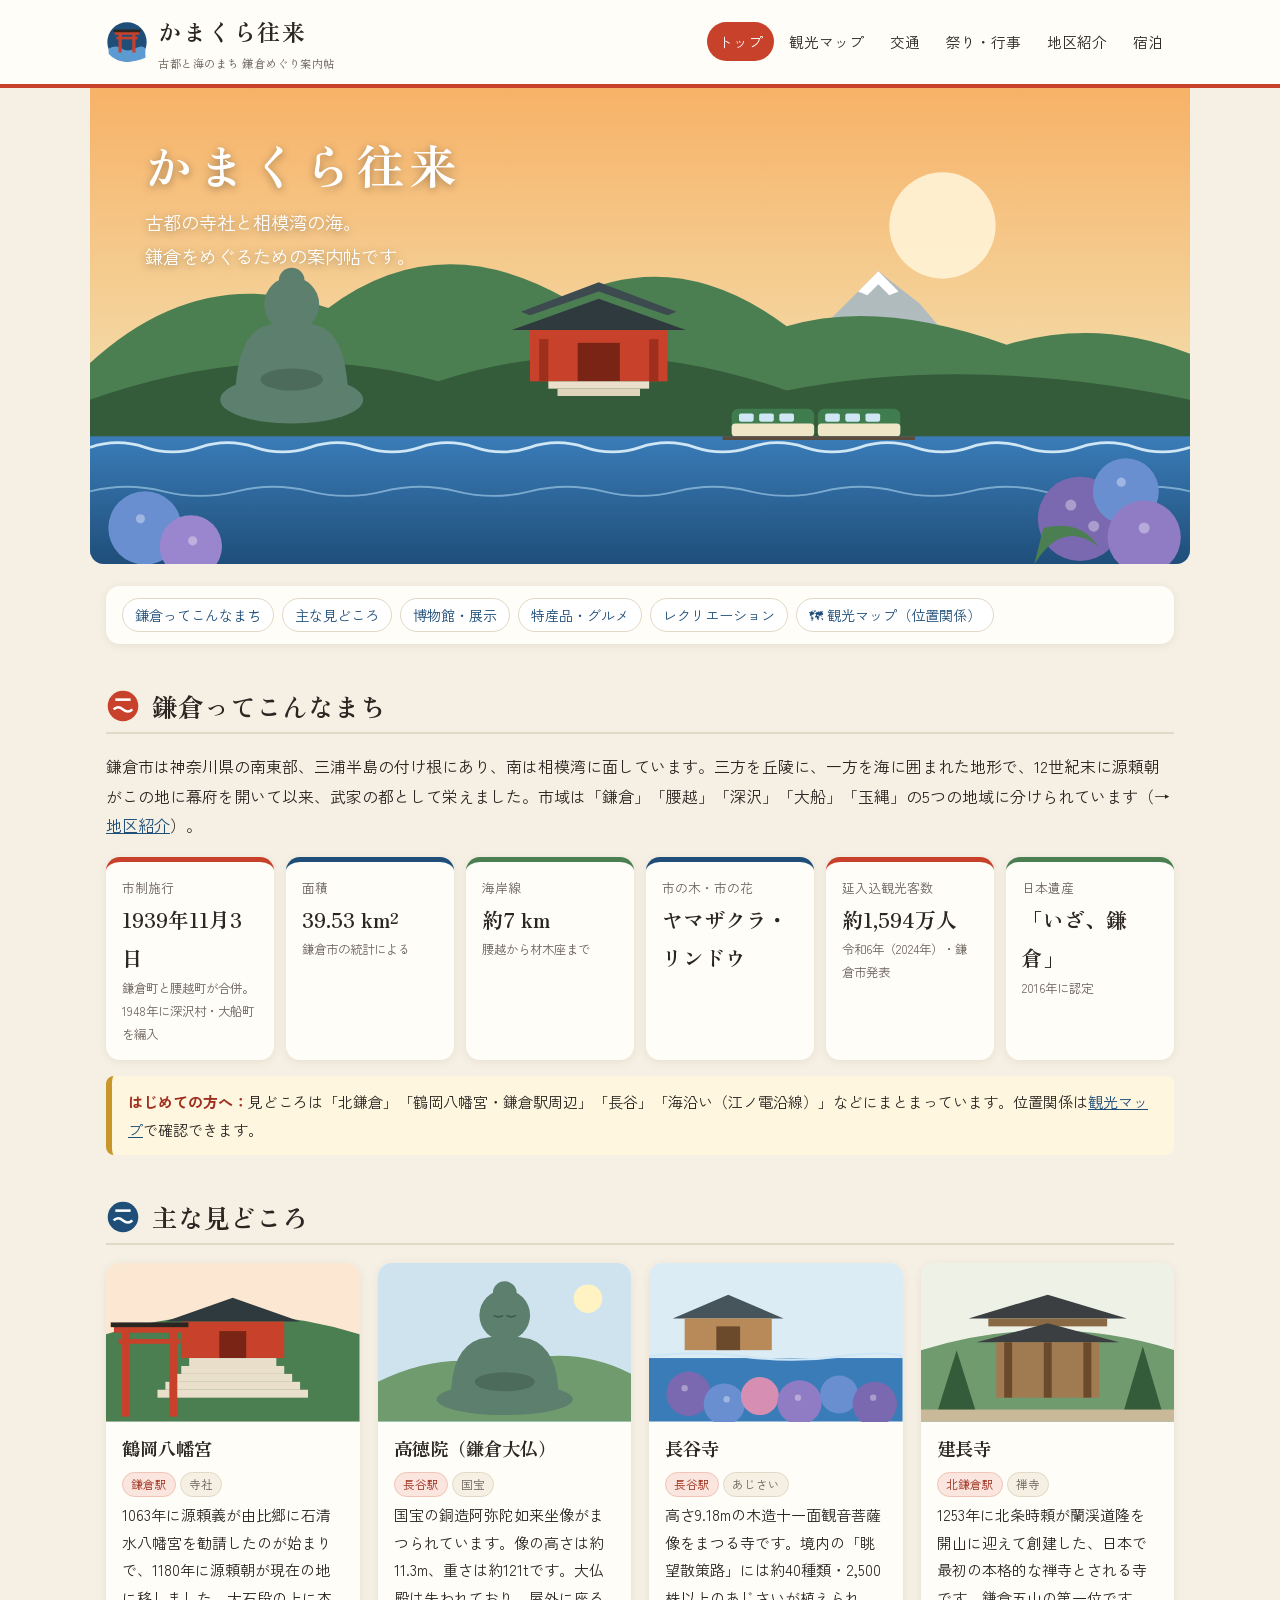
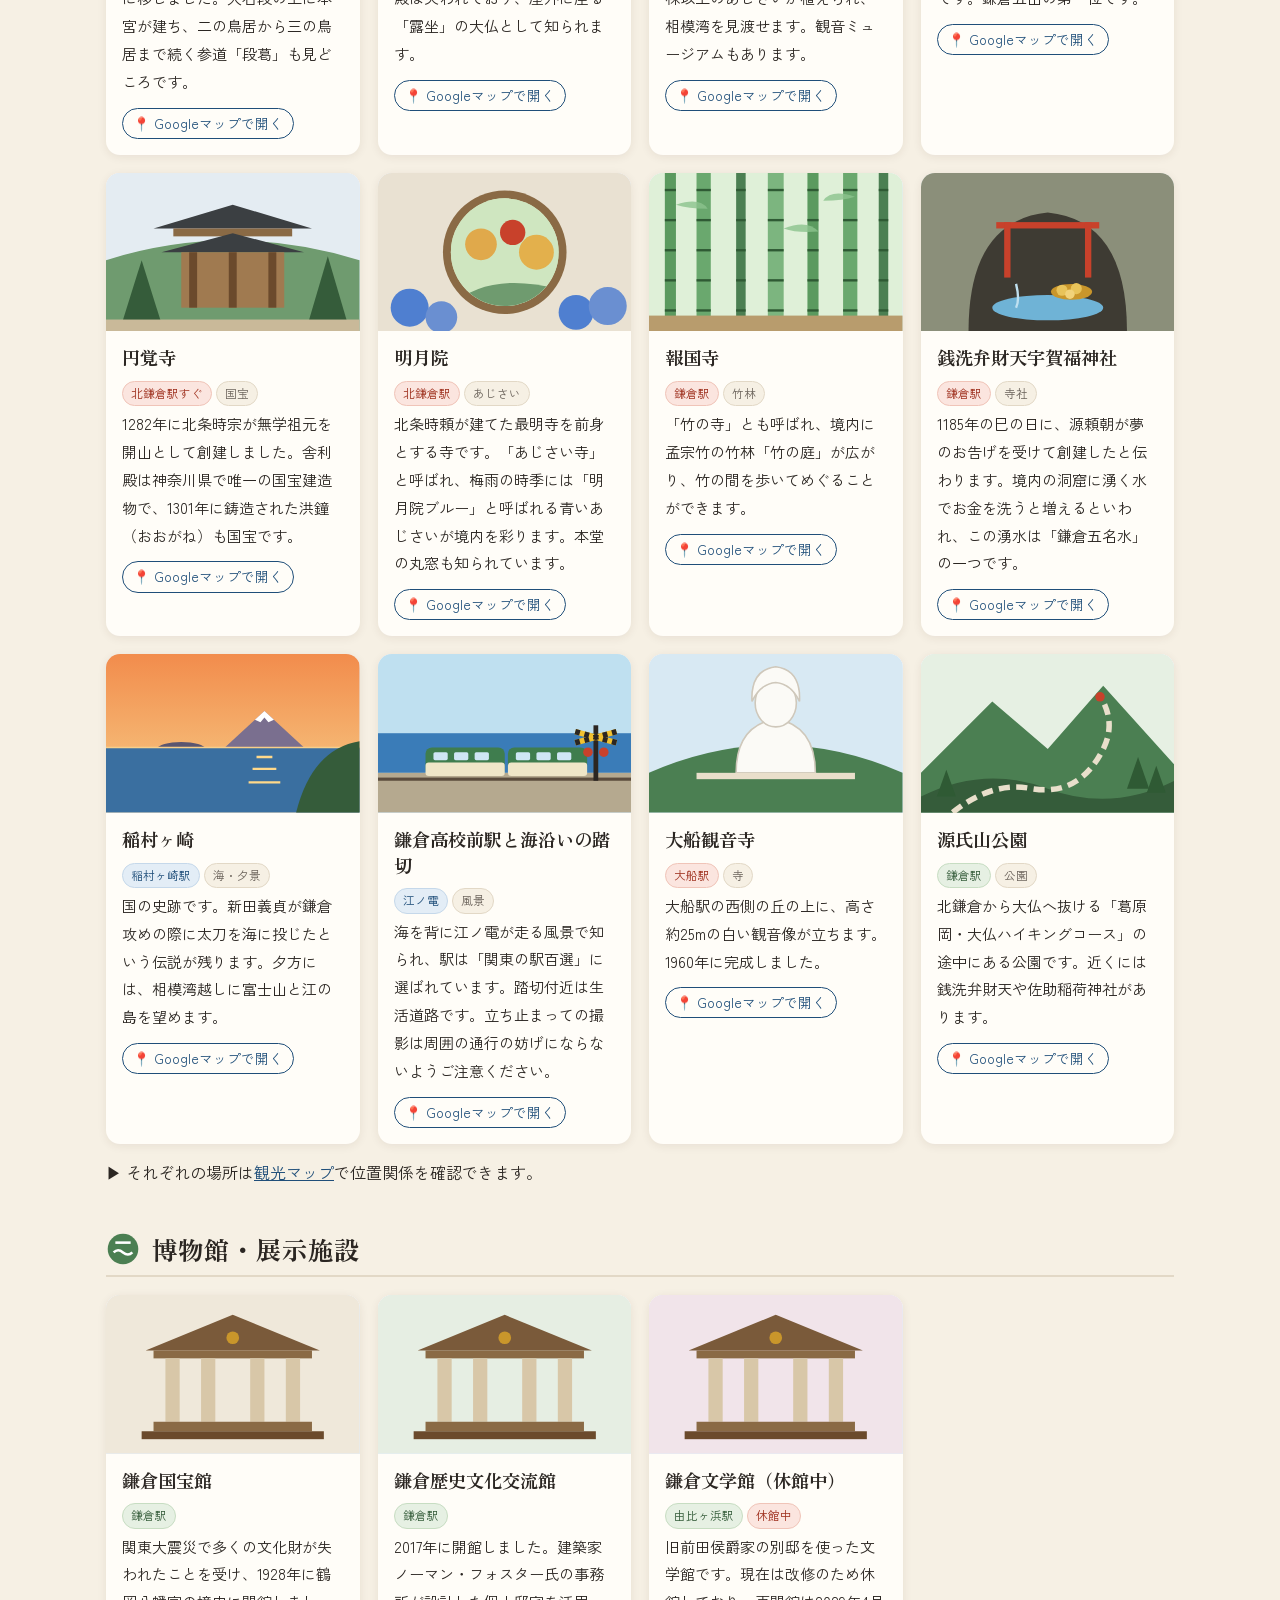
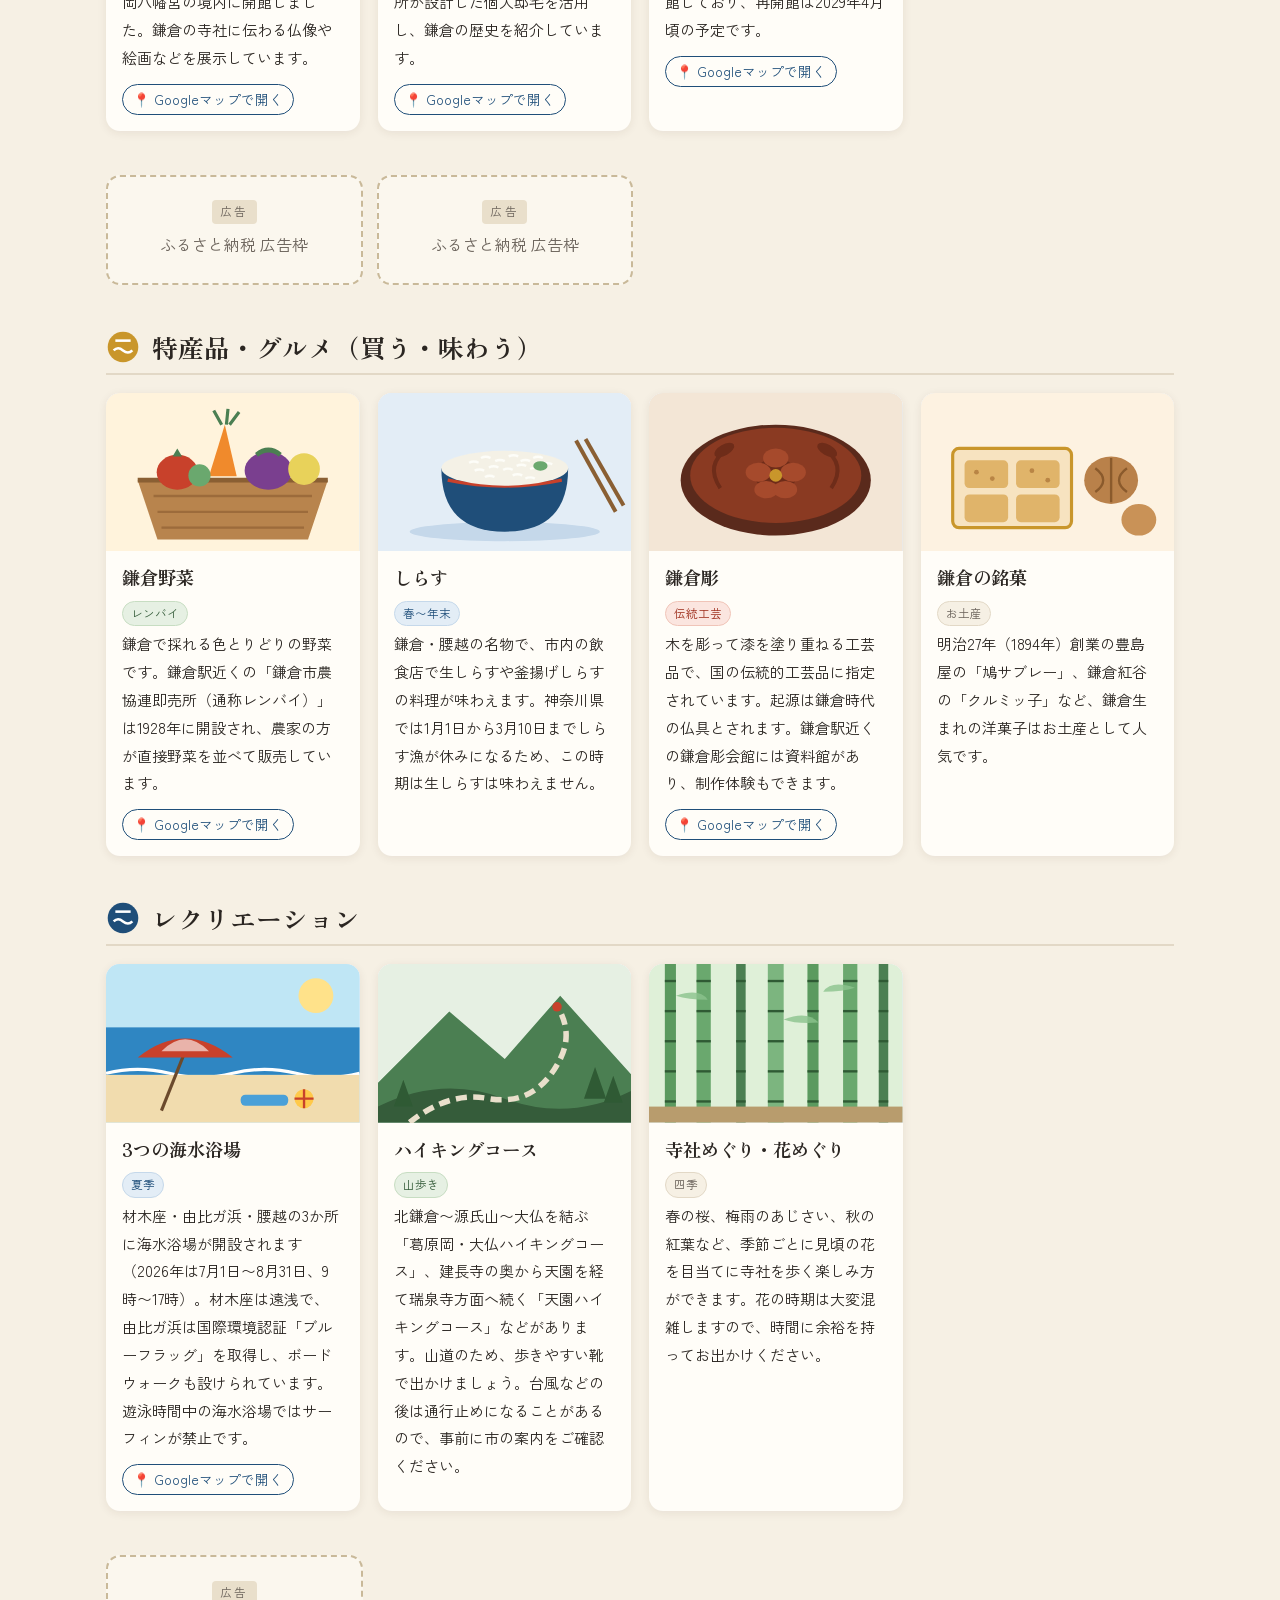
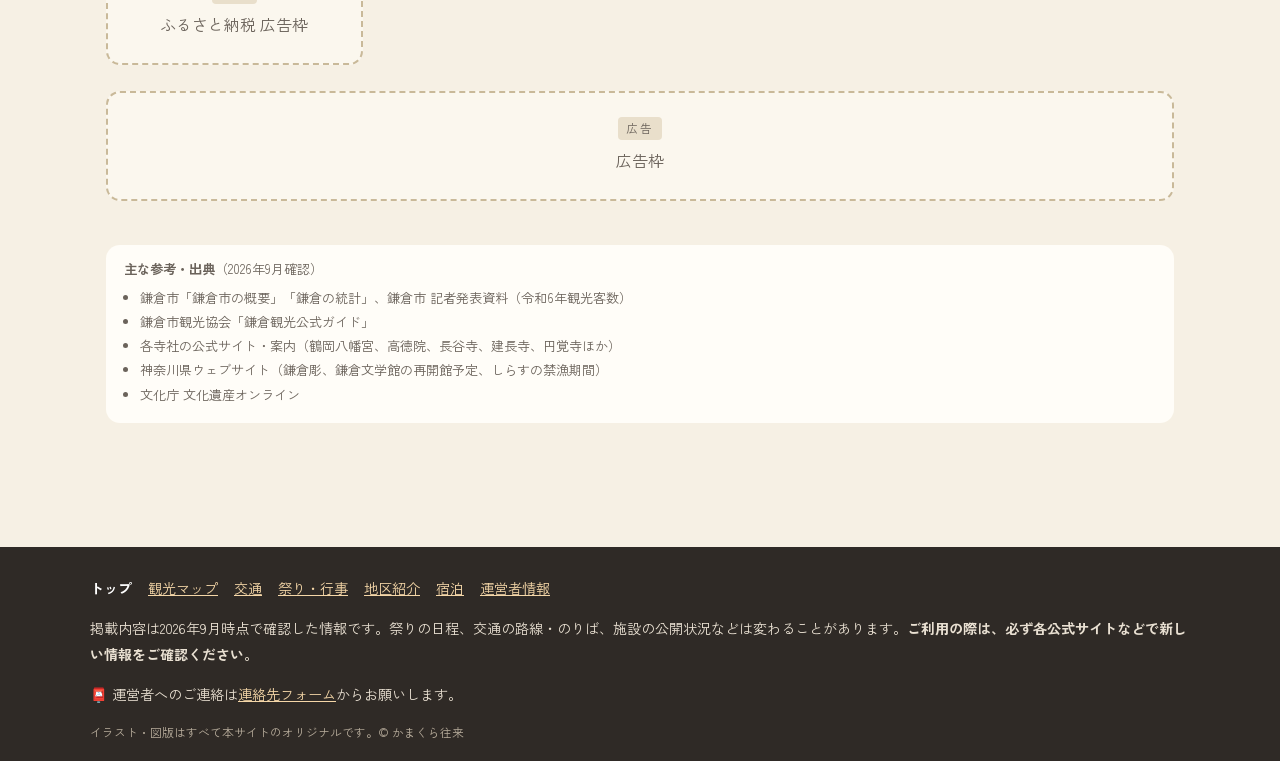
==== index.html @ 266a661b "Add files via upload" ====
<!DOCTYPE html>
<html lang="ja">
<head>
<meta charset="UTF-8">
<meta name="viewport" content="width=device-width, initial-scale=1">
<title>鎌倉市の観光・特産品・レクリエーション案内｜かまくら往来</title>
<meta name="description" content="鎌倉市の見どころ、特産品、レクリエーションをまとめた案内サイトです。">
<link rel="icon" href="favicon.svg" type="image/svg+xml">
<link rel="preconnect" href="https://fonts.googleapis.com">
<link rel="preconnect" href="https://fonts.gstatic.com" crossorigin>
<link href="https://fonts.googleapis.com/css2?family=Zen+Kaku+Gothic+New:wght@400;700&family=Zen+Old+Mincho:wght@600;700&display=swap" rel="stylesheet">
<link rel="stylesheet" href="style.css">
</head>
<body>
<header class="site-header"><div class="header-inner">
<a class="logo" href="index.html"><svg viewBox="0 0 64 64" xmlns="http://www.w3.org/2000/svg" role="img" aria-label="かまくら往来ロゴ"><title>かまくら往来ロゴ</title>
<circle cx="32" cy="32" r="30" fill="#1f4e79"/>
<path d="M4 42 Q16 36 24 42 T44 42 T60 42 V56 Q46 62 32 62 Q14 62 4 50Z" fill="#5c9bd1"/>
<rect x="13" y="16" width="38" height="5" rx="2" fill="#c8412b"/>
<rect x="16" y="24" width="32" height="4" fill="#c8412b"/>
<rect x="19" y="18" width="5" height="30" fill="#c8412b"/>
<rect x="40" y="18" width="5" height="30" fill="#c8412b"/>
<rect x="11" y="13" width="42" height="4" rx="2" fill="#2b2622"/>
</svg><span class="logo-text">かまくら往来<span class="logo-sub">古都と海のまち 鎌倉めぐり案内帖</span></span></a>
<nav class="gnav" aria-label="メインメニュー"><ul><li><a href="index.html" aria-current="page">トップ</a></li><li><a href="map.html">観光マップ</a></li><li><a href="kotsu.html">交通</a></li><li><a href="matsuri.html">祭り・行事</a></li><li><a href="areas.html">地区紹介</a></li><li><a href="shukuhaku.html">宿泊</a></li></ul></nav>
</div></header>
<main>
<div class="hero"><svg viewBox="0 0 1200 520" xmlns="http://www.w3.org/2000/svg" role="img" aria-label="鎌倉の山と海、社殿と大仏、電車を描いたイラスト"><title>鎌倉の山と海、社殿と大仏、電車を描いたイラスト</title>
<defs>
 <linearGradient id="hsky" x1="0" y1="0" x2="0" y2="1"><stop offset="0" stop-color="#f7b267"/><stop offset=".55" stop-color="#f4d6a0"/><stop offset="1" stop-color="#bfe0f0"/></linearGradient>
 <linearGradient id="hsea" x1="0" y1="0" x2="0" y2="1"><stop offset="0" stop-color="#3a7cb8"/><stop offset="1" stop-color="#1f4e79"/></linearGradient>
</defs>
<rect width="1200" height="520" fill="url(#hsky)"/>
<circle cx="930" cy="150" r="58" fill="#fff3d6" opacity=".9"/>
<path d="M760 300 L860 200 L905 235 L960 300Z" fill="#9fb7c9" opacity=".8"/>
<path d="M838 222 L860 200 L882 222 L872 226 L860 214 L848 226Z" fill="#fff"/>
<path d="M0 300 Q120 190 260 240 Q380 150 520 230 Q640 170 760 260 Q860 230 1000 280 Q1100 250 1200 290 V380 H0Z" fill="#4b7f52"/>
<path d="M0 340 Q200 270 380 320 Q560 260 760 330 Q960 290 1200 340 V400 H0Z" fill="#355c3a"/>
<!-- 楼門（朱塗りの社殿を簡略化） -->
<g transform="translate(470 222)">
 <rect x="10" y="40" width="150" height="58" fill="#c8412b"/>
 <path d="M-10 42 L85 8 L180 42Z" fill="#2f3a3f"/>
 <path d="M0 22 L85 -10 L170 22 L160 26 L85 0 L10 26Z" fill="#3d4a50"/>
 <rect x="62" y="56" width="46" height="42" fill="#7a2415"/>
 <rect x="20" y="52" width="10" height="46" fill="#9e2f1d"/><rect x="140" y="52" width="10" height="46" fill="#9e2f1d"/>
 <rect x="30" y="98" width="110" height="8" fill="#e9dfcb"/>
 <rect x="40" y="106" width="90" height="8" fill="#e0d4bb"/>
</g>
<!-- 大仏のシルエット（露坐の坐像を簡略化） -->
<g transform="translate(150 190)" fill="#5d7f6e">
 <ellipse cx="70" cy="150" rx="78" ry="26"/>
 <path d="M8 150 Q10 80 40 70 Q70 60 100 70 Q130 80 132 150Z"/>
 <circle cx="70" cy="46" r="30"/>
 <circle cx="70" cy="20" r="14"/>
 <ellipse cx="70" cy="128" rx="34" ry="12" fill="#4c6b5b"/>
</g>
<rect x="0" y="380" width="1200" height="140" fill="url(#hsea)"/>
<path d="M0 392 Q30 382 60 392 T120 392 T180 392 T240 392 T300 392 T360 392 T420 392 T480 392 T540 392 T600 392 T660 392 T720 392 T780 392 T840 392 T900 392 T960 392 T1020 392 T1080 392 T1140 392 T1200 392" stroke="#cfe6f5" stroke-width="3" fill="none"/>
<path d="M0 440 Q40 430 80 440 T160 440 T240 440 T320 440 T400 440 T480 440 T560 440 T640 440 T720 440 T800 440 T880 440 T960 440 T1040 440 T1120 440 T1200 440" stroke="#9cc6e4" stroke-width="2" fill="none" opacity=".7"/>
<!-- 海沿いを走る小さな電車（一般的な路面電車の意匠） -->
<g transform="translate(700 350)">
 <rect x="0" y="0" width="90" height="30" rx="7" fill="#3f7d4e"/><rect x="0" y="16" width="90" height="14" rx="4" fill="#efe6c8"/>
 <rect x="94" y="0" width="90" height="30" rx="7" fill="#3f7d4e"/><rect x="94" y="16" width="90" height="14" rx="4" fill="#efe6c8"/>
 <g fill="#cfe6f5"><rect x="8" y="5" width="16" height="9" rx="2"/><rect x="30" y="5" width="16" height="9" rx="2"/><rect x="52" y="5" width="16" height="9" rx="2"/><rect x="102" y="5" width="16" height="9" rx="2"/><rect x="124" y="5" width="16" height="9" rx="2"/><rect x="146" y="5" width="16" height="9" rx="2"/></g>
 <rect x="-10" y="30" width="210" height="4" fill="#5b4c3d"/>
</g>
<!-- 手前のあじさい -->
<g>
 <circle cx="1080" cy="470" r="46" fill="#7a68b0"/><circle cx="1130" cy="440" r="36" fill="#6a8fd1"/><circle cx="1150" cy="490" r="40" fill="#8f7cc4"/>
 <circle cx="60" cy="480" r="40" fill="#6a8fd1"/><circle cx="110" cy="500" r="34" fill="#9a86cf"/>
 <g fill="#fff" opacity=".35"><circle cx="1070" cy="455" r="6"/><circle cx="1095" cy="478" r="6"/><circle cx="1125" cy="430" r="5"/><circle cx="1150" cy="480" r="6"/><circle cx="55" cy="470" r="5"/><circle cx="112" cy="494" r="5"/></g>
 <path d="M1030 520 Q1060 470 1100 500 Q1080 470 1040 480Z" fill="#4b7f52"/>
</g>
</svg><div class="hero-copy"><h1>かまくら往来</h1><p>古都の寺社と相模湾の海。<br>鎌倉をめぐるための案内帖です。</p></div></div>
<nav class="toc" aria-label="ページ内目次"><ul>
<li><a href="#about">鎌倉ってこんなまち</a></li><li><a href="#spots">主な見どころ</a></li><li><a href="#museum">博物館・展示</a></li>
<li><a href="#tokusan">特産品・グルメ</a></li><li><a href="#rec">レクリエーション</a></li><li><a href="map.html">🗺 観光マップ（位置関係）</a></li></ul></nav>

<section><h2 class="sec-title" id="about"><svg class="mark" viewBox="0 0 40 40" aria-hidden="true"><circle cx="20" cy="20" r="18" fill="#c8412b"/><path d="M9 24 Q14 19 20 24 T31 24" stroke="#fff" stroke-width="3" fill="none"/><rect x="11" y="11" width="18" height="3" fill="#fff"/></svg>鎌倉ってこんなまち</h2>
<p>鎌倉市は神奈川県の南東部、三浦半島の付け根にあり、南は相模湾に面しています。三方を丘陵に、一方を海に囲まれた地形で、12世紀末に源頼朝がこの地に幕府を開いて以来、武家の都として栄えました。市域は「鎌倉」「腰越」「深沢」「大船」「玉縄」の5つの地域に分けられています（→<a href="areas.html">地区紹介</a>）。</p>
<div class="facts">
<div class="fact"><div class="k">市制施行</div><div class="v">1939年11月3日</div><div class="n">鎌倉町と腰越町が合併。1948年に深沢村・大船町を編入</div></div>
<div class="fact"><div class="k">面積</div><div class="v">39.53 km²</div><div class="n">鎌倉市の統計による</div></div>
<div class="fact"><div class="k">海岸線</div><div class="v">約7 km</div><div class="n">腰越から材木座まで</div></div>
<div class="fact"><div class="k">市の木・市の花</div><div class="v">ヤマザクラ・リンドウ</div><div class="n"></div></div>
<div class="fact"><div class="k">延入込観光客数</div><div class="v">約1,594万人</div><div class="n">令和6年（2024年）・鎌倉市発表</div></div>
<div class="fact"><div class="k">日本遺産</div><div class="v">「いざ、鎌倉」</div><div class="n">2016年に認定</div></div>
</div>
<div class="notice"><strong>はじめての方へ：</strong>見どころは「北鎌倉」「鶴岡八幡宮・鎌倉駅周辺」「長谷」「海沿い（江ノ電沿線）」などにまとまっています。位置関係は<a href="map.html">観光マップ</a>で確認できます。</div>
</section>

<section><h2 class="sec-title" id="spots"><svg class="mark" viewBox="0 0 40 40" aria-hidden="true"><circle cx="20" cy="20" r="18" fill="#1f4e79"/><path d="M9 24 Q14 19 20 24 T31 24" stroke="#fff" stroke-width="3" fill="none"/><rect x="11" y="11" width="18" height="3" fill="#fff"/></svg>主な見どころ</h2>
<div class="cards">
<article class="card"><div class="pic"><svg viewBox="0 0 320 200" xmlns="http://www.w3.org/2000/svg" role="img" aria-label="朱塗りの社殿と大石段のイラスト"><title>朱塗りの社殿と大石段のイラスト</title>
<rect width="320" height="200" fill="#fbe7d2"/>
<path d="M0 90 Q160 40 320 90 V200 H0Z" fill="#4b7f52"/>
<g transform="translate(95 40)">
<path d="M-20 34 L65 4 L150 34Z" fill="#2f3a3f"/><rect x="0" y="34" width="130" height="46" fill="#c8412b"/>
<rect x="48" y="46" width="34" height="34" fill="#7a2415"/></g>
<g fill="#e9dfcb"><rect x="105" y="120" width="110" height="10"/><rect x="95" y="130" width="130" height="10"/><rect x="85" y="140" width="150" height="10"/><rect x="75" y="150" width="170" height="10"/><rect x="65" y="160" width="190" height="10"/></g>
<g fill="#c8412b"><rect x="20" y="84" width="10" height="110"/><rect x="80" y="84" width="10" height="110"/><rect x="10" y="80" width="90" height="8"/><rect x="16" y="96" width="78" height="6"/></g>
<rect x="6" y="75" width="98" height="6" fill="#2b2622"/>
</svg></div><div class="body"><h3>鶴岡八幡宮</h3><div><span class="tag shu">鎌倉駅</span><span class="tag ">寺社</span></div><p>1063年に源頼義が由比郷に石清水八幡宮を勧請したのが始まりで、1180年に源頼朝が現在の地に移しました。大石段の上に本宮が建ち、二の鳥居から三の鳥居まで続く参道「段葛」も見どころです。</p><a class="maplink" href="https://www.google.com/maps/search/?api=1&query=%E9%B6%B4%E5%B2%A1%E5%85%AB%E5%B9%A1%E5%AE%AE" target="_blank" rel="noopener noreferrer">📍 Googleマップで開く<span class="sr">（外部サイト・新しいタブで開きます）</span></a></div></article>
<article class="card"><div class="pic"><svg viewBox="0 0 320 200" xmlns="http://www.w3.org/2000/svg" role="img" aria-label="大仏のイラスト"><title>大仏のイラスト</title>
<rect width="320" height="200" fill="#cfe3ef"/>
<path d="M0 150 Q80 110 160 130 Q240 100 320 140 V200 H0Z" fill="#6f9b6f"/>
<g fill="#5d7f6e"><ellipse cx="160" cy="172" rx="86" ry="20"/>
<path d="M92 172 Q92 108 128 96 Q160 88 192 96 Q228 108 228 172Z"/>
<circle cx="160" cy="66" r="32"/><circle cx="160" cy="38" r="15"/></g>
<ellipse cx="160" cy="150" rx="38" ry="12" fill="#4c6b5b"/>
<path d="M146 66 Q152 70 158 66 M162 66 Q168 70 174 66" stroke="#3e5a4b" stroke-width="2" fill="none"/>
<circle cx="265" cy="45" r="18" fill="#fff3c4"/>
</svg></div><div class="body"><h3>高徳院（鎌倉大仏）</h3><div><span class="tag shu">長谷駅</span><span class="tag ">国宝</span></div><p>国宝の銅造阿弥陀如来坐像がまつられています。像の高さは約11.3m、重さは約121tです。大仏殿は失われており、屋外に座る「露坐」の大仏として知られます。</p><a class="maplink" href="https://www.google.com/maps/search/?api=1&query=%E9%AB%98%E5%BE%B3%E9%99%A2%20%E9%8E%8C%E5%80%89%E5%A4%A7%E4%BB%8F" target="_blank" rel="noopener noreferrer">📍 Googleマップで開く<span class="sr">（外部サイト・新しいタブで開きます）</span></a></div></article>
<article class="card"><div class="pic"><svg viewBox="0 0 320 200" xmlns="http://www.w3.org/2000/svg" role="img" aria-label="海を望む寺とあじさいのイラスト"><title>海を望む寺とあじさいのイラスト</title>
<rect width="320" height="200" fill="#dcecf5"/>
<rect y="120" width="320" height="80" fill="#3a7cb8"/>
<path d="M0 118 Q60 110 120 118 T240 118 T320 118" stroke="#cfe6f5" stroke-width="3" fill="none"/>
<g transform="translate(40 40)"><path d="M-10 30 L60 0 L130 30Z" fill="#46545b"/><rect x="5" y="30" width="110" height="40" fill="#b88a5a"/><rect x="45" y="40" width="30" height="30" fill="#6b4a2c"/></g>
<g><circle cx="50" cy="165" r="28" fill="#7a68b0"/><circle cx="95" cy="178" r="26" fill="#6a8fd1"/><circle cx="140" cy="168" r="24" fill="#d68fb2"/><circle cx="190" cy="176" r="28" fill="#8f7cc4"/><circle cx="240" cy="166" r="24" fill="#6a8fd1"/><circle cx="285" cy="178" r="28" fill="#7a68b0"/></g>
<g fill="#fff" opacity=".35"><circle cx="45" cy="158" r="4"/><circle cx="98" cy="172" r="4"/><circle cx="188" cy="170" r="4"/><circle cx="283" cy="170" r="4"/></g>
</svg></div><div class="body"><h3>長谷寺</h3><div><span class="tag shu">長谷駅</span><span class="tag ">あじさい</span></div><p>高さ9.18mの木造十一面観音菩薩像をまつる寺です。境内の「眺望散策路」には約40種類・2,500株以上のあじさいが植えられ、相模湾を見渡せます。観音ミュージアムもあります。</p><a class="maplink" href="https://www.google.com/maps/search/?api=1&query=%E9%95%B7%E8%B0%B7%E5%AF%BA%20%E9%8E%8C%E5%80%89" target="_blank" rel="noopener noreferrer">📍 Googleマップで開く<span class="sr">（外部サイト・新しいタブで開きます）</span></a></div></article>
<article class="card"><div class="pic"><svg viewBox="0 0 320 200" xmlns="http://www.w3.org/2000/svg" role="img" aria-label="禅寺の山門と松のイラスト"><title>禅寺の山門と松のイラスト</title>
<rect width="320" height="200" fill="#eef1e6"/>
<path d="M0 110 Q160 60 320 110 V200 H0Z" fill="#6f9b6f"/>
<g transform="translate(80 40)">
<path d="M-20 30 L80 0 L180 30Z" fill="#3b3f42"/><rect x="5" y="30" width="150" height="10" fill="#8a6a45"/>
<path d="M-10 60 L80 36 L170 60Z" fill="#3b3f42"/>
<rect x="15" y="60" width="130" height="70" fill="#a07a50"/>
<g fill="#6b4a2c"><rect x="25" y="60" width="10" height="70"/><rect x="75" y="60" width="10" height="70"/><rect x="125" y="60" width="10" height="70"/></g></g>
<g fill="#355c3a"><path d="M20 190 L45 110 L70 190Z"/><path d="M255 190 L280 105 L305 190Z"/></g>
<rect y="185" width="320" height="15" fill="#c9b999"/>
</svg></div><div class="body"><h3>建長寺</h3><div><span class="tag shu">北鎌倉駅</span><span class="tag ">禅寺</span></div><p>1253年に北条時頼が蘭渓道隆を開山に迎えて創建した、日本で最初の本格的な禅寺とされる寺です。鎌倉五山の第一位です。</p><a class="maplink" href="https://www.google.com/maps/search/?api=1&query=%E5%BB%BA%E9%95%B7%E5%AF%BA%20%E9%8E%8C%E5%80%89" target="_blank" rel="noopener noreferrer">📍 Googleマップで開く<span class="sr">（外部サイト・新しいタブで開きます）</span></a></div></article>
<article class="card"><div class="pic"><svg viewBox="0 0 320 200" xmlns="http://www.w3.org/2000/svg" role="img" aria-label="禅寺の山門と松のイラスト"><title>禅寺の山門と松のイラスト</title>
<rect width="320" height="200" fill="#e4ecf2"/>
<path d="M0 110 Q160 60 320 110 V200 H0Z" fill="#6f9b6f"/>
<g transform="translate(80 40)">
<path d="M-20 30 L80 0 L180 30Z" fill="#3b3f42"/><rect x="5" y="30" width="150" height="10" fill="#8a6a45"/>
<path d="M-10 60 L80 36 L170 60Z" fill="#3b3f42"/>
<rect x="15" y="60" width="130" height="70" fill="#a07a50"/>
<g fill="#6b4a2c"><rect x="25" y="60" width="10" height="70"/><rect x="75" y="60" width="10" height="70"/><rect x="125" y="60" width="10" height="70"/></g></g>
<g fill="#355c3a"><path d="M20 190 L45 110 L70 190Z"/><path d="M255 190 L280 105 L305 190Z"/></g>
<rect y="185" width="320" height="15" fill="#c9b999"/>
</svg></div><div class="body"><h3>円覚寺</h3><div><span class="tag shu">北鎌倉駅すぐ</span><span class="tag ">国宝</span></div><p>1282年に北条時宗が無学祖元を開山として創建しました。舎利殿は神奈川県で唯一の国宝建造物で、1301年に鋳造された洪鐘（おおがね）も国宝です。</p><a class="maplink" href="https://www.google.com/maps/search/?api=1&query=%E5%86%86%E8%A6%9A%E5%AF%BA%20%E9%8E%8C%E5%80%89" target="_blank" rel="noopener noreferrer">📍 Googleマップで開く<span class="sr">（外部サイト・新しいタブで開きます）</span></a></div></article>
<article class="card"><div class="pic"><svg viewBox="0 0 320 200" xmlns="http://www.w3.org/2000/svg" role="img" aria-label="丸窓と庭、青いあじさいのイラスト"><title>丸窓と庭、青いあじさいのイラスト</title>
<rect width="320" height="200" fill="#e9e1d2"/>
<circle cx="160" cy="100" r="78" fill="#8a6a45"/>
<circle cx="160" cy="100" r="68" fill="#d9ecc9"/>
<clipPath id="rw"><circle cx="160" cy="100" r="68"/></clipPath>
<g clip-path="url(#rw)"><rect x="80" y="30" width="160" height="140" fill="#cfe6c0"/>
<path d="M90 170 Q140 120 240 150 V170Z" fill="#6f9b6f"/>
<circle cx="130" cy="90" r="20" fill="#e0a94b"/><circle cx="170" cy="75" r="16" fill="#c8412b"/><circle cx="200" cy="100" r="22" fill="#e3b04c"/></g>
<g><circle cx="40" cy="170" r="24" fill="#4f7fd0"/><circle cx="80" cy="182" r="20" fill="#6a8fd1"/><circle cx="250" cy="176" r="22" fill="#4f7fd0"/><circle cx="290" cy="168" r="24" fill="#6a8fd1"/></g>
</svg></div><div class="body"><h3>明月院</h3><div><span class="tag shu">北鎌倉駅</span><span class="tag ">あじさい</span></div><p>北条時頼が建てた最明寺を前身とする寺です。「あじさい寺」と呼ばれ、梅雨の時季には「明月院ブルー」と呼ばれる青いあじさいが境内を彩ります。本堂の丸窓も知られています。</p><a class="maplink" href="https://www.google.com/maps/search/?api=1&query=%E6%98%8E%E6%9C%88%E9%99%A2%20%E9%8E%8C%E5%80%89" target="_blank" rel="noopener noreferrer">📍 Googleマップで開く<span class="sr">（外部サイト・新しいタブで開きます）</span></a></div></article>
<article class="card"><div class="pic"><svg viewBox="0 0 320 200" xmlns="http://www.w3.org/2000/svg" role="img" aria-label="竹林のイラスト"><title>竹林のイラスト</title><rect width="320" height="200" fill="#dff0d8"/><rect x="20" y="0" width="14" height="200" fill="#5b9a5f"/><rect x="20" y="20" width="14" height="3" fill="#2f5a34"/><rect x="20" y="58" width="14" height="3" fill="#2f5a34"/><rect x="20" y="96" width="14" height="3" fill="#2f5a34"/><rect x="20" y="134" width="14" height="3" fill="#2f5a34"/><rect x="20" y="172" width="14" height="3" fill="#2f5a34"/><rect x="60" y="0" width="18" height="200" fill="#6aa86e"/><rect x="60" y="20" width="18" height="3" fill="#2f5a34"/><rect x="60" y="58" width="18" height="3" fill="#2f5a34"/><rect x="60" y="96" width="18" height="3" fill="#2f5a34"/><rect x="60" y="134" width="18" height="3" fill="#2f5a34"/><rect x="60" y="172" width="18" height="3" fill="#2f5a34"/><rect x="110" y="0" width="12" height="200" fill="#4b7f52"/><rect x="110" y="20" width="12" height="3" fill="#2f5a34"/><rect x="110" y="58" width="12" height="3" fill="#2f5a34"/><rect x="110" y="96" width="12" height="3" fill="#2f5a34"/><rect x="110" y="134" width="12" height="3" fill="#2f5a34"/><rect x="110" y="172" width="12" height="3" fill="#2f5a34"/><rect x="150" y="0" width="20" height="200" fill="#7cb57f"/><rect x="150" y="20" width="20" height="3" fill="#2f5a34"/><rect x="150" y="58" width="20" height="3" fill="#2f5a34"/><rect x="150" y="96" width="20" height="3" fill="#2f5a34"/><rect x="150" y="134" width="20" height="3" fill="#2f5a34"/><rect x="150" y="172" width="20" height="3" fill="#2f5a34"/><rect x="200" y="0" width="14" height="200" fill="#5b9a5f"/><rect x="200" y="20" width="14" height="3" fill="#2f5a34"/><rect x="200" y="58" width="14" height="3" fill="#2f5a34"/><rect x="200" y="96" width="14" height="3" fill="#2f5a34"/><rect x="200" y="134" width="14" height="3" fill="#2f5a34"/><rect x="200" y="172" width="14" height="3" fill="#2f5a34"/><rect x="245" y="0" width="18" height="200" fill="#6aa86e"/><rect x="245" y="20" width="18" height="3" fill="#2f5a34"/><rect x="245" y="58" width="18" height="3" fill="#2f5a34"/><rect x="245" y="96" width="18" height="3" fill="#2f5a34"/><rect x="245" y="134" width="18" height="3" fill="#2f5a34"/><rect x="245" y="172" width="18" height="3" fill="#2f5a34"/><rect x="290" y="0" width="12" height="200" fill="#4b7f52"/><rect x="290" y="20" width="12" height="3" fill="#2f5a34"/><rect x="290" y="58" width="12" height="3" fill="#2f5a34"/><rect x="290" y="96" width="12" height="3" fill="#2f5a34"/><rect x="290" y="134" width="12" height="3" fill="#2f5a34"/><rect x="290" y="172" width="12" height="3" fill="#2f5a34"/><g fill="#8cc48e" opacity=".8"><path d="M34 40 q30 -10 40 5 q-25 0 -40 -5z"/><path d="M170 70 q30 -12 44 4 q-28 2 -44 -4z"/><path d="M260 30 q-30 -10 -40 5 q25 0 40 -5z"/></g><rect y="180" width="320" height="20" fill="#b89c6d"/></svg></div><div class="body"><h3>報国寺</h3><div><span class="tag shu">鎌倉駅</span><span class="tag ">竹林</span></div><p>「竹の寺」とも呼ばれ、境内に孟宗竹の竹林「竹の庭」が広がり、竹の間を歩いてめぐることができます。</p><a class="maplink" href="https://www.google.com/maps/search/?api=1&query=%E5%A0%B1%E5%9B%BD%E5%AF%BA%20%E9%8E%8C%E5%80%89" target="_blank" rel="noopener noreferrer">📍 Googleマップで開く<span class="sr">（外部サイト・新しいタブで開きます）</span></a></div></article>
<article class="card"><div class="pic"><svg viewBox="0 0 320 200" xmlns="http://www.w3.org/2000/svg" role="img" aria-label="洞窟の湧き水と、ざるに入った硬貨のイラスト"><title>洞窟の湧き水と、ざるに入った硬貨のイラスト</title>
<rect width="320" height="200" fill="#e7efe4"/>
<path d="M0 0 H320 V200 H0Z" fill="#8b8f7a"/>
<path d="M60 200 Q60 60 160 50 Q260 60 260 200Z" fill="#3e3b33"/>
<g fill="#c8412b"><rect x="95" y="62" width="130" height="8"/><rect x="105" y="62" width="8" height="70"/><rect x="207" y="62" width="8" height="70"/></g>
<ellipse cx="160" cy="170" rx="70" ry="16" fill="#6fb3d6"/>
<path d="M120 140 q5 20 0 30" stroke="#bfe0f0" stroke-width="3" fill="none"/>
<g><ellipse cx="190" cy="150" rx="26" ry="10" fill="#c9962b"/><circle cx="178" cy="148" r="7" fill="#e8c35a"/><circle cx="196" cy="146" r="7" fill="#e8c35a"/><circle cx="188" cy="153" r="6" fill="#f1d27a"/></g>
</svg></div><div class="body"><h3>銭洗弁財天宇賀福神社</h3><div><span class="tag shu">鎌倉駅</span><span class="tag ">寺社</span></div><p>1185年の巳の日に、源頼朝が夢のお告げを受けて創建したと伝わります。境内の洞窟に湧く水でお金を洗うと増えるといわれ、この湧水は「鎌倉五名水」の一つです。</p><a class="maplink" href="https://www.google.com/maps/search/?api=1&query=%E9%8A%AD%E6%B4%97%E5%BC%81%E8%B2%A1%E5%A4%A9%E5%AE%87%E8%B3%80%E7%A6%8F%E7%A5%9E%E7%A4%BE" target="_blank" rel="noopener noreferrer">📍 Googleマップで開く<span class="sr">（外部サイト・新しいタブで開きます）</span></a></div></article>
<article class="card"><div class="pic"><svg viewBox="0 0 320 200" xmlns="http://www.w3.org/2000/svg" role="img" aria-label="夕日と富士山、島影、岬のイラスト"><title>夕日と富士山、島影、岬のイラスト</title>
<defs><linearGradient id="ss" x1="0" y1="0" x2="0" y2="1"><stop offset="0" stop-color="#f28c4c"/><stop offset="1" stop-color="#f7d08a"/></linearGradient></defs>
<rect width="320" height="200" fill="url(#ss)"/>
<circle cx="200" cy="112" r="22" fill="#fff2c7"/>
<path d="M150 118 L200 72 L250 118Z" fill="#7a6f8f"/><path d="M188 83 L200 72 L212 83 L205 86 L200 80 L195 86Z" fill="#fff"/>
<ellipse cx="95" cy="120" rx="30" ry="9" fill="#5b5670"/>
<rect y="118" width="320" height="82" fill="#3a6fa0"/>
<path d="M0 118 H320" stroke="#f7d08a" stroke-width="2"/>
<path d="M190 130 h20 M185 145 h30 M180 162 h40" stroke="#ffd98a" stroke-width="3"/>
<path d="M240 200 Q260 120 320 110 V200Z" fill="#355c3a"/>
</svg></div><div class="body"><h3>稲村ヶ崎</h3><div><span class="tag ai">稲村ヶ崎駅</span><span class="tag ">海・夕景</span></div><p>国の史跡です。新田義貞が鎌倉攻めの際に太刀を海に投じたという伝説が残ります。夕方には、相模湾越しに富士山と江の島を望めます。</p><a class="maplink" href="https://www.google.com/maps/search/?api=1&query=%E7%A8%B2%E6%9D%91%E3%83%B6%E5%B4%8E" target="_blank" rel="noopener noreferrer">📍 Googleマップで開く<span class="sr">（外部サイト・新しいタブで開きます）</span></a></div></article>
<article class="card"><div class="pic"><svg viewBox="0 0 320 200" xmlns="http://www.w3.org/2000/svg" role="img" aria-label="海沿いの踏切と電車のイラスト"><title>海沿いの踏切と電車のイラスト</title>
<rect width="320" height="200" fill="#bfe0f0"/>
<rect y="100" width="320" height="50" fill="#3a7cb8"/>
<rect y="150" width="320" height="50" fill="#b5a98f"/>
<g transform="translate(60 118)">
<rect width="100" height="36" rx="8" fill="#3f7d4e"/><rect y="19" width="100" height="17" rx="4" fill="#efe6c8"/>
<rect x="104" width="100" height="36" rx="8" fill="#3f7d4e"/><rect x="104" y="19" width="100" height="17" rx="4" fill="#efe6c8"/>
<g fill="#cfe6f5"><rect x="10" y="6" width="18" height="10" rx="2"/><rect x="36" y="6" width="18" height="10" rx="2"/><rect x="62" y="6" width="18" height="10" rx="2"/><rect x="114" y="6" width="18" height="10" rx="2"/><rect x="140" y="6" width="18" height="10" rx="2"/><rect x="166" y="6" width="18" height="10" rx="2"/></g></g>
<rect y="156" width="320" height="4" fill="#5b4c3d"/>
<g transform="translate(275 90)"><rect x="-3" width="6" height="70" fill="#2b2622"/>
<path d="M-26 8 L26 22 M-26 22 L26 8" stroke="#f2c230" stroke-width="7"/><path d="M-26 8 L26 22 M-26 22 L26 8" stroke="#2b2622" stroke-width="7" stroke-dasharray="6 6"/>
<circle cx="-10" cy="34" r="6" fill="#c8412b"/><circle cx="10" cy="34" r="6" fill="#c8412b"/></g>
</svg></div><div class="body"><h3>鎌倉高校前駅と海沿いの踏切</h3><div><span class="tag ai">江ノ電</span><span class="tag ">風景</span></div><p>海を背に江ノ電が走る風景で知られ、駅は「関東の駅百選」に選ばれています。踏切付近は生活道路です。立ち止まっての撮影は周囲の通行の妨げにならないようご注意ください。</p><a class="maplink" href="https://www.google.com/maps/search/?api=1&query=%E9%8E%8C%E5%80%89%E9%AB%98%E6%A0%A1%E5%89%8D%E9%A7%85" target="_blank" rel="noopener noreferrer">📍 Googleマップで開く<span class="sr">（外部サイト・新しいタブで開きます）</span></a></div></article>
<article class="card"><div class="pic"><svg viewBox="0 0 320 200" xmlns="http://www.w3.org/2000/svg" role="img" aria-label="丘の上の白い観音像のイラスト"><title>丘の上の白い観音像のイラスト</title>
<rect width="320" height="200" fill="#d8e9f3"/>
<path d="M0 150 Q160 80 320 150 V200 H0Z" fill="#4b7f52"/>
<g fill="#fbfaf6" stroke="#cfc8bb" stroke-width="2">
<path d="M110 150 Q110 90 160 82 Q210 90 210 150Z"/>
<ellipse cx="160" cy="62" rx="26" ry="30"/>
<path d="M130 60 Q128 20 160 16 Q192 20 190 60 Q180 38 160 36 Q140 38 130 60Z"/></g>
<rect x="60" y="150" width="200" height="8" fill="#e9dfcb"/>
</svg></div><div class="body"><h3>大船観音寺</h3><div><span class="tag shu">大船駅</span><span class="tag ">寺</span></div><p>大船駅の西側の丘の上に、高さ約25mの白い観音像が立ちます。1960年に完成しました。</p><a class="maplink" href="https://www.google.com/maps/search/?api=1&query=%E5%A4%A7%E8%88%B9%E8%A6%B3%E9%9F%B3%E5%AF%BA" target="_blank" rel="noopener noreferrer">📍 Googleマップで開く<span class="sr">（外部サイト・新しいタブで開きます）</span></a></div></article>
<article class="card"><div class="pic"><svg viewBox="0 0 320 200" xmlns="http://www.w3.org/2000/svg" role="img" aria-label="山道のハイキングコースのイラスト"><title>山道のハイキングコースのイラスト</title>
<rect width="320" height="200" fill="#e6f0e3"/>
<path d="M0 150 L90 60 L160 120 L230 40 L320 140 V200 H0Z" fill="#4b7f52"/>
<path d="M0 180 Q80 140 160 170 T320 160 V200 H0Z" fill="#355c3a"/>
<path d="M40 200 Q90 160 140 170 Q200 180 230 120 Q245 90 230 60" stroke="#e9dfcb" stroke-width="7" fill="none" stroke-dasharray="14 8"/>
<g fill="#2f5a34"><path d="M260 170 l14 -40 l14 40z"/><path d="M285 175 l12 -34 l12 34z"/><path d="M20 180 l12 -34 l12 34z"/></g>
<circle cx="226" cy="54" r="6" fill="#c8412b"/>
</svg></div><div class="body"><h3>源氏山公園</h3><div><span class="tag take">鎌倉駅</span><span class="tag ">公園</span></div><p>北鎌倉から大仏へ抜ける「葛原岡・大仏ハイキングコース」の途中にある公園です。近くには銭洗弁財天や佐助稲荷神社があります。</p><a class="maplink" href="https://www.google.com/maps/search/?api=1&query=%E6%BA%90%E6%B0%8F%E5%B1%B1%E5%85%AC%E5%9C%92%20%E9%8E%8C%E5%80%89" target="_blank" rel="noopener noreferrer">📍 Googleマップで開く<span class="sr">（外部サイト・新しいタブで開きます）</span></a></div></article>
</div>
<p style="margin-top:14px">▶ それぞれの場所は<a href="map.html">観光マップ</a>で位置関係を確認できます。</p>
</section>

<section><h2 class="sec-title" id="museum"><svg class="mark" viewBox="0 0 40 40" aria-hidden="true"><circle cx="20" cy="20" r="18" fill="#4b7f52"/><path d="M9 24 Q14 19 20 24 T31 24" stroke="#fff" stroke-width="3" fill="none"/><rect x="11" y="11" width="18" height="3" fill="#fff"/></svg>博物館・展示施設</h2>
<div class="cards">
<article class="card"><div class="pic"><svg viewBox="0 0 320 200" xmlns="http://www.w3.org/2000/svg" role="img" aria-label="歴史ある展示館のイラスト"><title>歴史ある展示館のイラスト</title>
<rect width="320" height="200" fill="#efe8da"/>
<path d="M50 70 L160 25 L270 70Z" fill="#7a5a3a"/>
<rect x="60" y="70" width="200" height="10" fill="#8a6a45"/>
<g fill="#d8c7a8"><rect x="75" y="80" width="18" height="80"/><rect x="120" y="80" width="18" height="80"/><rect x="182" y="80" width="18" height="80"/><rect x="227" y="80" width="18" height="80"/></g>
<rect x="60" y="160" width="200" height="12" fill="#8a6a45"/>
<rect x="45" y="172" width="230" height="10" fill="#6b4a2c"/>
<circle cx="160" cy="54" r="8" fill="#c9962b"/>
</svg></div><div class="body"><h3>鎌倉国宝館</h3><div><span class="tag take">鎌倉駅</span></div><p>関東大震災で多くの文化財が失われたことを受け、1928年に鶴岡八幡宮の境内に開館しました。鎌倉の寺社に伝わる仏像や絵画などを展示しています。</p><a class="maplink" href="https://www.google.com/maps/search/?api=1&query=%E9%8E%8C%E5%80%89%E5%9B%BD%E5%AE%9D%E9%A4%A8" target="_blank" rel="noopener noreferrer">📍 Googleマップで開く<span class="sr">（外部サイト・新しいタブで開きます）</span></a></div></article>
<article class="card"><div class="pic"><svg viewBox="0 0 320 200" xmlns="http://www.w3.org/2000/svg" role="img" aria-label="歴史ある展示館のイラスト"><title>歴史ある展示館のイラスト</title>
<rect width="320" height="200" fill="#e6eee3"/>
<path d="M50 70 L160 25 L270 70Z" fill="#7a5a3a"/>
<rect x="60" y="70" width="200" height="10" fill="#8a6a45"/>
<g fill="#d8c7a8"><rect x="75" y="80" width="18" height="80"/><rect x="120" y="80" width="18" height="80"/><rect x="182" y="80" width="18" height="80"/><rect x="227" y="80" width="18" height="80"/></g>
<rect x="60" y="160" width="200" height="12" fill="#8a6a45"/>
<rect x="45" y="172" width="230" height="10" fill="#6b4a2c"/>
<circle cx="160" cy="54" r="8" fill="#c9962b"/>
</svg></div><div class="body"><h3>鎌倉歴史文化交流館</h3><div><span class="tag take">鎌倉駅</span></div><p>2017年に開館しました。建築家ノーマン・フォスター氏の事務所が設計した個人邸宅を活用し、鎌倉の歴史を紹介しています。</p><a class="maplink" href="https://www.google.com/maps/search/?api=1&query=%E9%8E%8C%E5%80%89%E6%AD%B4%E5%8F%B2%E6%96%87%E5%8C%96%E4%BA%A4%E6%B5%81%E9%A4%A8" target="_blank" rel="noopener noreferrer">📍 Googleマップで開く<span class="sr">（外部サイト・新しいタブで開きます）</span></a></div></article>
<article class="card"><div class="pic"><svg viewBox="0 0 320 200" xmlns="http://www.w3.org/2000/svg" role="img" aria-label="歴史ある展示館のイラスト"><title>歴史ある展示館のイラスト</title>
<rect width="320" height="200" fill="#f1e4ea"/>
<path d="M50 70 L160 25 L270 70Z" fill="#7a5a3a"/>
<rect x="60" y="70" width="200" height="10" fill="#8a6a45"/>
<g fill="#d8c7a8"><rect x="75" y="80" width="18" height="80"/><rect x="120" y="80" width="18" height="80"/><rect x="182" y="80" width="18" height="80"/><rect x="227" y="80" width="18" height="80"/></g>
<rect x="60" y="160" width="200" height="12" fill="#8a6a45"/>
<rect x="45" y="172" width="230" height="10" fill="#6b4a2c"/>
<circle cx="160" cy="54" r="8" fill="#c9962b"/>
</svg></div><div class="body"><h3>鎌倉文学館（休館中）</h3><div><span class="tag take">由比ヶ浜駅</span><span class="tag shu">休館中</span></div><p>旧前田侯爵家の別邸を使った文学館です。現在は改修のため休館しており、再開館は2029年4月頃の予定です。</p><a class="maplink" href="https://www.google.com/maps/search/?api=1&query=%E9%8E%8C%E5%80%89%E6%96%87%E5%AD%A6%E9%A4%A8" target="_blank" rel="noopener noreferrer">📍 Googleマップで開く<span class="sr">（外部サイト・新しいタブで開きます）</span></a></div></article>
</div>
</section>

<div class="furusato-grid"><div class="ad-slot"><span class="ad-label">広告</span><!-- ▼ふるさと納税などのアフィリエイト広告コードをここに貼り付けてください --><span>ふるさと納税 広告枠</span></div><div class="ad-slot"><span class="ad-label">広告</span><!-- ▼ふるさと納税などのアフィリエイト広告コードをここに貼り付けてください --><span>ふるさと納税 広告枠</span></div></div>

<section><h2 class="sec-title" id="tokusan"><svg class="mark" viewBox="0 0 40 40" aria-hidden="true"><circle cx="20" cy="20" r="18" fill="#c9962b"/><path d="M9 24 Q14 19 20 24 T31 24" stroke="#fff" stroke-width="3" fill="none"/><rect x="11" y="11" width="18" height="3" fill="#fff"/></svg>特産品・グルメ（買う・味わう）</h2>
<div class="cards">
<article class="card"><div class="pic"><svg viewBox="0 0 320 200" xmlns="http://www.w3.org/2000/svg" role="img" aria-label="かごに盛った色とりどりの野菜のイラスト"><title>かごに盛った色とりどりの野菜のイラスト</title>
<rect width="320" height="200" fill="#fff3dc"/>
<path d="M40 110 H280 L255 185 H65Z" fill="#b8844d"/><path d="M40 110 H280" stroke="#8a5f33" stroke-width="6"/>
<path d="M60 130 H260 M65 150 H255 M70 170 H250" stroke="#9c6b3b" stroke-width="3"/>
<ellipse cx="90" cy="100" rx="26" ry="22" fill="#c8412b"/><path d="M84 80 l6 -10 l6 10" fill="#4b7f52"/>
<path d="M130 105 L150 40 L165 105Z" fill="#f08a2c"/><path d="M146 40 l-10 -18 M152 40 l2 -20 M156 40 l12 -16" stroke="#4b7f52" stroke-width="4"/>
<ellipse cx="205" cy="98" rx="30" ry="24" fill="#7a3f8f"/><path d="M190 78 q15 -12 30 0" stroke="#4b7f52" stroke-width="6" fill="none"/>
<circle cx="250" cy="96" r="20" fill="#e8d25a"/><circle cx="118" cy="104" r="14" fill="#6aa86e"/>
</svg></div><div class="body"><h3>鎌倉野菜</h3><div><span class="tag take">レンバイ</span></div><p>鎌倉で採れる色とりどりの野菜です。鎌倉駅近くの「鎌倉市農協連即売所（通称レンバイ）」は1928年に開設され、農家の方が直接野菜を並べて販売しています。</p><a class="maplink" href="https://www.google.com/maps/search/?api=1&query=%E9%8E%8C%E5%80%89%E5%B8%82%E8%BE%B2%E5%8D%94%E9%80%A3%E5%8D%B3%E5%A3%B2%E6%89%80" target="_blank" rel="noopener noreferrer">📍 Googleマップで開く<span class="sr">（外部サイト・新しいタブで開きます）</span></a></div></article>
<article class="card"><div class="pic"><svg viewBox="0 0 320 200" xmlns="http://www.w3.org/2000/svg" role="img" aria-label="白いしらすをのせたどんぶりのイラスト"><title>白いしらすをのせたどんぶりのイラスト</title><rect width="320" height="200" fill="#e3edf6"/><ellipse cx="160" cy="175" rx="120" ry="12" fill="#c5d8ea"/><path d="M80 95 Q80 175 160 175 Q240 175 240 95Z" fill="#1f4e79"/><path d="M88 110 Q160 125 232 110" stroke="#c8412b" stroke-width="4" fill="none"/><ellipse cx="160" cy="95" rx="80" ry="22" fill="#f4f1e6"/><path d="M115 88 q6 -3 12 0" stroke="#fdfdf8" stroke-width="3" fill="none"/><path d="M130 82 q6 -3 12 0" stroke="#fdfdf8" stroke-width="3" fill="none"/><path d="M148 86 q6 -3 12 0" stroke="#fdfdf8" stroke-width="3" fill="none"/><path d="M165 80 q6 -3 12 0" stroke="#fdfdf8" stroke-width="3" fill="none"/><path d="M180 86 q6 -3 12 0" stroke="#fdfdf8" stroke-width="3" fill="none"/><path d="M196 82 q6 -3 12 0" stroke="#fdfdf8" stroke-width="3" fill="none"/><path d="M122 98 q6 -3 12 0" stroke="#fdfdf8" stroke-width="3" fill="none"/><path d="M140 94 q6 -3 12 0" stroke="#fdfdf8" stroke-width="3" fill="none"/><path d="M158 97 q6 -3 12 0" stroke="#fdfdf8" stroke-width="3" fill="none"/><path d="M175 92 q6 -3 12 0" stroke="#fdfdf8" stroke-width="3" fill="none"/><path d="M192 96 q6 -3 12 0" stroke="#fdfdf8" stroke-width="3" fill="none"/><path d="M208 90 q6 -3 12 0" stroke="#fdfdf8" stroke-width="3" fill="none"/><path d="M135 106 q6 -3 12 0" stroke="#fdfdf8" stroke-width="3" fill="none"/><path d="M170 104 q6 -3 12 0" stroke="#fdfdf8" stroke-width="3" fill="none"/><path d="M186 108 q6 -3 12 0" stroke="#fdfdf8" stroke-width="3" fill="none"/><ellipse cx="205" cy="92" rx="9" ry="6" fill="#6aa86e"/><path d="M250 60 L300 150" stroke="#8a5f33" stroke-width="5"/><path d="M262 58 L310 142" stroke="#8a5f33" stroke-width="5"/></svg></div><div class="body"><h3>しらす</h3><div><span class="tag ai">春〜年末</span></div><p>鎌倉・腰越の名物で、市内の飲食店で生しらすや釜揚げしらすの料理が味わえます。神奈川県では1月1日から3月10日までしらす漁が休みになるため、この時期は生しらすは味わえません。</p></div></article>
<article class="card"><div class="pic"><svg viewBox="0 0 320 200" xmlns="http://www.w3.org/2000/svg" role="img" aria-label="花の文様を彫った朱色の漆塗りの盆のイラスト"><title>花の文様を彫った朱色の漆塗りの盆のイラスト</title>
<rect width="320" height="200" fill="#f3e6d6"/>
<ellipse cx="160" cy="110" rx="120" ry="70" fill="#5a2a1c"/>
<ellipse cx="160" cy="104" rx="108" ry="60" fill="#8a3a22"/>
<g fill="#6e2c19">
<path d="M160 104 m-26 0 a26 22 0 1 0 52 0 a26 22 0 1 0 -52 0"/></g>
<g fill="#a64a2c"><ellipse cx="160" cy="82" rx="16" ry="12"/><ellipse cx="138" cy="100" rx="16" ry="12"/><ellipse cx="182" cy="100" rx="16" ry="12"/><ellipse cx="148" cy="122" rx="15" ry="11"/><ellipse cx="172" cy="122" rx="15" ry="11"/></g>
<circle cx="160" cy="104" r="8" fill="#c9962b"/>
<g fill="none" stroke="#6e2c19" stroke-width="5"><path d="M90 120 q-20 -30 10 -50"/><path d="M230 120 q20 -30 -10 -50"/></g>
<g fill="#6e2c19"><ellipse cx="95" cy="72" rx="14" ry="7" transform="rotate(-30 95 72)"/><ellipse cx="225" cy="72" rx="14" ry="7" transform="rotate(30 225 72)"/></g>
</svg></div><div class="body"><h3>鎌倉彫</h3><div><span class="tag shu">伝統工芸</span></div><p>木を彫って漆を塗り重ねる工芸品で、国の伝統的工芸品に指定されています。起源は鎌倉時代の仏具とされます。鎌倉駅近くの鎌倉彫会館には資料館があり、制作体験もできます。</p><a class="maplink" href="https://www.google.com/maps/search/?api=1&query=%E9%8E%8C%E5%80%89%E5%BD%AB%E4%BC%9A%E9%A4%A8" target="_blank" rel="noopener noreferrer">📍 Googleマップで開く<span class="sr">（外部サイト・新しいタブで開きます）</span></a></div></article>
<article class="card"><div class="pic"><svg viewBox="0 0 320 200" xmlns="http://www.w3.org/2000/svg" role="img" aria-label="箱入りの焼き菓子とくるみのイラスト"><title>箱入りの焼き菓子とくるみのイラスト</title>
<rect width="320" height="200" fill="#fdf2e1"/>
<rect x="40" y="70" width="150" height="100" rx="8" fill="#f7e3c0" stroke="#c9962b" stroke-width="4"/>
<g fill="#e0b46a"><rect x="55" y="85" width="55" height="35" rx="6"/><rect x="120" y="85" width="55" height="35" rx="6"/><rect x="55" y="128" width="55" height="35" rx="6"/><rect x="120" y="128" width="55" height="35" rx="6"/></g>
<g fill="#b98545"><circle cx="70" cy="100" r="3"/><circle cx="90" cy="108" r="3"/><circle cx="140" cy="98" r="3"/><circle cx="160" cy="110" r="3"/></g>
<g><ellipse cx="240" cy="110" rx="34" ry="30" fill="#b9814a"/><path d="M240 82 v56" stroke="#8a5a2c" stroke-width="3"/><path d="M220 95 q20 15 0 30 M260 95 q-20 15 0 30" stroke="#8a5a2c" stroke-width="3" fill="none"/>
<ellipse cx="275" cy="160" rx="22" ry="20" fill="#c99257"/></g>
</svg></div><div class="body"><h3>鎌倉の銘菓</h3><div><span class="tag ">お土産</span></div><p>明治27年（1894年）創業の豊島屋の「鳩サブレー」、鎌倉紅谷の「クルミッ子」など、鎌倉生まれの洋菓子はお土産として人気です。</p></div></article>
</div>
</section>

<section><h2 class="sec-title" id="rec"><svg class="mark" viewBox="0 0 40 40" aria-hidden="true"><circle cx="20" cy="20" r="18" fill="#1f4e79"/><path d="M9 24 Q14 19 20 24 T31 24" stroke="#fff" stroke-width="3" fill="none"/><rect x="11" y="11" width="18" height="3" fill="#fff"/></svg>レクリエーション</h2>
<div class="cards">
<article class="card"><div class="pic"><svg viewBox="0 0 320 200" xmlns="http://www.w3.org/2000/svg" role="img" aria-label="海水浴場のパラソルと浮き輪のイラスト"><title>海水浴場のパラソルと浮き輪のイラスト</title>
<rect width="320" height="200" fill="#bfe6f5"/>
<circle cx="265" cy="40" r="22" fill="#ffe28a"/>
<rect y="80" width="320" height="60" fill="#2f86c2"/>
<path d="M0 138 Q40 128 80 138 T160 138 T240 138 T320 138" stroke="#fff" stroke-width="4" fill="none"/>
<rect y="140" width="320" height="60" fill="#f1dcae"/>
<path d="M70 185 L100 110" stroke="#6b4a2c" stroke-width="4"/>
<path d="M40 118 Q100 70 160 118Z" fill="#c8412b"/><path d="M70 110 Q100 80 130 110" fill="#fff" opacity=".6"/>
<rect x="170" y="165" width="60" height="14" rx="6" fill="#4aa0d8"/>
<circle cx="250" cy="170" r="12" fill="#ffc94a"/><path d="M238 170 h24 M250 158 v24" stroke="#c8412b" stroke-width="3"/>
</svg></div><div class="body"><h3>3つの海水浴場</h3><div><span class="tag ai">夏季</span></div><p>材木座・由比ガ浜・腰越の3か所に海水浴場が開設されます（2026年は7月1日〜8月31日、9時〜17時）。材木座は遠浅で、由比ガ浜は国際環境認証「ブルーフラッグ」を取得し、ボードウォークも設けられています。遊泳時間中の海水浴場ではサーフィンが禁止です。</p><a class="maplink" href="https://www.google.com/maps/search/?api=1&query=%E7%94%B1%E6%AF%94%E3%83%B6%E6%B5%9C%E6%B5%B7%E6%B0%B4%E6%B5%B4%E5%A0%B4" target="_blank" rel="noopener noreferrer">📍 Googleマップで開く<span class="sr">（外部サイト・新しいタブで開きます）</span></a></div></article>
<article class="card"><div class="pic"><svg viewBox="0 0 320 200" xmlns="http://www.w3.org/2000/svg" role="img" aria-label="山道のハイキングコースのイラスト"><title>山道のハイキングコースのイラスト</title>
<rect width="320" height="200" fill="#e6f0e3"/>
<path d="M0 150 L90 60 L160 120 L230 40 L320 140 V200 H0Z" fill="#4b7f52"/>
<path d="M0 180 Q80 140 160 170 T320 160 V200 H0Z" fill="#355c3a"/>
<path d="M40 200 Q90 160 140 170 Q200 180 230 120 Q245 90 230 60" stroke="#e9dfcb" stroke-width="7" fill="none" stroke-dasharray="14 8"/>
<g fill="#2f5a34"><path d="M260 170 l14 -40 l14 40z"/><path d="M285 175 l12 -34 l12 34z"/><path d="M20 180 l12 -34 l12 34z"/></g>
<circle cx="226" cy="54" r="6" fill="#c8412b"/>
</svg></div><div class="body"><h3>ハイキングコース</h3><div><span class="tag take">山歩き</span></div><p>北鎌倉〜源氏山〜大仏を結ぶ「葛原岡・大仏ハイキングコース」、建長寺の奥から天園を経て瑞泉寺方面へ続く「天園ハイキングコース」などがあります。山道のため、歩きやすい靴で出かけましょう。台風などの後は通行止めになることがあるので、事前に市の案内をご確認ください。</p></div></article>
<article class="card"><div class="pic"><svg viewBox="0 0 320 200" xmlns="http://www.w3.org/2000/svg" role="img" aria-label="竹林のイラスト"><title>竹林のイラスト</title><rect width="320" height="200" fill="#dff0d8"/><rect x="20" y="0" width="14" height="200" fill="#5b9a5f"/><rect x="20" y="20" width="14" height="3" fill="#2f5a34"/><rect x="20" y="58" width="14" height="3" fill="#2f5a34"/><rect x="20" y="96" width="14" height="3" fill="#2f5a34"/><rect x="20" y="134" width="14" height="3" fill="#2f5a34"/><rect x="20" y="172" width="14" height="3" fill="#2f5a34"/><rect x="60" y="0" width="18" height="200" fill="#6aa86e"/><rect x="60" y="20" width="18" height="3" fill="#2f5a34"/><rect x="60" y="58" width="18" height="3" fill="#2f5a34"/><rect x="60" y="96" width="18" height="3" fill="#2f5a34"/><rect x="60" y="134" width="18" height="3" fill="#2f5a34"/><rect x="60" y="172" width="18" height="3" fill="#2f5a34"/><rect x="110" y="0" width="12" height="200" fill="#4b7f52"/><rect x="110" y="20" width="12" height="3" fill="#2f5a34"/><rect x="110" y="58" width="12" height="3" fill="#2f5a34"/><rect x="110" y="96" width="12" height="3" fill="#2f5a34"/><rect x="110" y="134" width="12" height="3" fill="#2f5a34"/><rect x="110" y="172" width="12" height="3" fill="#2f5a34"/><rect x="150" y="0" width="20" height="200" fill="#7cb57f"/><rect x="150" y="20" width="20" height="3" fill="#2f5a34"/><rect x="150" y="58" width="20" height="3" fill="#2f5a34"/><rect x="150" y="96" width="20" height="3" fill="#2f5a34"/><rect x="150" y="134" width="20" height="3" fill="#2f5a34"/><rect x="150" y="172" width="20" height="3" fill="#2f5a34"/><rect x="200" y="0" width="14" height="200" fill="#5b9a5f"/><rect x="200" y="20" width="14" height="3" fill="#2f5a34"/><rect x="200" y="58" width="14" height="3" fill="#2f5a34"/><rect x="200" y="96" width="14" height="3" fill="#2f5a34"/><rect x="200" y="134" width="14" height="3" fill="#2f5a34"/><rect x="200" y="172" width="14" height="3" fill="#2f5a34"/><rect x="245" y="0" width="18" height="200" fill="#6aa86e"/><rect x="245" y="20" width="18" height="3" fill="#2f5a34"/><rect x="245" y="58" width="18" height="3" fill="#2f5a34"/><rect x="245" y="96" width="18" height="3" fill="#2f5a34"/><rect x="245" y="134" width="18" height="3" fill="#2f5a34"/><rect x="245" y="172" width="18" height="3" fill="#2f5a34"/><rect x="290" y="0" width="12" height="200" fill="#4b7f52"/><rect x="290" y="20" width="12" height="3" fill="#2f5a34"/><rect x="290" y="58" width="12" height="3" fill="#2f5a34"/><rect x="290" y="96" width="12" height="3" fill="#2f5a34"/><rect x="290" y="134" width="12" height="3" fill="#2f5a34"/><rect x="290" y="172" width="12" height="3" fill="#2f5a34"/><g fill="#8cc48e" opacity=".8"><path d="M34 40 q30 -10 40 5 q-25 0 -40 -5z"/><path d="M170 70 q30 -12 44 4 q-28 2 -44 -4z"/><path d="M260 30 q-30 -10 -40 5 q25 0 40 -5z"/></g><rect y="180" width="320" height="20" fill="#b89c6d"/></svg></div><div class="body"><h3>寺社めぐり・花めぐり</h3><div><span class="tag ajisai">四季</span></div><p>春の桜、梅雨のあじさい、秋の紅葉など、季節ごとに見頃の花を目当てに寺社を歩く楽しみ方ができます。花の時期は大変混雑しますので、時間に余裕を持ってお出かけください。</p></div></article>
</div>
</section>

<div class="furusato-grid"><div class="ad-slot"><span class="ad-label">広告</span><!-- ▼ふるさと納税などのアフィリエイト広告コードをここに貼り付けてください --><span>ふるさと納税 広告枠</span></div></div>
<div class="ad-slot"><span class="ad-label">広告</span><!-- ▼アフィリエイト広告コードをここに貼り付けてください --><span>広告枠</span></div>

<section class="sources"><b>主な参考・出典</b>（2026年9月確認）<ul><li>鎌倉市「鎌倉市の概要」「鎌倉の統計」、鎌倉市 記者発表資料（令和6年観光客数）</li><li>鎌倉市観光協会「鎌倉観光公式ガイド」</li><li>各寺社の公式サイト・案内（鶴岡八幡宮、高徳院、長谷寺、建長寺、円覚寺ほか）</li><li>神奈川県ウェブサイト（鎌倉彫、鎌倉文学館の再開館予定、しらすの禁漁期間）</li><li>文化庁 文化遺産オンライン</li></ul></section>
</main>
<footer class="site-footer"><div class="footer-inner">
<ul class="footer-nav"><li><a href="index.html" aria-current="page">トップ</a></li><li><a href="map.html">観光マップ</a></li><li><a href="kotsu.html">交通</a></li><li><a href="matsuri.html">祭り・行事</a></li><li><a href="areas.html">地区紹介</a></li><li><a href="shukuhaku.html">宿泊</a></li><li><a href="unei.html">運営者情報</a></li></ul>
<p>掲載内容は2026年9月時点で確認した情報です。祭りの日程、交通の路線・のりば、施設の公開状況などは変わることがあります。<strong>ご利用の際は、必ず各公式サイトなどで新しい情報をご確認ください。</strong></p>
<p>📮 運営者へのご連絡は<a href="unei.html#contact">連絡先フォーム</a>からお願いします。</p>
<small>イラスト・図版はすべて本サイトのオリジナルです。© かまくら往来</small>
</div></footer>
</body>
</html>
---- style.css ----
/* かまくら往来 共通スタイル
   色：朱（鶴岡の社殿）・藍（相模湾）・竹（報国寺の竹林）・紫陽花・砂浜 */
:root{
  --shu:#c8412b; --shu-dk:#9e2f1d;
  --ai:#1f4e79; --ai-lt:#e3edf6;
  --take:#4b7f52; --take-lt:#e6f0e3;
  --ajisai:#7a68b0; --ajisai-lt:#eeeaf7;
  --suna:#f6f0e4; --paper:#fffdf8;
  --ink:#2b2622; --sub:#6b635b; --line:#e2d8c6;
  --gold:#c9962b;
  --radius:14px;
  --shadow:0 2px 10px rgba(60,40,20,.08);
}
*{box-sizing:border-box}
html{scroll-behavior:smooth}
body{
  margin:0; background:var(--suna); color:var(--ink);
  font-family:"Zen Kaku Gothic New","Hiragino Kaku Gothic ProN","Yu Gothic","Meiryo",sans-serif;
  line-height:1.85; font-size:16px;
}
img,svg{max-width:100%;height:auto}
a{color:var(--ai)}
a:hover{color:var(--shu)}
h1,h2,h3{font-family:"Zen Old Mincho","Hiragino Mincho ProN","Yu Mincho",serif;line-height:1.4}


/* ---- ヘッダー ---- */
.site-header{background:var(--paper);border-bottom:4px solid var(--shu);position:sticky;top:0;z-index:50}
.header-inner{max-width:1100px;margin:0 auto;display:flex;align-items:center;gap:16px;padding:10px 16px;flex-wrap:wrap}
.logo{display:flex;align-items:center;gap:10px;text-decoration:none;color:var(--ink)}
.logo svg{width:42px;height:42px}
.logo-text{font-family:"Zen Old Mincho",serif;font-size:1.45rem;font-weight:700;letter-spacing:.08em}
.logo-sub{display:block;font-size:.7rem;color:var(--sub);letter-spacing:.05em;font-weight:400}
.gnav{margin-left:auto}
.gnav ul{list-style:none;margin:0;padding:0;display:flex;flex-wrap:wrap;gap:4px}
.gnav a{display:block;padding:6px 11px;border-radius:999px;text-decoration:none;color:var(--ink);font-size:.92rem}
.gnav a:hover{background:var(--suna)}
.gnav a[aria-current="page"]{background:var(--shu);color:#fff}
@media (max-width:760px){
  .gnav{margin-left:0;width:100%}
  .gnav ul{display:grid;grid-template-columns:repeat(3,1fr);gap:4px}
  .gnav a{white-space:nowrap;font-size:.85rem;text-align:center;padding:6px 4px;background:var(--suna)}
}

/* ---- レイアウト ---- */
main{max-width:1100px;margin:0 auto;padding:0 16px 40px}
section{margin:44px 0}
.sec-title{display:flex;align-items:center;gap:12px;font-size:1.6rem;margin:0 0 18px;padding-bottom:8px;border-bottom:2px solid var(--line)}
.sec-title .mark{width:34px;height:34px;flex:none}
.lead{color:var(--sub);margin-top:-6px}

/* ---- ヒーロー ---- */
.hero{position:relative;border-radius:0 0 var(--radius) var(--radius);overflow:hidden;margin:0 -16px;background:var(--ai)}
.hero svg{display:block;width:100%;height:auto}
.hero-copy{position:absolute;left:5%;top:9%;color:#fff;text-shadow:0 2px 8px rgba(0,0,0,.35);max-width:62%}
.hero-copy h1{font-size:clamp(1.6rem,4.6vw,3rem);margin:0;letter-spacing:.1em}
.hero-copy p{margin:.4em 0 0;font-size:clamp(.85rem,1.9vw,1.15rem)}
.page-hero{background:linear-gradient(135deg,var(--ai),#2d6aa0);color:#fff;border-radius:0 0 var(--radius) var(--radius);margin:0 -16px;padding:26px 24px;display:flex;align-items:center;gap:18px}
.page-hero svg{width:88px;height:88px;flex:none}
.page-hero h1{margin:0;font-size:clamp(1.4rem,4vw,2.1rem);letter-spacing:.08em}
.page-hero p{margin:.3em 0 0;opacity:.92}
.page-hero.shu{background:linear-gradient(135deg,var(--shu-dk),var(--shu))}
.page-hero.take{background:linear-gradient(135deg,#355c3a,var(--take))}
.page-hero.ajisai{background:linear-gradient(135deg,#574a8a,var(--ajisai))}

/* ---- カード ---- */
.cards{display:grid;grid-template-columns:repeat(auto-fill,minmax(250px,1fr));gap:18px}
.card{background:var(--paper);border-radius:var(--radius);box-shadow:var(--shadow);overflow:hidden;display:flex;flex-direction:column}
.card .pic{display:block;width:100%;aspect-ratio:16/10;background:var(--ai-lt);overflow:hidden}
.card .pic svg{width:100%;height:100%;display:block}
.card .body{padding:14px 16px 16px;flex:1}
.card h3{margin:0 0 6px;font-size:1.15rem}
.card p{margin:0 0 8px;font-size:.94rem}
.tag{display:inline-block;font-size:.72rem;padding:1px 8px;border-radius:999px;background:var(--suna);color:var(--sub);margin:0 4px 4px 0;border:1px solid var(--line)}
.tag.shu{background:#fbe5df;color:var(--shu-dk);border-color:#f0c4b8}
.tag.ai{background:var(--ai-lt);color:var(--ai);border-color:#c5d8ea}
.tag.take{background:var(--take-lt);color:#355c3a;border-color:#c7ddc2}
.maplink{display:inline-block;font-size:.85rem;margin-top:4px;text-decoration:none;border:1px solid var(--ai);border-radius:999px;padding:2px 10px}
.maplink:hover{background:var(--ai);color:#fff}

/* ---- 基本データ ---- */
.facts{display:grid;grid-template-columns:repeat(auto-fill,minmax(165px,1fr));gap:12px}
.fact{background:var(--paper);border-radius:var(--radius);padding:14px 16px;box-shadow:var(--shadow);border-top:5px solid var(--shu)}
.fact:nth-child(2n){border-top-color:var(--ai)}
.fact:nth-child(3n){border-top-color:var(--take)}
.fact .k{font-size:.8rem;color:var(--sub)}
.fact .v{font-size:1.3rem;font-weight:700;font-family:"Zen Old Mincho",serif}
.fact .n{font-size:.78rem;color:var(--sub)}

/* ---- 表 ---- */
.table-wrap{overflow-x:auto;background:var(--paper);border-radius:var(--radius);box-shadow:var(--shadow)}
table{border-collapse:collapse;width:100%;min-width:560px;font-size:.93rem}
th,td{padding:10px 12px;border-bottom:1px solid var(--line);text-align:left;vertical-align:top}
th{background:#f1e8d8;font-weight:700;white-space:nowrap}
tr:last-child td{border-bottom:none}

/* ---- 注意・お知らせ ---- */
.notice{background:#fff6e0;border-left:6px solid var(--gold);border-radius:8px;padding:12px 16px;margin:16px 0;font-size:.94rem}
.notice.important{background:#fdeae5;border-left-color:var(--shu)}
.notice strong{color:var(--shu-dk)}
.asof{display:inline-block;background:var(--ai);color:#fff;font-size:.8rem;padding:2px 10px;border-radius:6px;margin-bottom:6px}

/* ---- 図版 ---- */
.figure{background:var(--paper);border-radius:var(--radius);box-shadow:var(--shadow);padding:12px;margin:16px 0}
.figure figcaption{font-size:.82rem;color:var(--sub);margin-top:6px}
.scroll-x{overflow-x:auto;-webkit-overflow-scrolling:touch}
.scroll-x > svg{min-width:880px;display:block}
.hint-scroll{font-size:.8rem;color:var(--sub);display:none}
@media (max-width:900px){.hint-scroll{display:block}}

/* ---- 暦（祭り） ---- */
.timeline{list-style:none;margin:0;padding:0;position:relative}
.timeline::before{content:"";position:absolute;left:44px;top:0;bottom:0;width:3px;background:var(--line)}
.timeline li{position:relative;display:flex;gap:18px;margin-bottom:22px}
.timeline .mon{flex:none;width:90px;height:90px;border-radius:50%;background:var(--shu);color:#fff;display:flex;flex-direction:column;align-items:center;justify-content:center;font-family:"Zen Old Mincho",serif;z-index:1;box-shadow:var(--shadow)}
.timeline .mon b{font-size:1.5rem;line-height:1}
.timeline .mon span{font-size:.72rem}
.timeline li:nth-child(2n) .mon{background:var(--ai)}
.timeline li:nth-child(3n) .mon{background:var(--take)}
.timeline .ev{background:var(--paper);border-radius:var(--radius);box-shadow:var(--shadow);padding:14px 18px;flex:1;display:flex;gap:14px}
.timeline .ev svg{width:96px;height:96px;flex:none}
.timeline .ev h3{margin:0 0 4px}
@media (max-width:600px){
  .timeline::before{left:29px}
  .timeline .mon{width:60px;height:60px}
  .timeline .mon b{font-size:1.1rem}
  .timeline .ev{flex-direction:column}
  .timeline .ev svg{width:72px;height:72px}
}

/* ---- 地図ページ ---- */
.legend{display:flex;flex-wrap:wrap;gap:10px 18px;font-size:.85rem;margin:8px 0}
.legend span{display:inline-flex;align-items:center;gap:6px}
.legend i{display:inline-block;width:26px;height:6px;border-radius:3px}
.legend i.dot{width:14px;height:14px;border-radius:50%}
.spot-group{margin:26px 0}
.spot-group h3{border-left:6px solid var(--shu);padding-left:10px;margin:0 0 10px}
.spot-list{list-style:none;margin:0;padding:0;display:grid;grid-template-columns:repeat(auto-fill,minmax(min(330px,100%),1fr));gap:10px}
.spot-list li{background:var(--paper);border-radius:10px;box-shadow:var(--shadow);padding:10px 12px;display:flex;gap:10px;scroll-margin-top:120px}
.spot-list li:target{outline:3px solid var(--gold)}
.num{flex:none;width:30px;height:30px;border-radius:50%;background:var(--shu);color:#fff;font-weight:700;display:flex;align-items:center;justify-content:center;font-size:.85rem}
.num.ai{background:var(--ai)} .num.take{background:var(--take)} .num.aj{background:var(--ajisai)}
.spot-list b{display:block}
.spot-list small{color:var(--sub);display:block}
.map-svg a:hover circle{stroke:var(--gold);stroke-width:4}

/* ---- 広告枠 ---- */
.ad-slot{border:2px dashed #c9b999;background:#fbf7ee;border-radius:var(--radius);padding:18px;text-align:center;color:var(--sub);margin:26px 0;min-height:110px;display:flex;flex-direction:column;justify-content:center;align-items:center}
.ad-slot .ad-label{font-size:.72rem;letter-spacing:.2em;background:#e9dfcb;border-radius:4px;padding:1px 8px;margin-bottom:6px}
.furusato-grid{display:grid;grid-template-columns:repeat(auto-fill,minmax(230px,1fr));gap:14px}
.furusato-grid .ad-slot{margin:0}

/* ---- ページ内目次 ---- */
.toc{background:var(--paper);border-radius:var(--radius);box-shadow:var(--shadow);padding:12px 16px;margin-top:22px}
.toc ul{margin:0;padding:0;list-style:none;display:flex;flex-wrap:wrap;gap:6px 8px}
.toc a{display:inline-block;padding:3px 12px;border:1px solid var(--line);border-radius:999px;text-decoration:none;font-size:.88rem;background:#fff}

/* ---- 出典 ---- */
.sources{font-size:.82rem;color:var(--sub);background:var(--paper);border-radius:var(--radius);padding:12px 18px}
.sources ul{margin:.3em 0;padding-left:1.2em}

/* ---- フッター ---- */
.site-footer{background:#2f2a26;color:#e9e0d2;padding:28px 16px 18px;margin-top:40px;font-size:.88rem}
.footer-inner{max-width:1100px;margin:0 auto}
.site-footer a{color:#f5d7a8}
.footer-nav{display:flex;flex-wrap:wrap;gap:6px 16px;list-style:none;padding:0;margin:0 0 12px}
.site-footer small{display:block;margin-top:10px;color:#b8ad9c}

.zoom-btn{display:none;margin:0 0 8px;padding:6px 14px;border-radius:999px;border:1px solid var(--ai);background:#fff;color:var(--ai);font:inherit;font-size:.88rem;cursor:pointer}
.scroll-x.fit > svg{min-width:0;width:100%}
@media (max-width:900px){.zoom-btn{display:inline-block}}
@media (max-width:760px){.site-header{position:static}}

/* ---- お問い合わせフォーム ---- */
.contact-form{background:var(--paper);border-radius:var(--radius);box-shadow:var(--shadow);padding:22px 24px;width:100%}
.contact-form label{display:block;font-weight:700;margin-bottom:14px}
.contact-form input[type=text],.contact-form input[type=email],.contact-form select,.contact-form textarea{display:block;width:100%;margin-top:6px;padding:10px 12px;border:1px solid #cdbfa5;border-radius:8px;font:inherit;font-weight:400;background:#fff}
.contact-form input:focus,.contact-form select:focus,.contact-form textarea:focus{outline:3px solid #f0c4b8;border-color:var(--shu)}
.req{display:inline-block;background:var(--shu);color:#fff;font-size:.7rem;padding:0 6px;border-radius:4px;vertical-align:middle;font-weight:400}
.hp{position:absolute;left:-9999px;width:1px;height:1px;opacity:0}
.form-note{font-size:.82rem;color:var(--sub)}
.send-btn{background:var(--shu);color:#fff;border:none;border-radius:999px;padding:10px 32px;font:inherit;font-weight:700;cursor:pointer}
.send-btn:hover{background:var(--shu-dk)}
.send-btn:disabled{opacity:.6;cursor:wait}
.form-status.ok{color:var(--take);font-weight:700}
.form-status.ng{color:var(--shu-dk);font-weight:700}

/* ---- スマホで横スクロールさせない表 ---- */
@media (max-width:600px){
  table.stack{min-width:0}
  table.stack tr:first-child{display:none}
  table.stack tr{display:block;border-bottom:2px solid var(--line);padding:6px 0}
  table.stack td{display:flex;gap:10px;border-bottom:none;padding:4px 12px}
  table.stack td::before{content:attr(data-label);flex:none;width:6.5em;font-weight:700;color:var(--sub);font-size:.85rem}
  .contact-form{padding:16px 14px}
}
.footer-nav a[aria-current="page"]{color:#fff;font-weight:700;text-decoration:none}

/* ---- 観光マップ：カードのボタン行・地図にもどる ---- */
.sr{position:absolute;width:1px;height:1px;overflow:hidden;clip:rect(0 0 0 0);white-space:nowrap}
.gm-line{display:flex;flex-wrap:wrap;gap:6px 10px;align-items:center;margin:6px 0 0}
.gm-line .maplink{margin-top:0}
.to-map{display:inline-block;text-decoration:none;border:1px solid var(--shu);color:var(--shu-dk);border-radius:999px;background:#fff}
.to-map:hover{background:var(--shu);color:#fff}
.gm-line .maplink,.gm-line .to-map{font-size:.8rem;padding:2px 9px;white-space:nowrap}
#map-top{scroll-margin-top:110px}
@keyframes pinpulse{0%,100%{stroke-width:2}50%{stroke-width:9}}
.map-svg a.hl circle{stroke:#c9962b;animation:pinpulse .8s ease-in-out 3}
@media (max-width:760px){#map-top{scroll-margin-top:10px}}
@media (max-width:420px){
  .gm-line{gap:6px}
  .gm-line .maplink,.gm-line .to-map{font-size:.78rem;padding:2px 8px}
  .spot-list li{padding:10px}
}
@media (max-width:340px){
  .gm-line{gap:4px}
  .gm-line .maplink,.gm-line .to-map{font-size:.74rem;padding:2px 6px}
}

/* ---- フッターの現在地 ---- */

/* ---- 運営者情報ページ：すべてを1本の列にそろえる ---- */
.narrow{max-width:760px;margin:0 auto}
.info-card{background:var(--paper);border-radius:var(--radius);box-shadow:var(--shadow);overflow:hidden}
.info-list{margin:0}
.info-list > div{display:grid;grid-template-columns:7.5em 1fr;align-items:center;border-bottom:1px solid var(--line)}
.info-list > div:last-child{border-bottom:none}
.info-list dt{margin:0;padding:14px 16px;background:#f1e8d8;font-weight:700;align-self:stretch;display:flex;align-items:center}
.info-list dd{margin:0;padding:14px 18px}
.info-list dd.todo{color:var(--sub);font-style:normal}
.narrow .notice{margin:0 0 14px}
.narrow .contact-form label:last-of-type{margin-bottom:6px}
.send-btn{display:block;margin:0 auto}
@media (max-width:600px){
  .info-list > div{grid-template-columns:5.5em 1fr}
  .info-list dt{padding:12px 10px;font-size:.92rem}
  .info-list dd{padding:12px 12px}
  .contact-form{padding:18px 14px}
  .send-btn{width:100%}
}
.nw{white-space:nowrap}
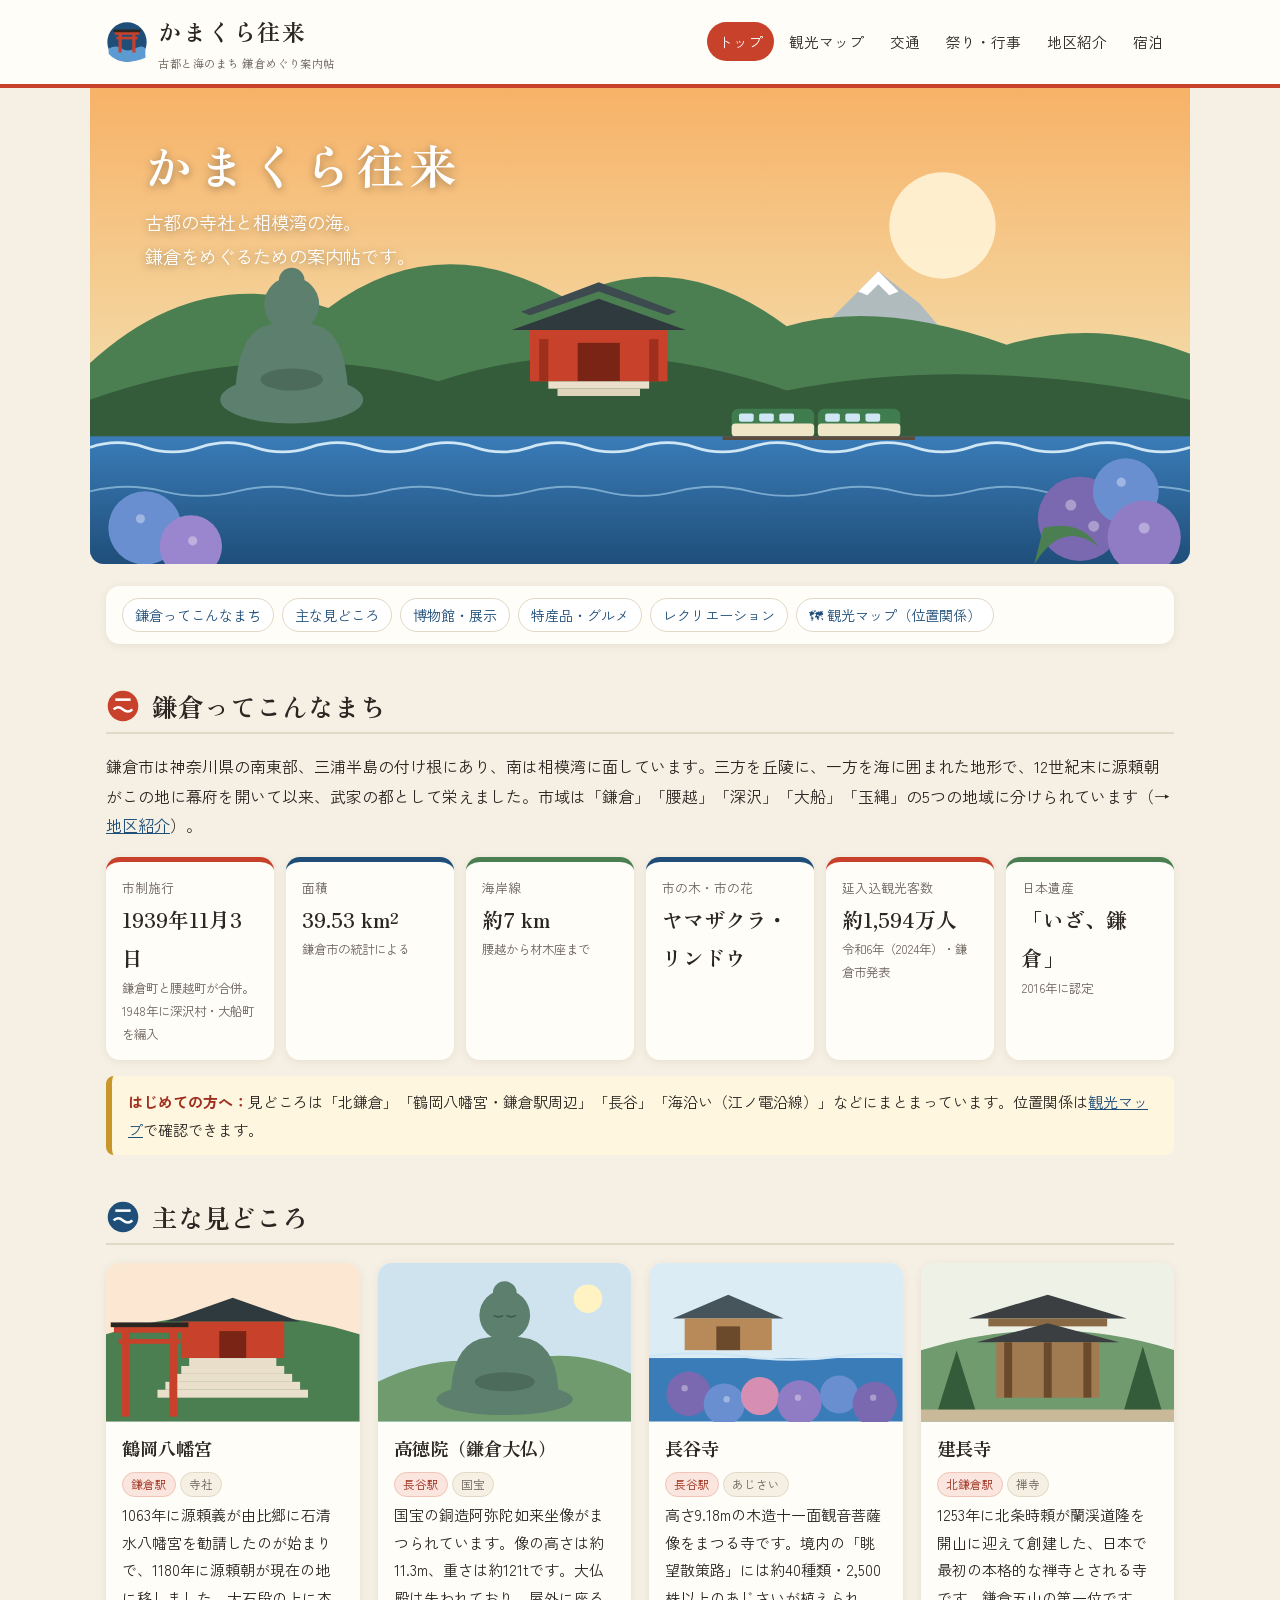
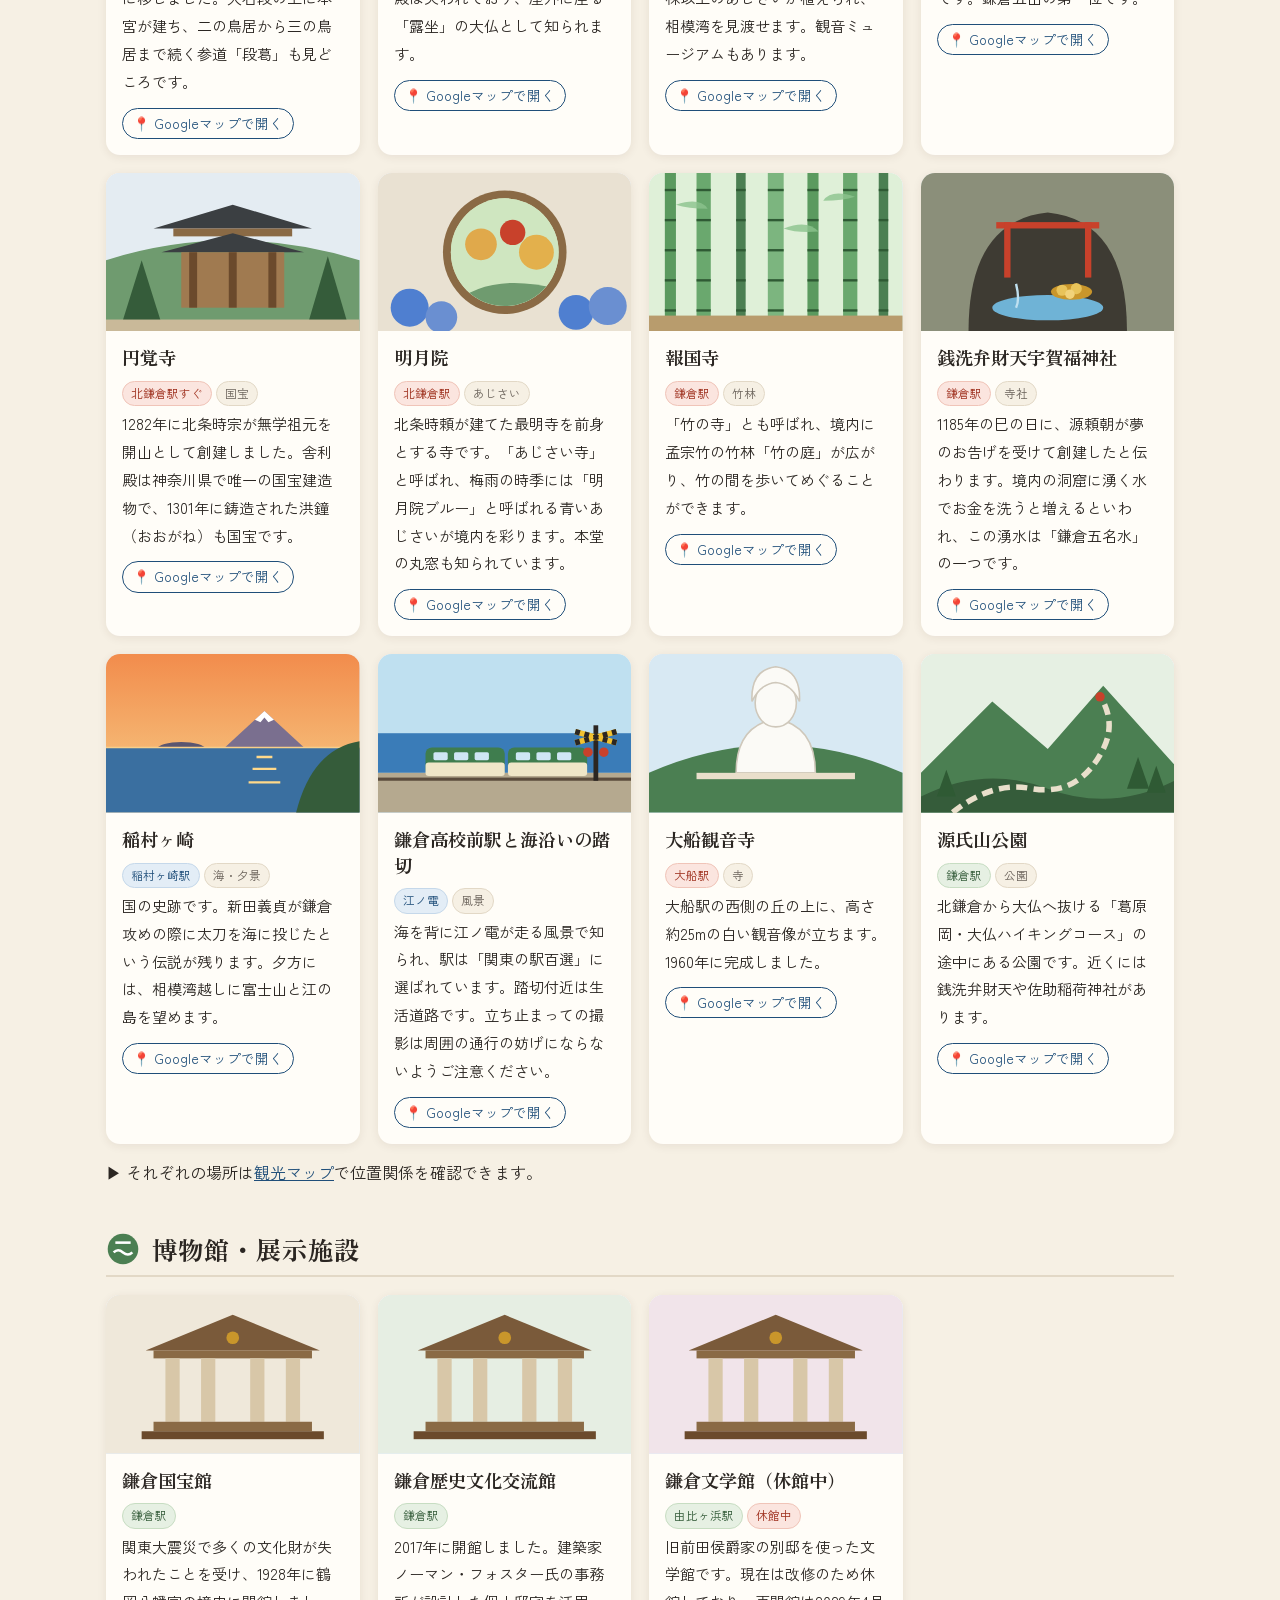
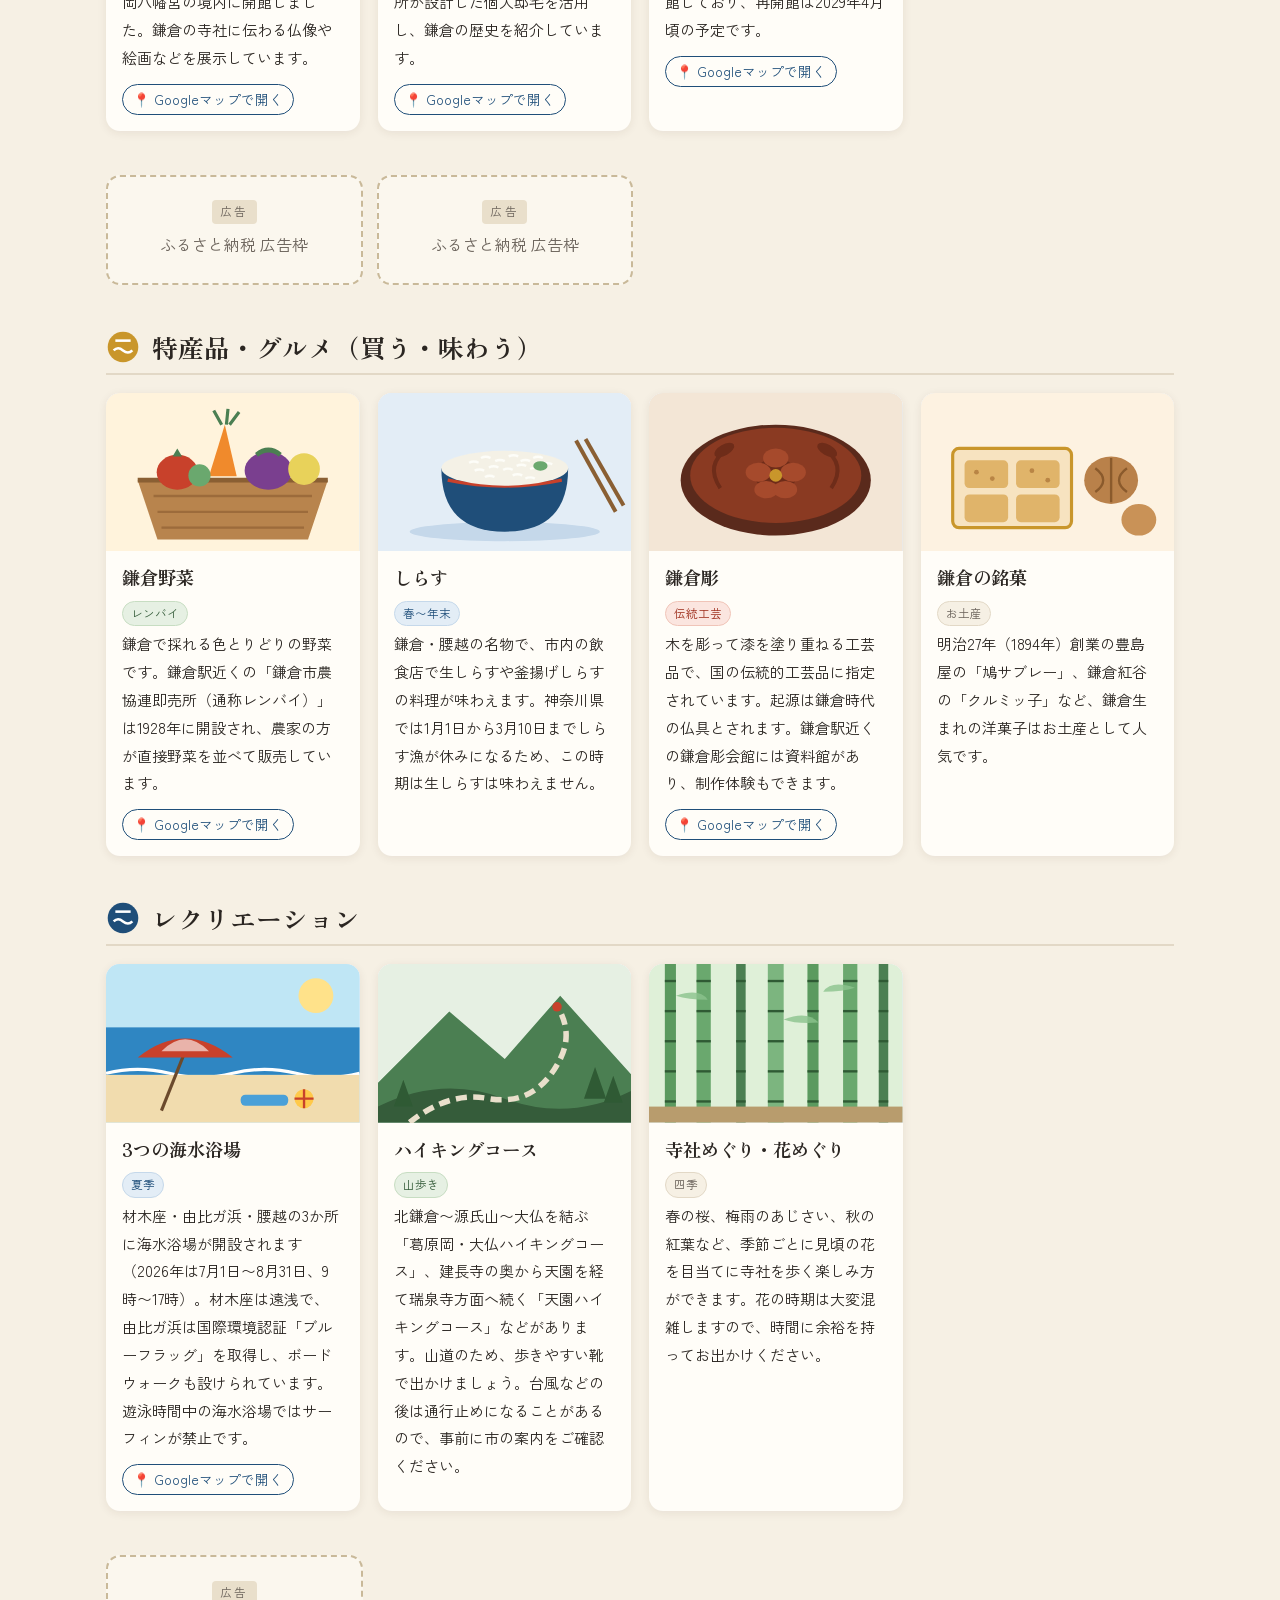
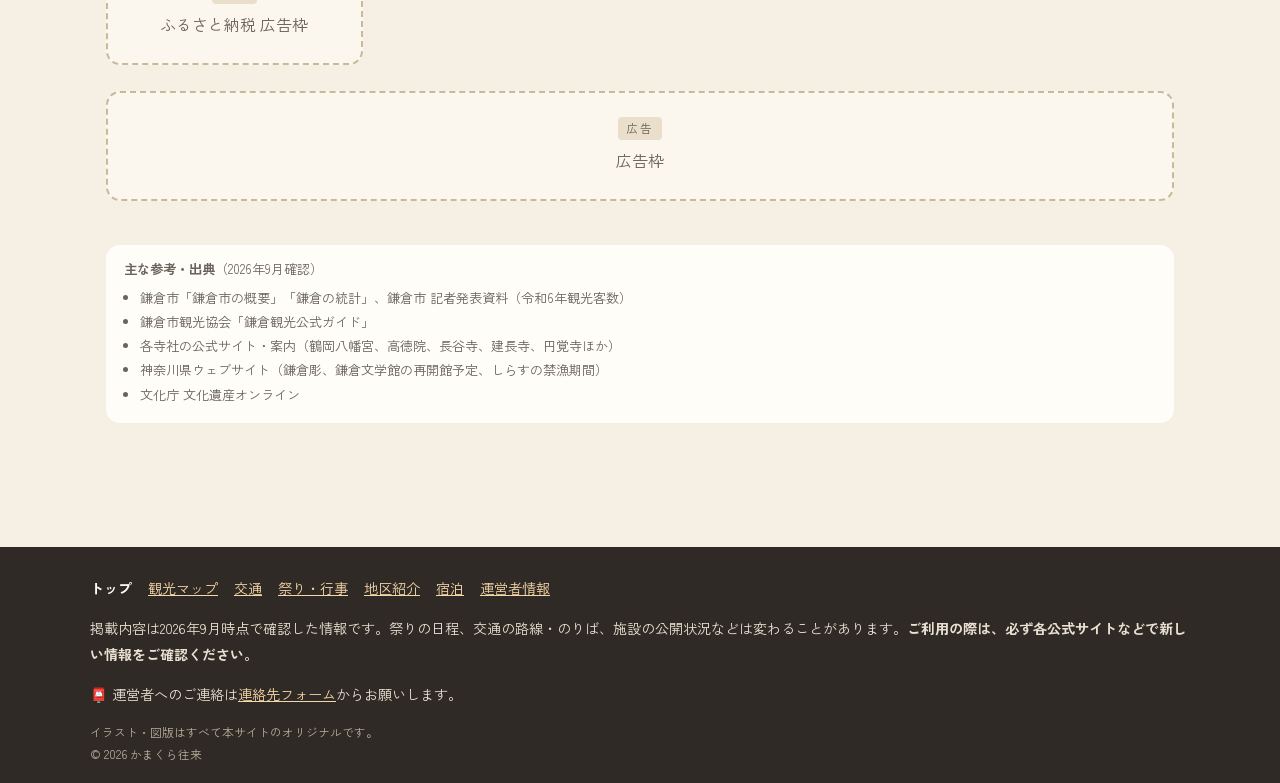
==== commit b3ebf39e: "Add files via upload" ====
--- a/index.html
+++ b/index.html
@@ -308,7 +308,10 @@
 <ul class="footer-nav"><li><a href="index.html" aria-current="page">トップ</a></li><li><a href="map.html">観光マップ</a></li><li><a href="kotsu.html">交通</a></li><li><a href="matsuri.html">祭り・行事</a></li><li><a href="areas.html">地区紹介</a></li><li><a href="shukuhaku.html">宿泊</a></li><li><a href="unei.html">運営者情報</a></li></ul>
 <p>掲載内容は2026年9月時点で確認した情報です。祭りの日程、交通の路線・のりば、施設の公開状況などは変わることがあります。<strong>ご利用の際は、必ず各公式サイトなどで新しい情報をご確認ください。</strong></p>
 <p>📮 運営者へのご連絡は<a href="unei.html#contact">連絡先フォーム</a>からお願いします。</p>
-<small>イラスト・図版はすべて本サイトのオリジナルです。© かまくら往来</small>
+<small>イラスト・図版はすべて本サイトのオリジナルです。<br>© <span id="copyYear">2026</span> かまくら往来</small>
 </div></footer>
+<script>
+(function(){var y=document.getElementById("copyYear");if(y){y.textContent=new Date().getFullYear();}})();
+</script>
 </body>
 </html>
--- a/style.css
+++ b/style.css
@@ -172,14 +172,13 @@
 @media (max-width:760px){.site-header{position:static}}
 
 /* ---- お問い合わせフォーム ---- */
-.contact-form{background:var(--paper);border-radius:var(--radius);box-shadow:var(--shadow);padding:22px 24px;width:100%}
+.contact-form{background:var(--paper);border-radius:var(--radius);box-shadow:var(--shadow);width:100%}
 .contact-form label{display:block;font-weight:700;margin-bottom:14px}
 .contact-form input[type=text],.contact-form input[type=email],.contact-form select,.contact-form textarea{display:block;width:100%;margin-top:6px;padding:10px 12px;border:1px solid #cdbfa5;border-radius:8px;font:inherit;font-weight:400;background:#fff}
 .contact-form input:focus,.contact-form select:focus,.contact-form textarea:focus{outline:3px solid #f0c4b8;border-color:var(--shu)}
 .req{display:inline-block;background:var(--shu);color:#fff;font-size:.7rem;padding:0 6px;border-radius:4px;vertical-align:middle;font-weight:400}
 .hp{position:absolute;left:-9999px;width:1px;height:1px;opacity:0}
 .form-note{font-size:.82rem;color:var(--sub)}
-.send-btn{background:var(--shu);color:#fff;border:none;border-radius:999px;padding:10px 32px;font:inherit;font-weight:700;cursor:pointer}
 .send-btn:hover{background:var(--shu-dk)}
 .send-btn:disabled{opacity:.6;cursor:wait}
 .form-status.ok{color:var(--take);font-weight:700}
@@ -192,7 +191,6 @@
   table.stack tr{display:block;border-bottom:2px solid var(--line);padding:6px 0}
   table.stack td{display:flex;gap:10px;border-bottom:none;padding:4px 12px}
   table.stack td::before{content:attr(data-label);flex:none;width:6.5em;font-weight:700;color:var(--sub);font-size:.85rem}
-  .contact-form{padding:16px 14px}
 }
 .footer-nav a[aria-current="page"]{color:#fff;font-weight:700;text-decoration:none}
 
@@ -230,12 +228,26 @@
 .info-list dd.todo{color:var(--sub);font-style:normal}
 .narrow .notice{margin:0 0 14px}
 .narrow .contact-form label:last-of-type{margin-bottom:6px}
-.send-btn{display:block;margin:0 auto}
 @media (max-width:600px){
   .info-list > div{grid-template-columns:5.5em 1fr}
   .info-list dt{padding:12px 10px;font-size:.92rem}
   .info-list dd{padding:12px 12px}
-  .contact-form{padding:18px 14px}
-  .send-btn{width:100%}
 }
 .nw{white-space:nowrap}
+
+/* ---- 連絡先フォーム：説明は欄の前に、1項目1行で ---- */
+.narrow .notice{display:flex;flex-wrap:wrap;gap:2px 10px;align-items:baseline}
+.narrow .notice strong{flex:none}
+.form-points li{position:relative;padding-left:1em;line-height:1.7}
+.form-points li::before{content:"・";position:absolute;left:0}
+.form-points .req{margin-right:2px}
+.narrow .notice .seg{flex:1 1 0;min-width:0}
+.narrow .notice .seg .nw{display:inline-block}
+
+/* ---- 連絡先フォーム：スマホ・PCで同じ見た目（画面幅で変えない） ---- */
+.narrow .notice{font-size:.9rem;padding:10px 12px}
+.form-points{list-style:none;margin:0 0 14px;padding:10px 12px;background:var(--paper);border-radius:var(--radius);box-shadow:var(--shadow);font-size:.82rem;color:var(--sub)}
+.contact-form{padding:20px 16px}
+.send-btn{display:block;margin:8px auto 0;min-width:12em;padding:11px 32px;background:var(--shu);color:#fff;border:none;border-radius:999px;font:inherit;font-weight:700;cursor:pointer}
+.send-btn:hover{background:var(--shu-dk)}
+.send-btn:disabled{opacity:.6;cursor:wait}
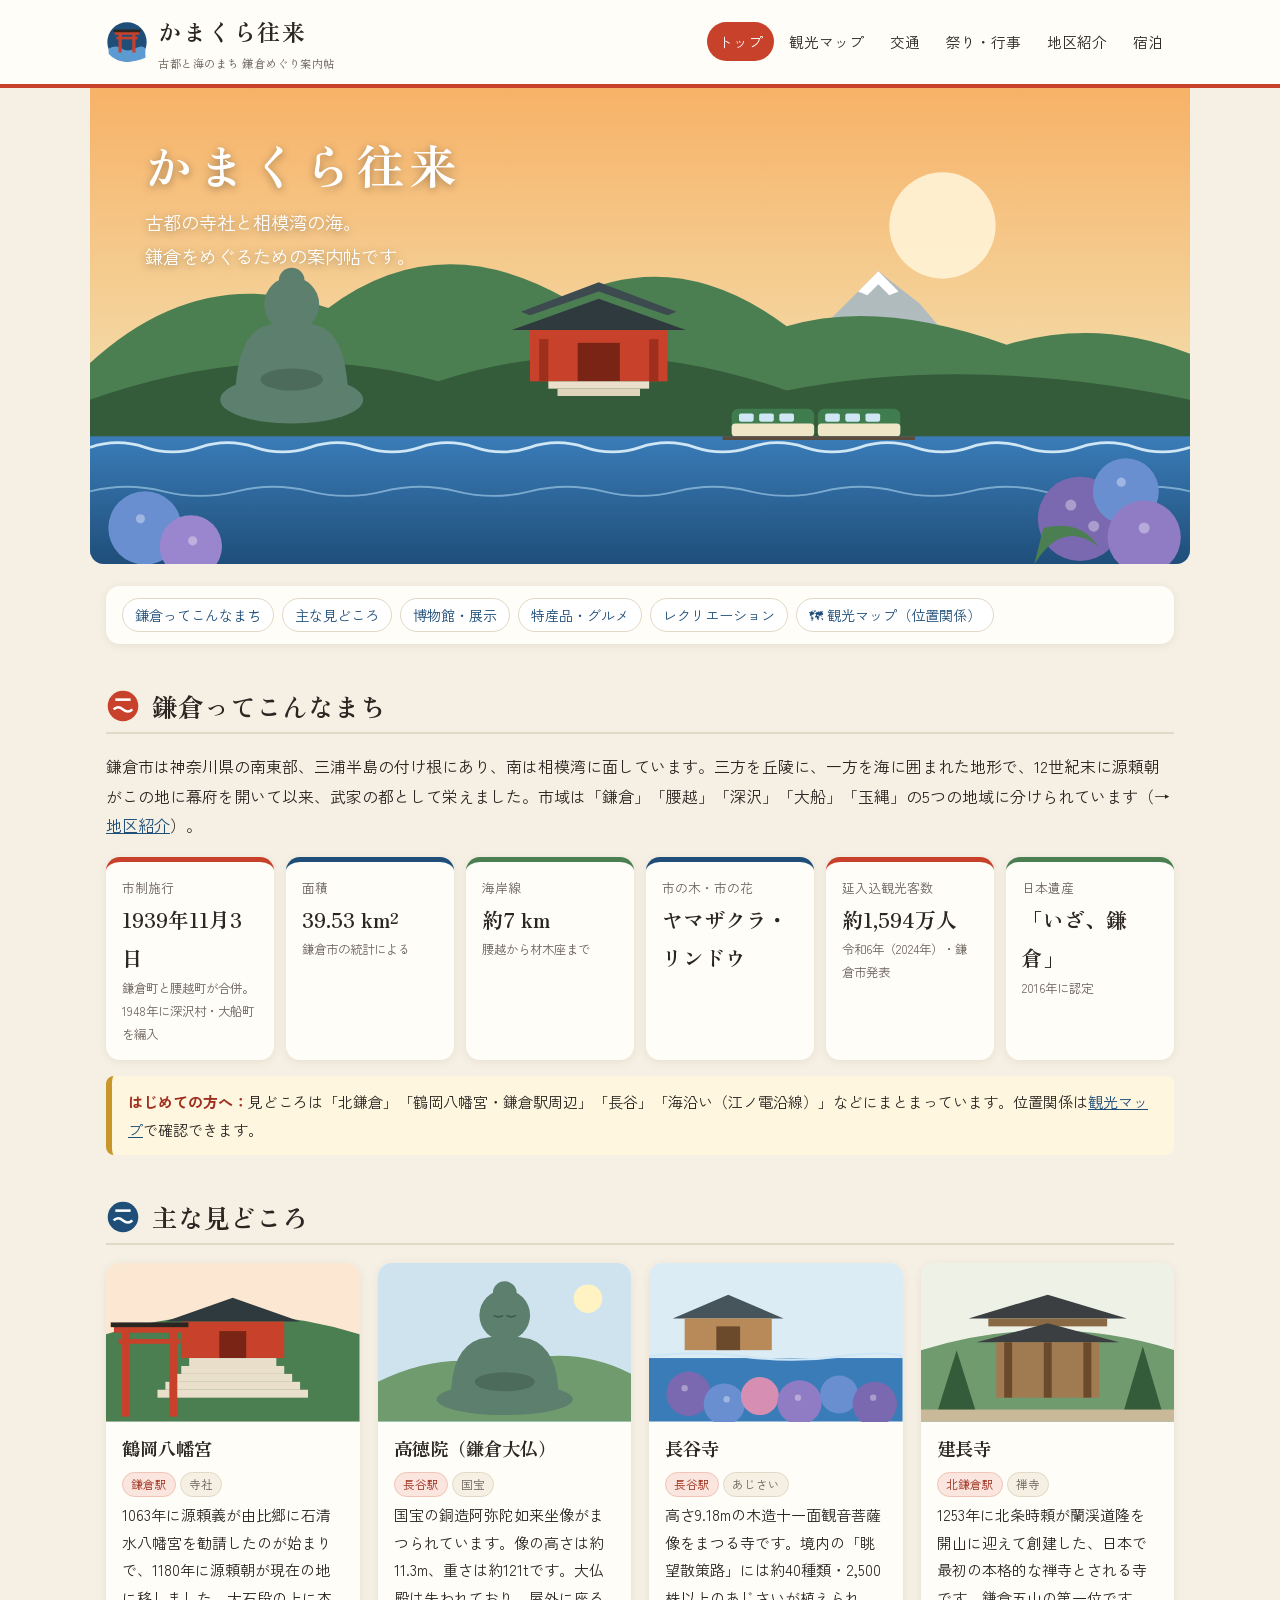
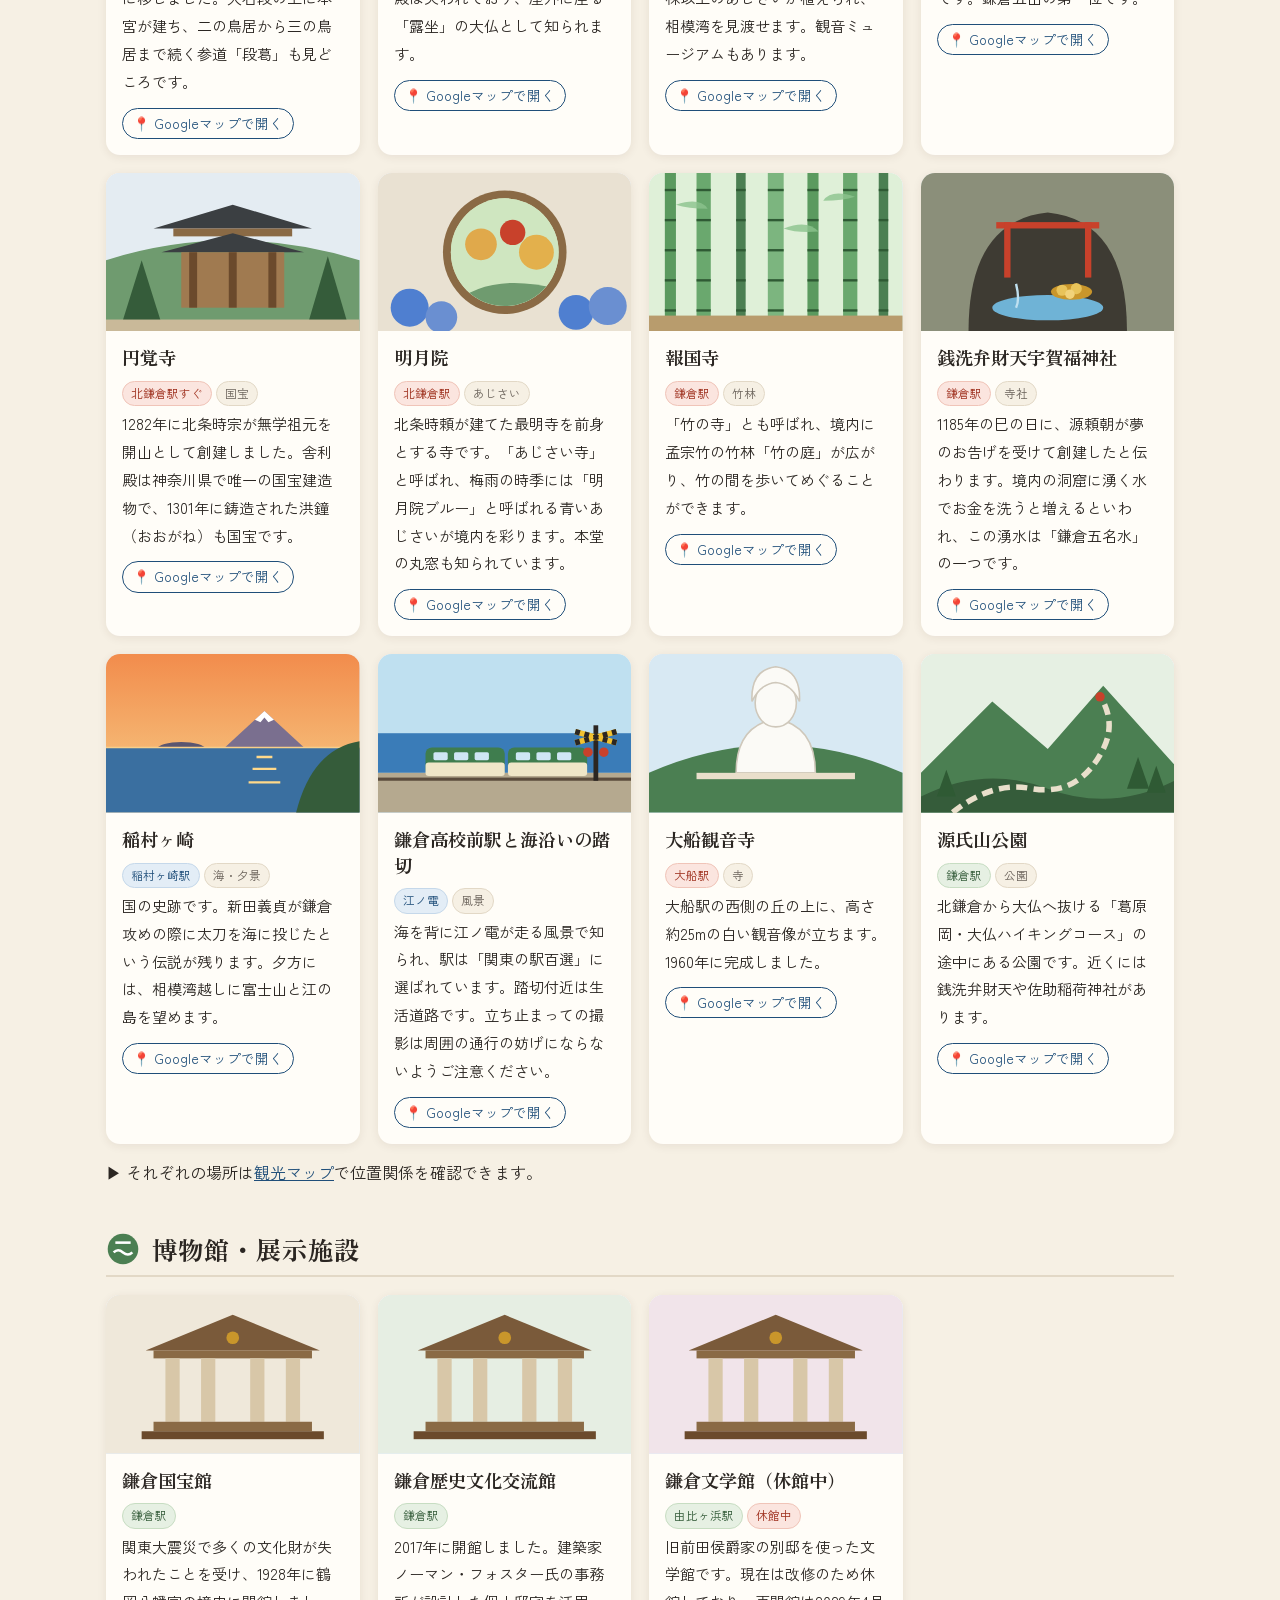
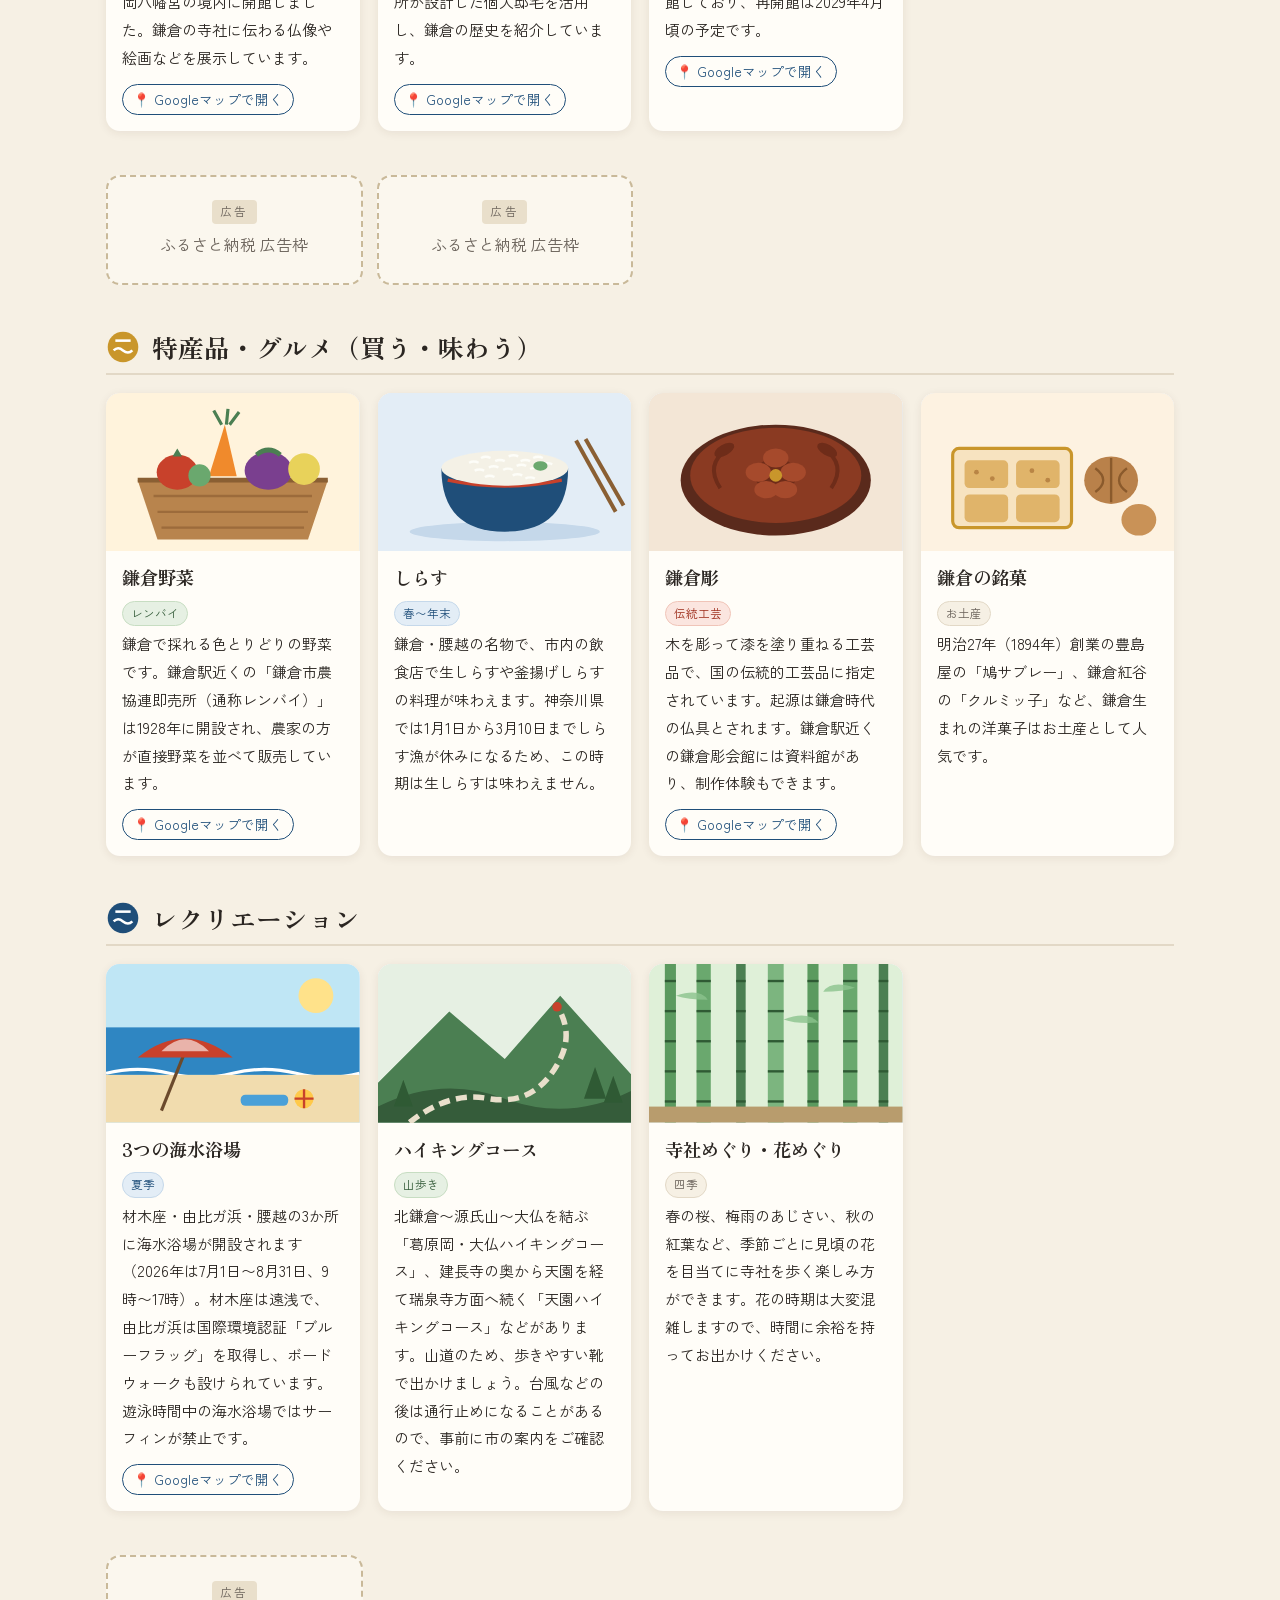
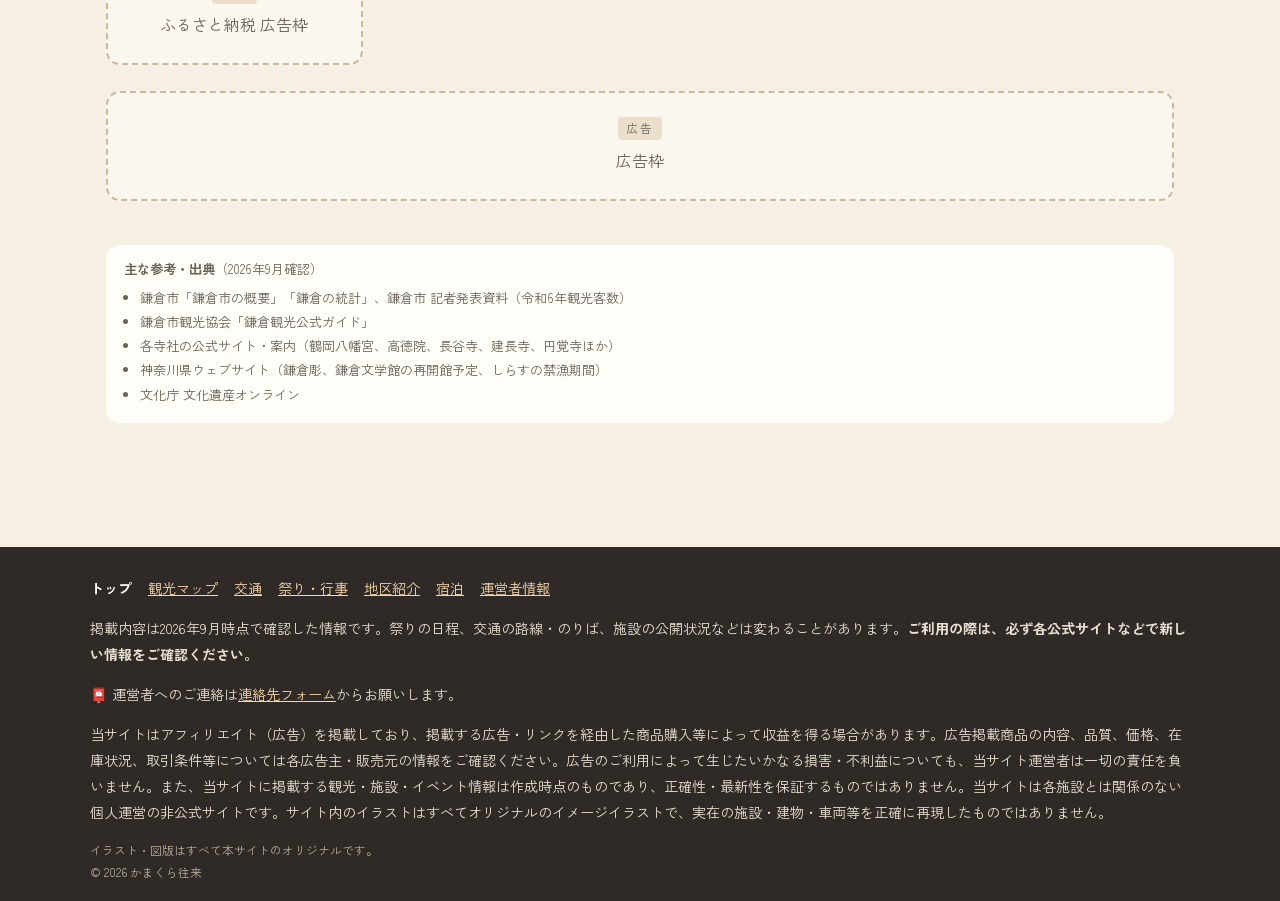
==== commit 1d613e48: "Update index.html" ====
--- a/index.html
+++ b/index.html
@@ -308,6 +308,7 @@
 <ul class="footer-nav"><li><a href="index.html" aria-current="page">トップ</a></li><li><a href="map.html">観光マップ</a></li><li><a href="kotsu.html">交通</a></li><li><a href="matsuri.html">祭り・行事</a></li><li><a href="areas.html">地区紹介</a></li><li><a href="shukuhaku.html">宿泊</a></li><li><a href="unei.html">運営者情報</a></li></ul>
 <p>掲載内容は2026年9月時点で確認した情報です。祭りの日程、交通の路線・のりば、施設の公開状況などは変わることがあります。<strong>ご利用の際は、必ず各公式サイトなどで新しい情報をご確認ください。</strong></p>
 <p>📮 運営者へのご連絡は<a href="unei.html#contact">連絡先フォーム</a>からお願いします。</p>
+<p>当サイトはアフィリエイト（広告）を掲載しており、掲載する広告・リンクを経由した商品購入等によって収益を得る場合があります。広告掲載商品の内容、品質、価格、在庫状況、取引条件等については各広告主・販売元の情報をご確認ください。広告のご利用によって生じたいかなる損害・不利益についても、当サイト運営者は一切の責任を負いません。また、当サイトに掲載する観光・施設・イベント情報は作成時点のものであり、正確性・最新性を保証するものではありません。当サイトは各施設とは関係のない個人運営の非公式サイトです。サイト内のイラストはすべてオリジナルのイメージイラストで、実在の施設・建物・車両等を正確に再現したものではありません。</p>
 <small>イラスト・図版はすべて本サイトのオリジナルです。<br>© <span id="copyYear">2026</span> かまくら往来</small>
 </div></footer>
 <script>
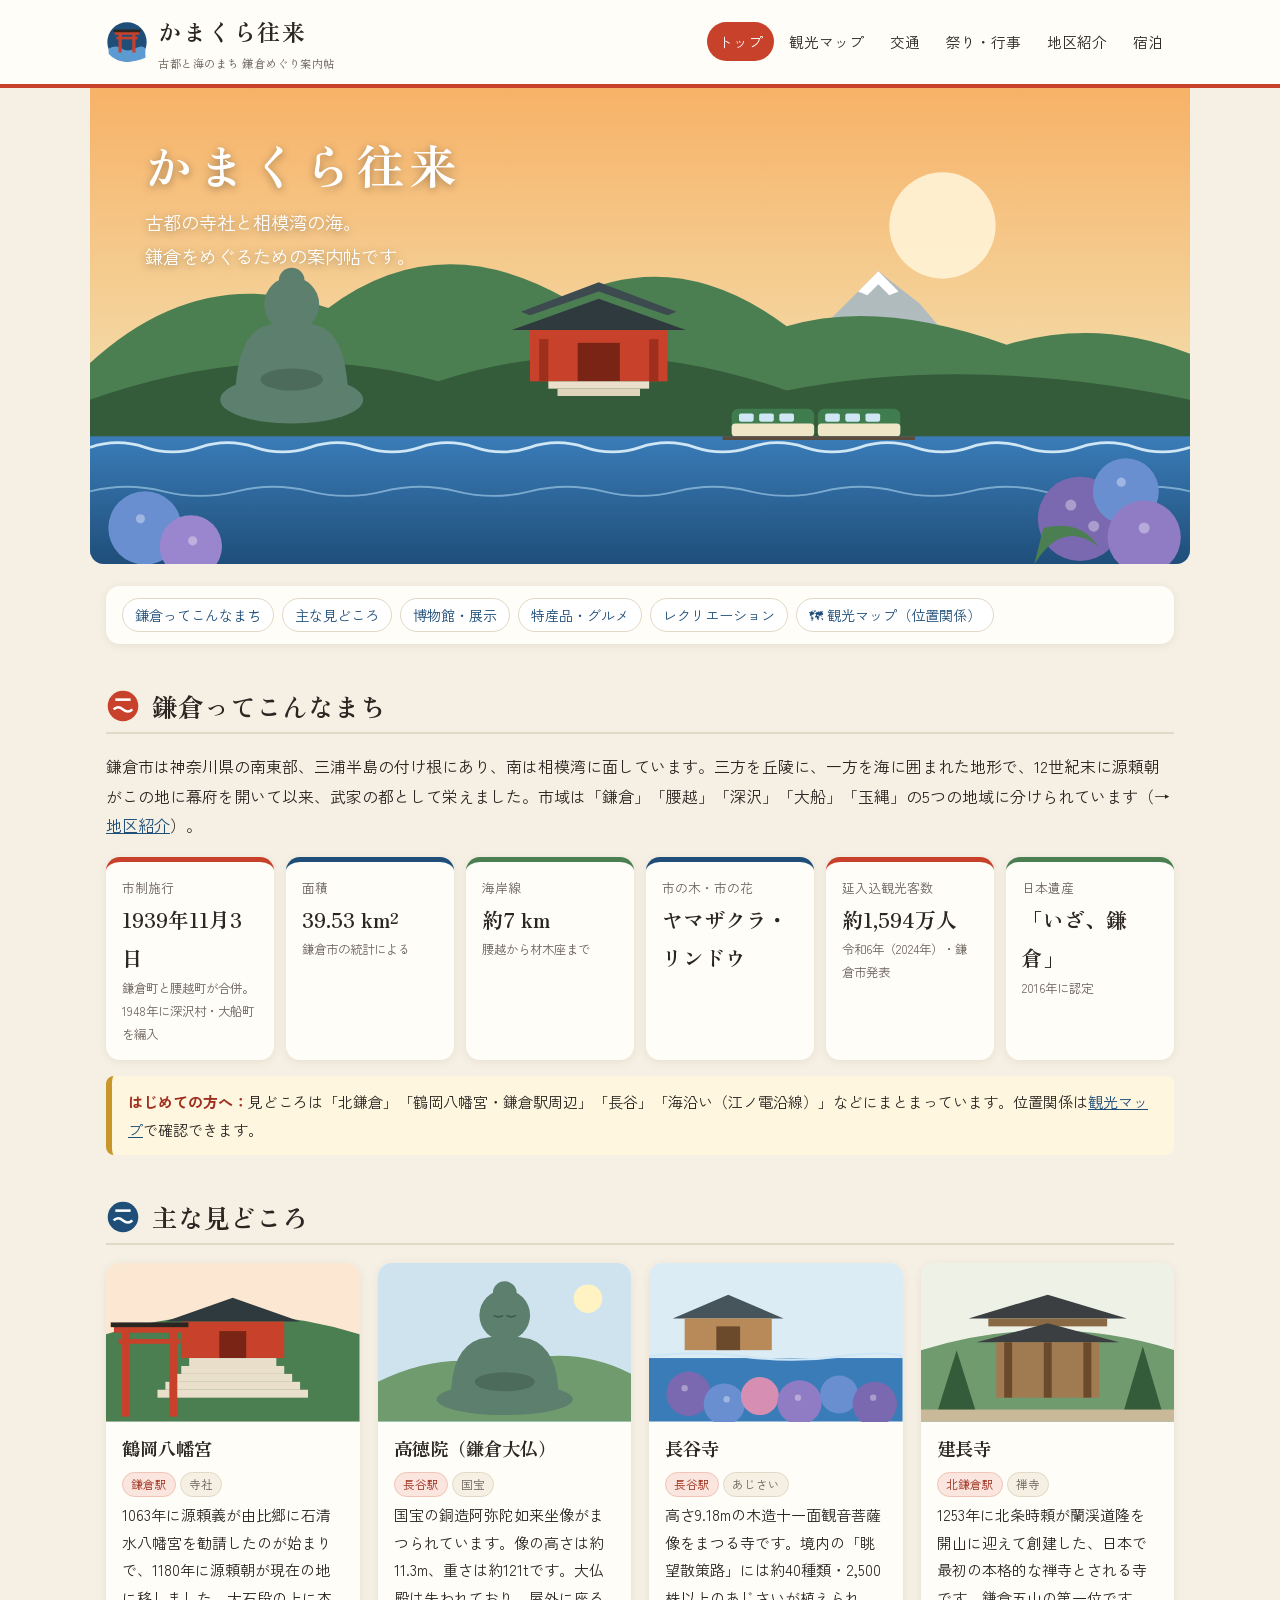
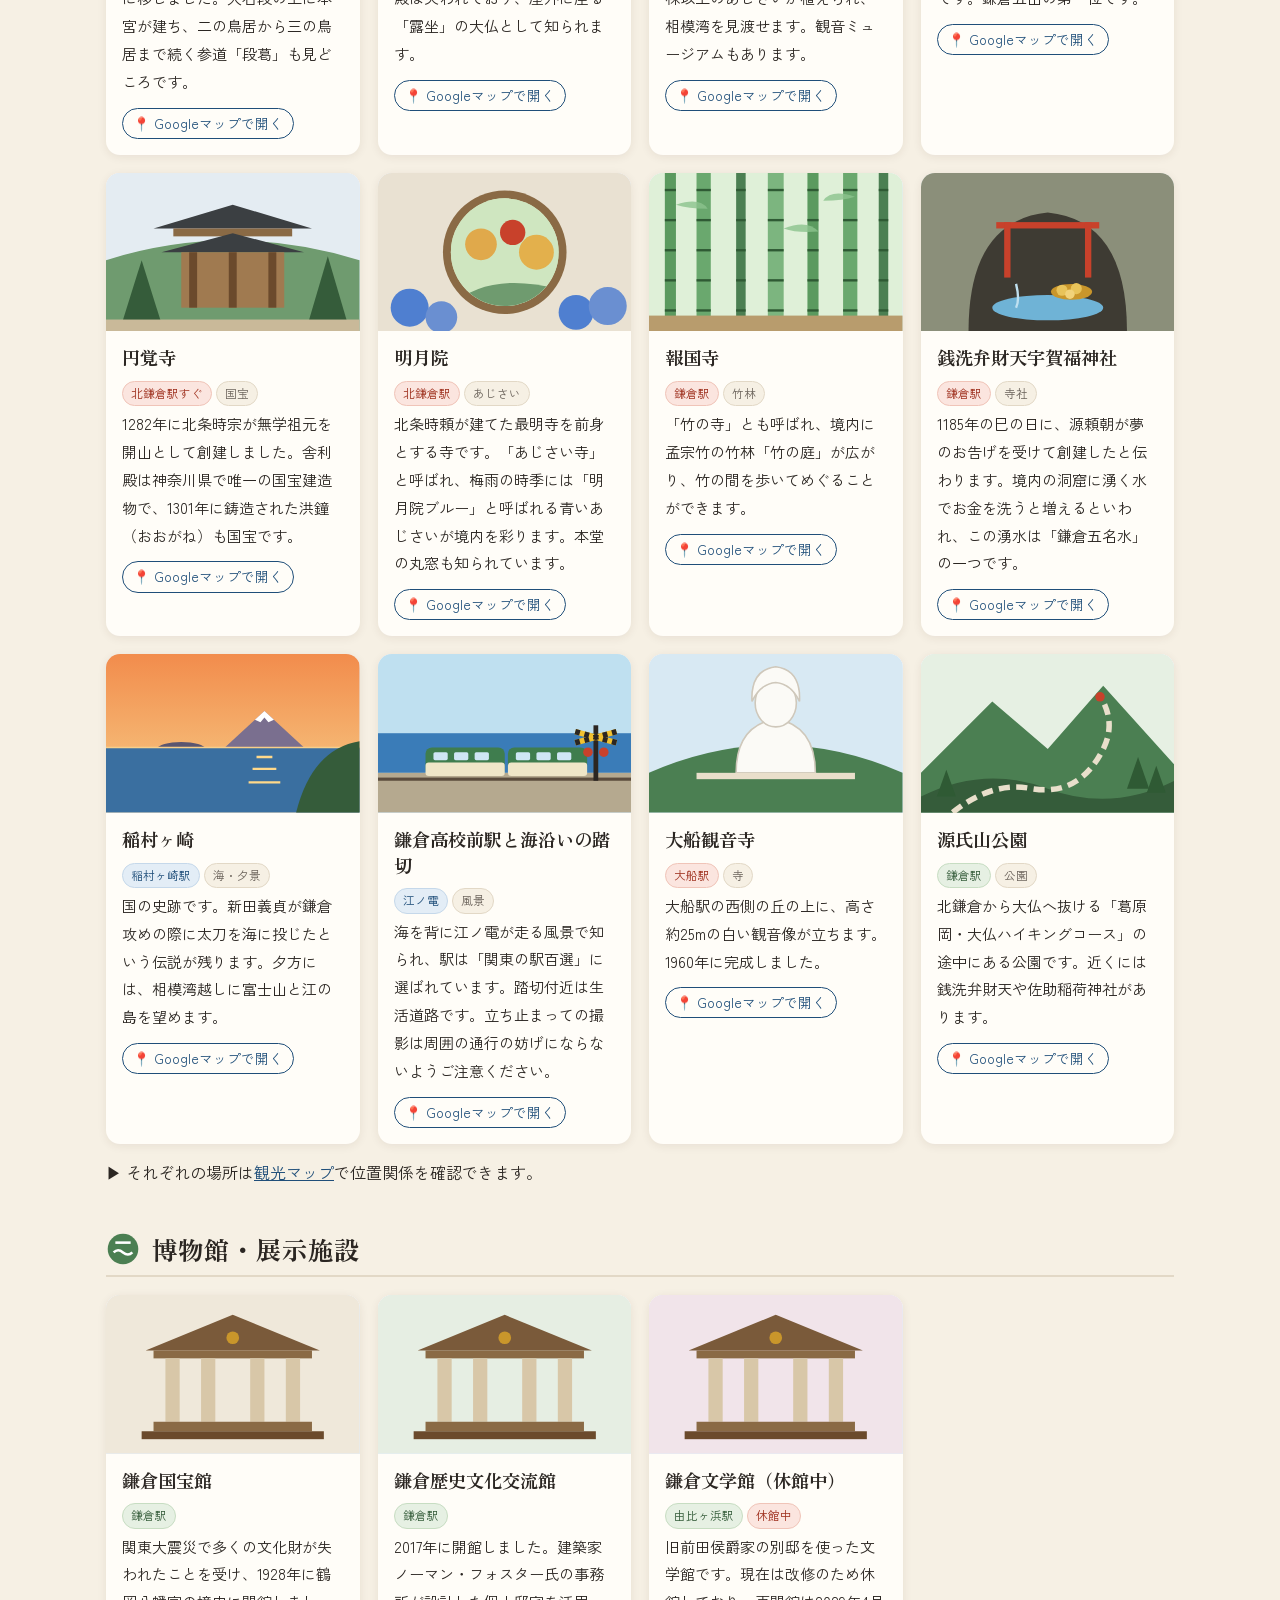
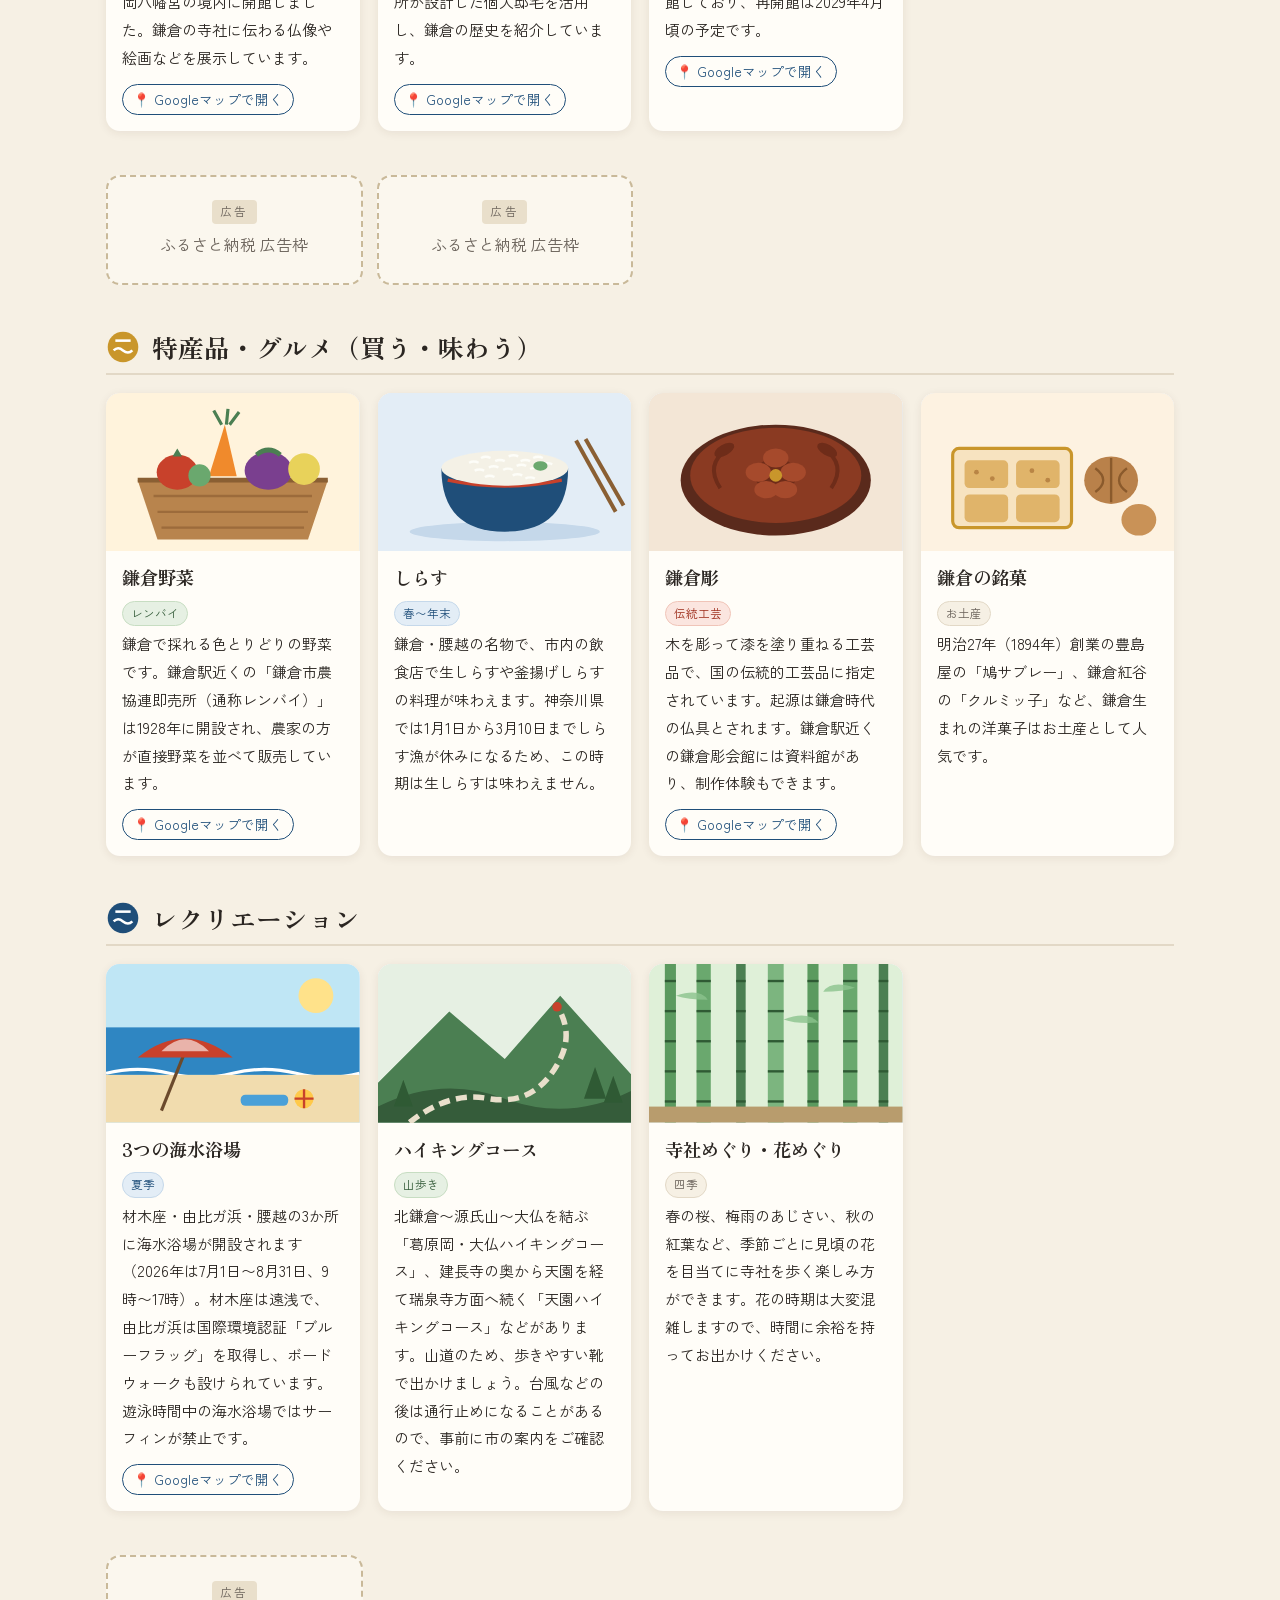
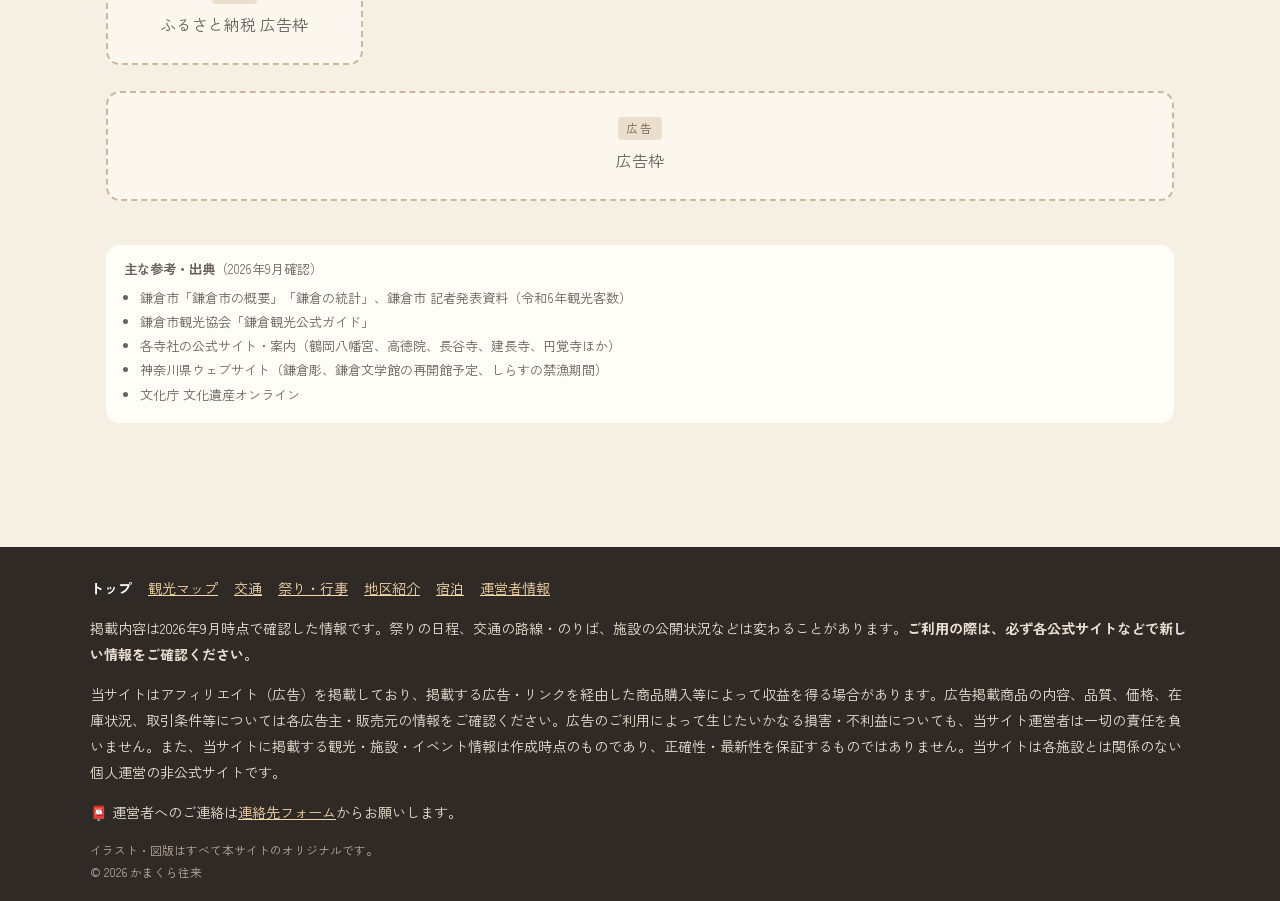
==== commit 3b4a10ba: "Update index.html" ====
--- a/index.html
+++ b/index.html
@@ -307,9 +307,9 @@
 <footer class="site-footer"><div class="footer-inner">
 <ul class="footer-nav"><li><a href="index.html" aria-current="page">トップ</a></li><li><a href="map.html">観光マップ</a></li><li><a href="kotsu.html">交通</a></li><li><a href="matsuri.html">祭り・行事</a></li><li><a href="areas.html">地区紹介</a></li><li><a href="shukuhaku.html">宿泊</a></li><li><a href="unei.html">運営者情報</a></li></ul>
 <p>掲載内容は2026年9月時点で確認した情報です。祭りの日程、交通の路線・のりば、施設の公開状況などは変わることがあります。<strong>ご利用の際は、必ず各公式サイトなどで新しい情報をご確認ください。</strong></p>
+<p>当サイトはアフィリエイト（広告）を掲載しており、掲載する広告・リンクを経由した商品購入等によって収益を得る場合があります。広告掲載商品の内容、品質、価格、在庫状況、取引条件等については各広告主・販売元の情報をご確認ください。広告のご利用によって生じたいかなる損害・不利益についても、当サイト運営者は一切の責任を負いません。また、当サイトに掲載する観光・施設・イベント情報は作成時点のものであり、正確性・最新性を保証するものではありません。当サイトは各施設とは関係のない個人運営の非公式サイトです。</p>
 <p>📮 運営者へのご連絡は<a href="unei.html#contact">連絡先フォーム</a>からお願いします。</p>
-<p>当サイトはアフィリエイト（広告）を掲載しており、掲載する広告・リンクを経由した商品購入等によって収益を得る場合があります。広告掲載商品の内容、品質、価格、在庫状況、取引条件等については各広告主・販売元の情報をご確認ください。広告のご利用によって生じたいかなる損害・不利益についても、当サイト運営者は一切の責任を負いません。また、当サイトに掲載する観光・施設・イベント情報は作成時点のものであり、正確性・最新性を保証するものではありません。当サイトは各施設とは関係のない個人運営の非公式サイトです。サイト内のイラストはすべてオリジナルのイメージイラストで、実在の施設・建物・車両等を正確に再現したものではありません。</p>
-<small>イラスト・図版はすべて本サイトのオリジナルです。<br>© <span id="copyYear">2026</span> かまくら往来</small>
+ <small>イラスト・図版はすべて本サイトのオリジナルです。<br>© <span id="copyYear">2026</span> かまくら往来</small>
 </div></footer>
 <script>
 (function(){var y=document.getElementById("copyYear");if(y){y.textContent=new Date().getFullYear();}})();
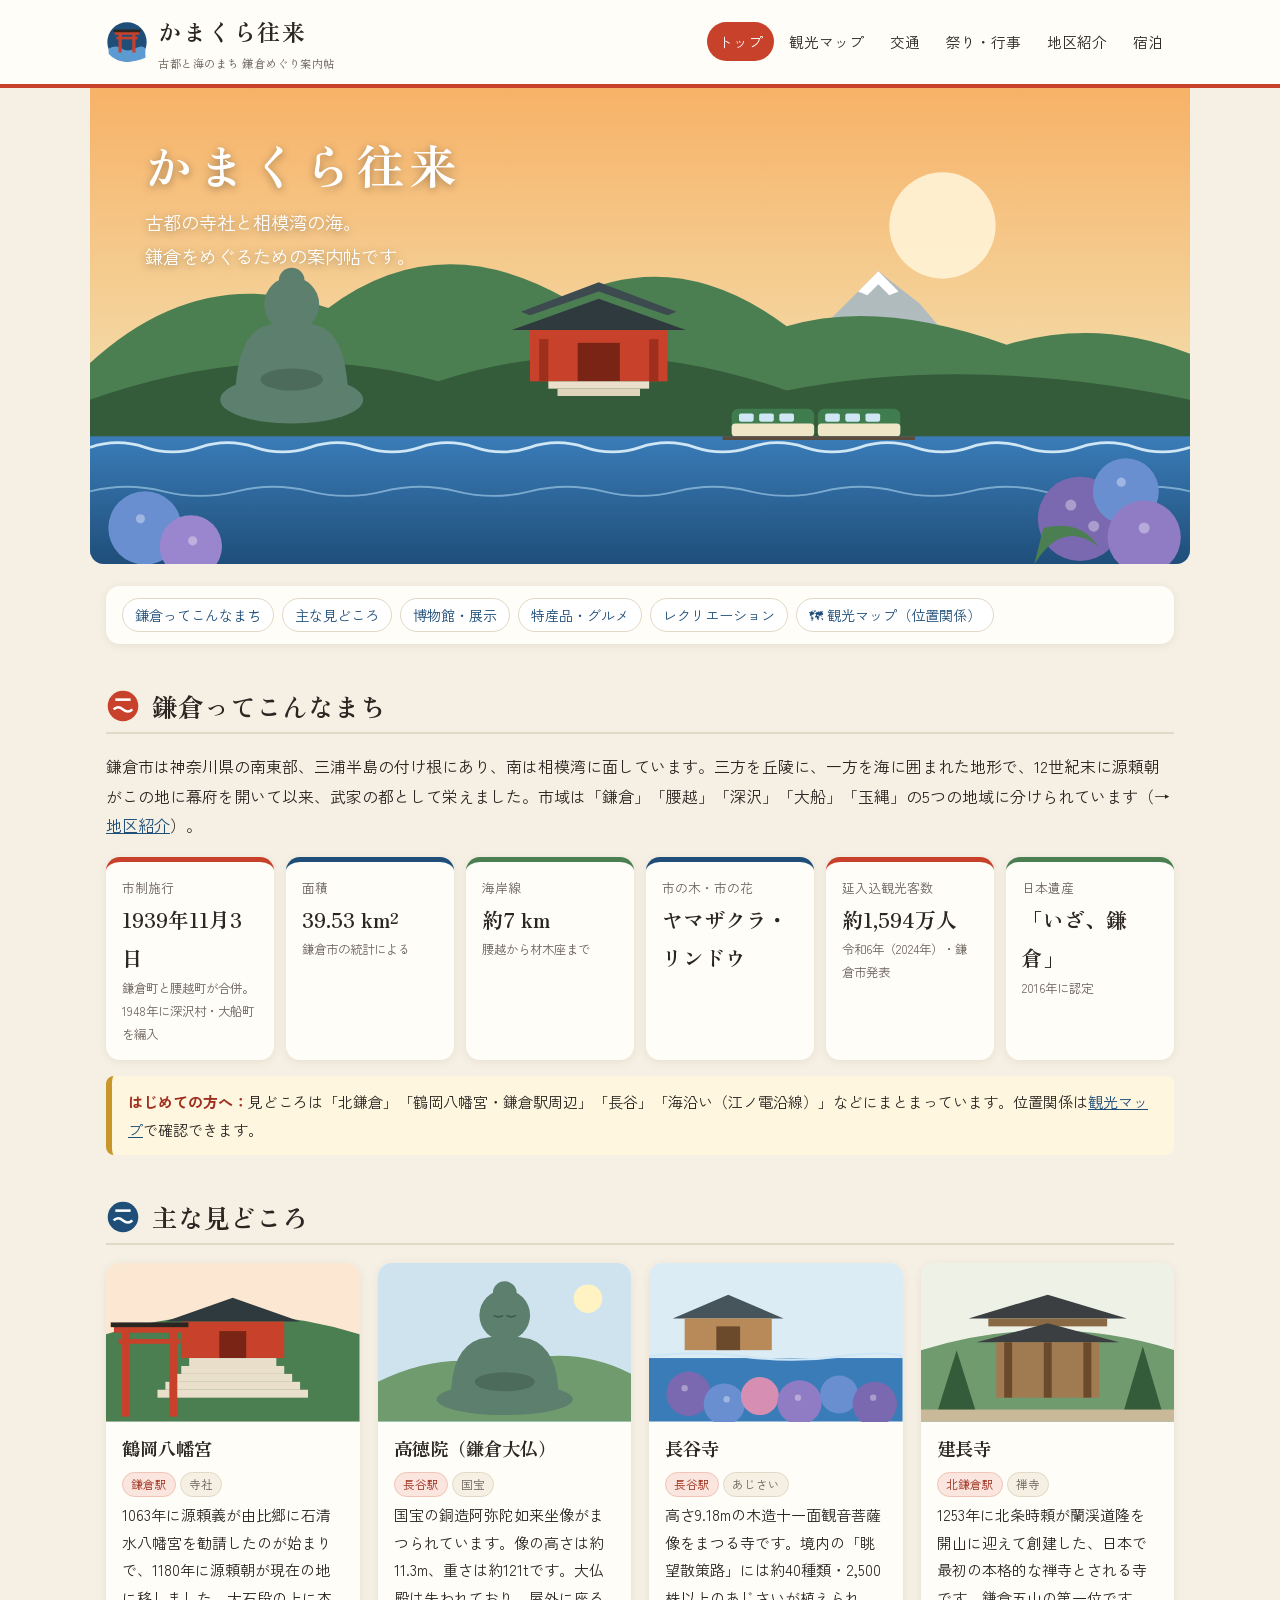
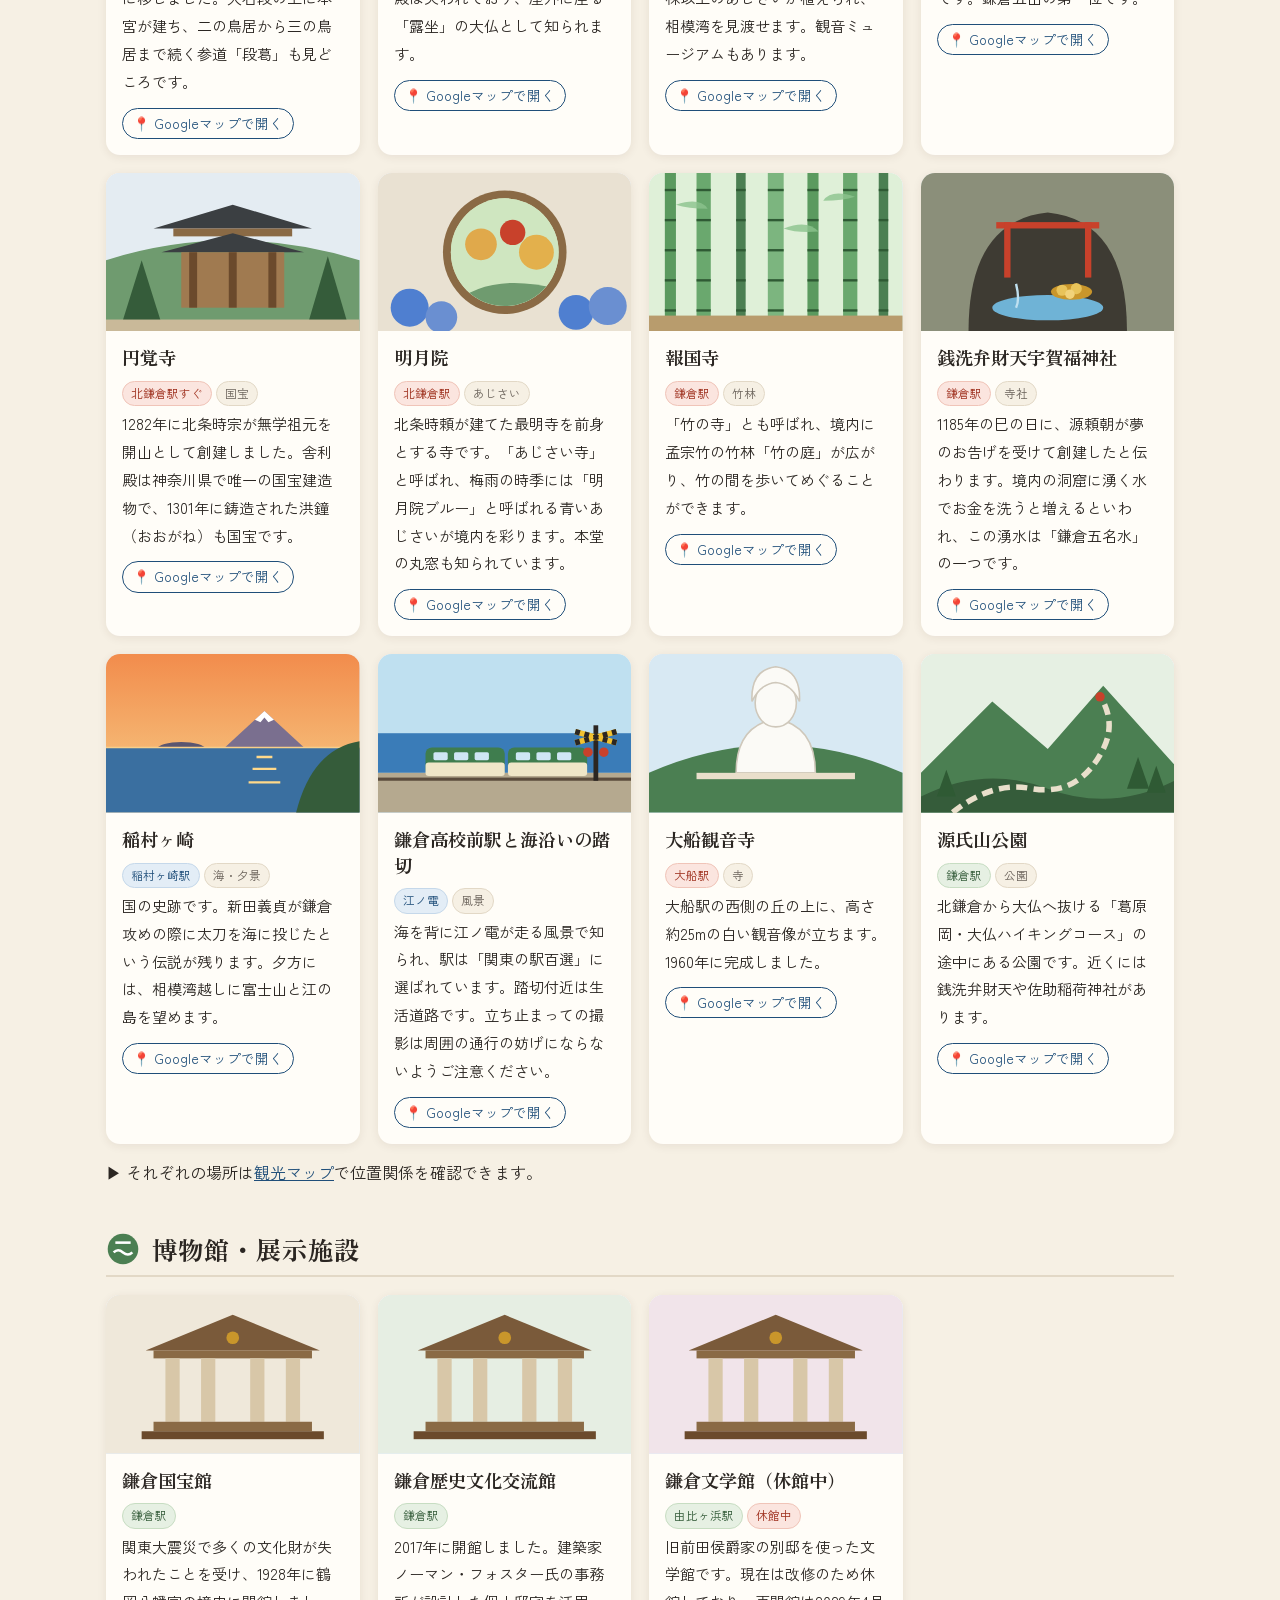
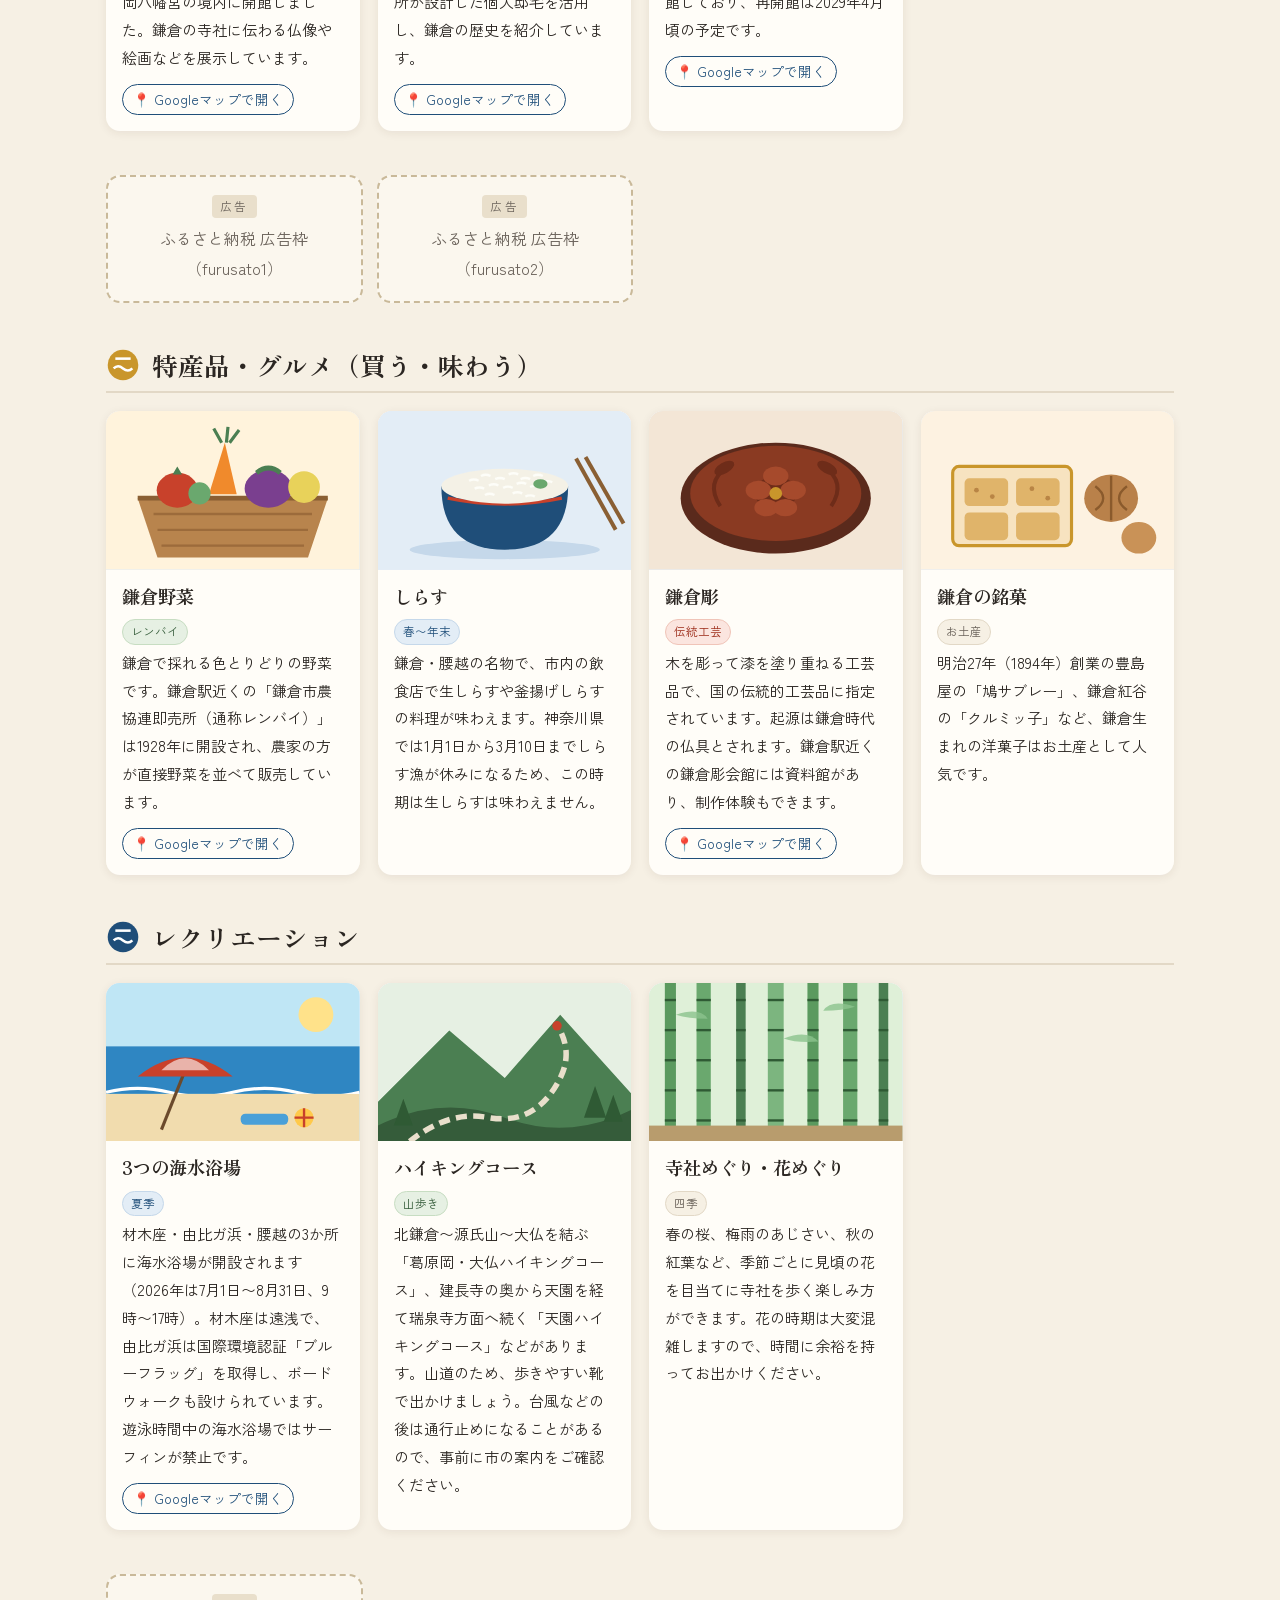
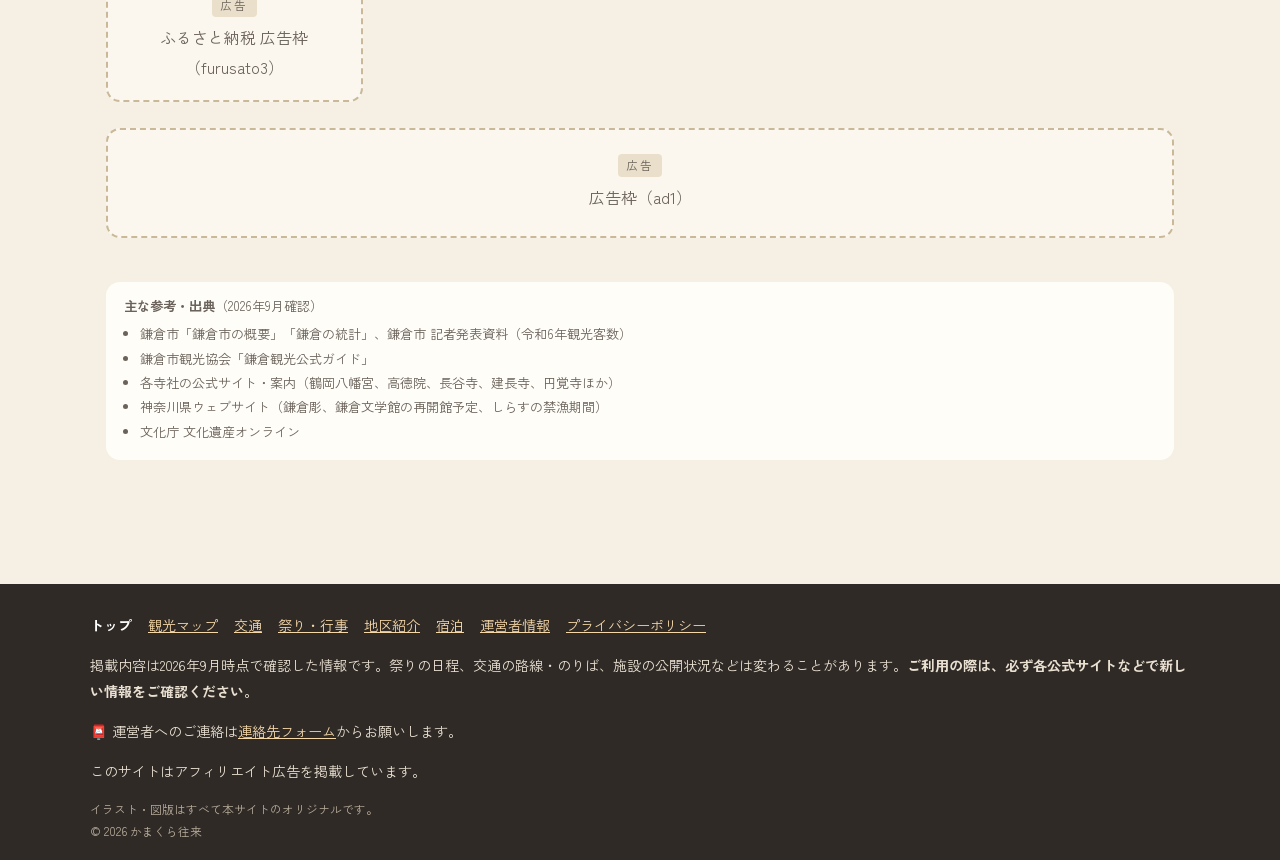
==== commit 8042af4a: "Add files via upload" ====
--- a/index.html
+++ b/index.html
@@ -238,7 +238,7 @@
 </div>
 </section>
 
-<div class="furusato-grid"><div class="ad-slot"><span class="ad-label">広告</span><!-- ▼ふるさと納税などのアフィリエイト広告コードをここに貼り付けてください --><span>ふるさと納税 広告枠</span></div><div class="ad-slot"><span class="ad-label">広告</span><!-- ▼ふるさと納税などのアフィリエイト広告コードをここに貼り付けてください --><span>ふるさと納税 広告枠</span></div></div>
+<div class="furusato-grid"><div class="ad-slot" data-ad-slot="furusato1"><span class="ad-label">広告</span><div class="ad-body"><!-- 枠ID: furusato1（広告の内容はGoogleスプレッドシートで設定します） --><span>ふるさと納税 広告枠（furusato1）</span></div></div><div class="ad-slot" data-ad-slot="furusato2"><span class="ad-label">広告</span><div class="ad-body"><!-- 枠ID: furusato2（広告の内容はGoogleスプレッドシートで設定します） --><span>ふるさと納税 広告枠（furusato2）</span></div></div></div>
 
 <section><h2 class="sec-title" id="tokusan"><svg class="mark" viewBox="0 0 40 40" aria-hidden="true"><circle cx="20" cy="20" r="18" fill="#c9962b"/><path d="M9 24 Q14 19 20 24 T31 24" stroke="#fff" stroke-width="3" fill="none"/><rect x="11" y="11" width="18" height="3" fill="#fff"/></svg>特産品・グルメ（買う・味わう）</h2>
 <div class="cards">
@@ -299,20 +299,21 @@
 </div>
 </section>
 
-<div class="furusato-grid"><div class="ad-slot"><span class="ad-label">広告</span><!-- ▼ふるさと納税などのアフィリエイト広告コードをここに貼り付けてください --><span>ふるさと納税 広告枠</span></div></div>
-<div class="ad-slot"><span class="ad-label">広告</span><!-- ▼アフィリエイト広告コードをここに貼り付けてください --><span>広告枠</span></div>
+<div class="furusato-grid"><div class="ad-slot" data-ad-slot="furusato3"><span class="ad-label">広告</span><div class="ad-body"><!-- 枠ID: furusato3（広告の内容はGoogleスプレッドシートで設定します） --><span>ふるさと納税 広告枠（furusato3）</span></div></div></div>
+<div class="ad-slot" data-ad-slot="ad1"><span class="ad-label">広告</span><div class="ad-body"><!-- 枠ID: ad1（広告の内容はGoogleスプレッドシートで設定します） --><span>広告枠（ad1）</span></div></div>
 
 <section class="sources"><b>主な参考・出典</b>（2026年9月確認）<ul><li>鎌倉市「鎌倉市の概要」「鎌倉の統計」、鎌倉市 記者発表資料（令和6年観光客数）</li><li>鎌倉市観光協会「鎌倉観光公式ガイド」</li><li>各寺社の公式サイト・案内（鶴岡八幡宮、高徳院、長谷寺、建長寺、円覚寺ほか）</li><li>神奈川県ウェブサイト（鎌倉彫、鎌倉文学館の再開館予定、しらすの禁漁期間）</li><li>文化庁 文化遺産オンライン</li></ul></section>
 </main>
 <footer class="site-footer"><div class="footer-inner">
-<ul class="footer-nav"><li><a href="index.html" aria-current="page">トップ</a></li><li><a href="map.html">観光マップ</a></li><li><a href="kotsu.html">交通</a></li><li><a href="matsuri.html">祭り・行事</a></li><li><a href="areas.html">地区紹介</a></li><li><a href="shukuhaku.html">宿泊</a></li><li><a href="unei.html">運営者情報</a></li></ul>
+<ul class="footer-nav"><li><a href="index.html" aria-current="page">トップ</a></li><li><a href="map.html">観光マップ</a></li><li><a href="kotsu.html">交通</a></li><li><a href="matsuri.html">祭り・行事</a></li><li><a href="areas.html">地区紹介</a></li><li><a href="shukuhaku.html">宿泊</a></li><li><a href="unei.html">運営者情報</a></li><li><a href="privacy.html">プライバシーポリシー</a></li></ul>
 <p>掲載内容は2026年9月時点で確認した情報です。祭りの日程、交通の路線・のりば、施設の公開状況などは変わることがあります。<strong>ご利用の際は、必ず各公式サイトなどで新しい情報をご確認ください。</strong></p>
-<p>当サイトはアフィリエイト（広告）を掲載しており、掲載する広告・リンクを経由した商品購入等によって収益を得る場合があります。広告掲載商品の内容、品質、価格、在庫状況、取引条件等については各広告主・販売元の情報をご確認ください。広告のご利用によって生じたいかなる損害・不利益についても、当サイト運営者は一切の責任を負いません。また、当サイトに掲載する観光・施設・イベント情報は作成時点のものであり、正確性・最新性を保証するものではありません。当サイトは各施設とは関係のない個人運営の非公式サイトです。</p>
 <p>📮 運営者へのご連絡は<a href="unei.html#contact">連絡先フォーム</a>からお願いします。</p>
- <small>イラスト・図版はすべて本サイトのオリジナルです。<br>© <span id="copyYear">2026</span> かまくら往来</small>
+<p>このサイトはアフィリエイト広告を掲載しています。</p>
+<small>イラスト・図版はすべて本サイトのオリジナルです。<br>© <span id="copyYear">2026</span> かまくら往来</small>
 </div></footer>
 <script>
 (function(){var y=document.getElementById("copyYear");if(y){y.textContent=new Date().getFullYear();}})();
 </script>
+<script src="ads.js" defer></script>
 </body>
 </html>
--- a/style.css
+++ b/style.css
@@ -251,3 +251,19 @@
 .send-btn{display:block;margin:8px auto 0;min-width:12em;padding:11px 32px;background:var(--shu);color:#fff;border:none;border-radius:999px;font:inherit;font-weight:700;cursor:pointer}
 .send-btn:hover{background:var(--shu-dk)}
 .send-btn:disabled{opacity:.6;cursor:wait}
+
+/* ---- プライバシーポリシー ---- */
+.policy .policy-meta{margin:18px 0 0;text-align:right;font-size:.85rem;color:var(--sub)}
+.policy section{margin:30px 0}
+.policy ul{margin:.5em 0 .9em;padding-left:1.4em}
+.policy li{margin:.45em 0}
+.policy p{margin:.6em 0}
+.policy .sec-title{font-size:1.3rem}
+.page-hero h1.long{font-size:clamp(1.1rem,5.4vw,2.1rem);letter-spacing:.03em;white-space:nowrap}
+
+/* ---- 広告枠：スプレッドシートの内容が入ったとき ---- */
+.ad-slot[hidden],.furusato-grid[hidden]{display:none}
+.ad-slot.has-ad{border:none;background:none;padding:0;min-height:0;align-items:stretch;color:inherit}
+.ad-slot.has-ad .ad-label{align-self:center}
+.ad-slot.has-ad .ad-body{display:flex;flex-direction:column;align-items:center;gap:8px;max-width:100%;overflow:hidden}
+.ad-slot.has-ad .ad-body img,.ad-slot.has-ad .ad-body iframe{max-width:100%;height:auto}
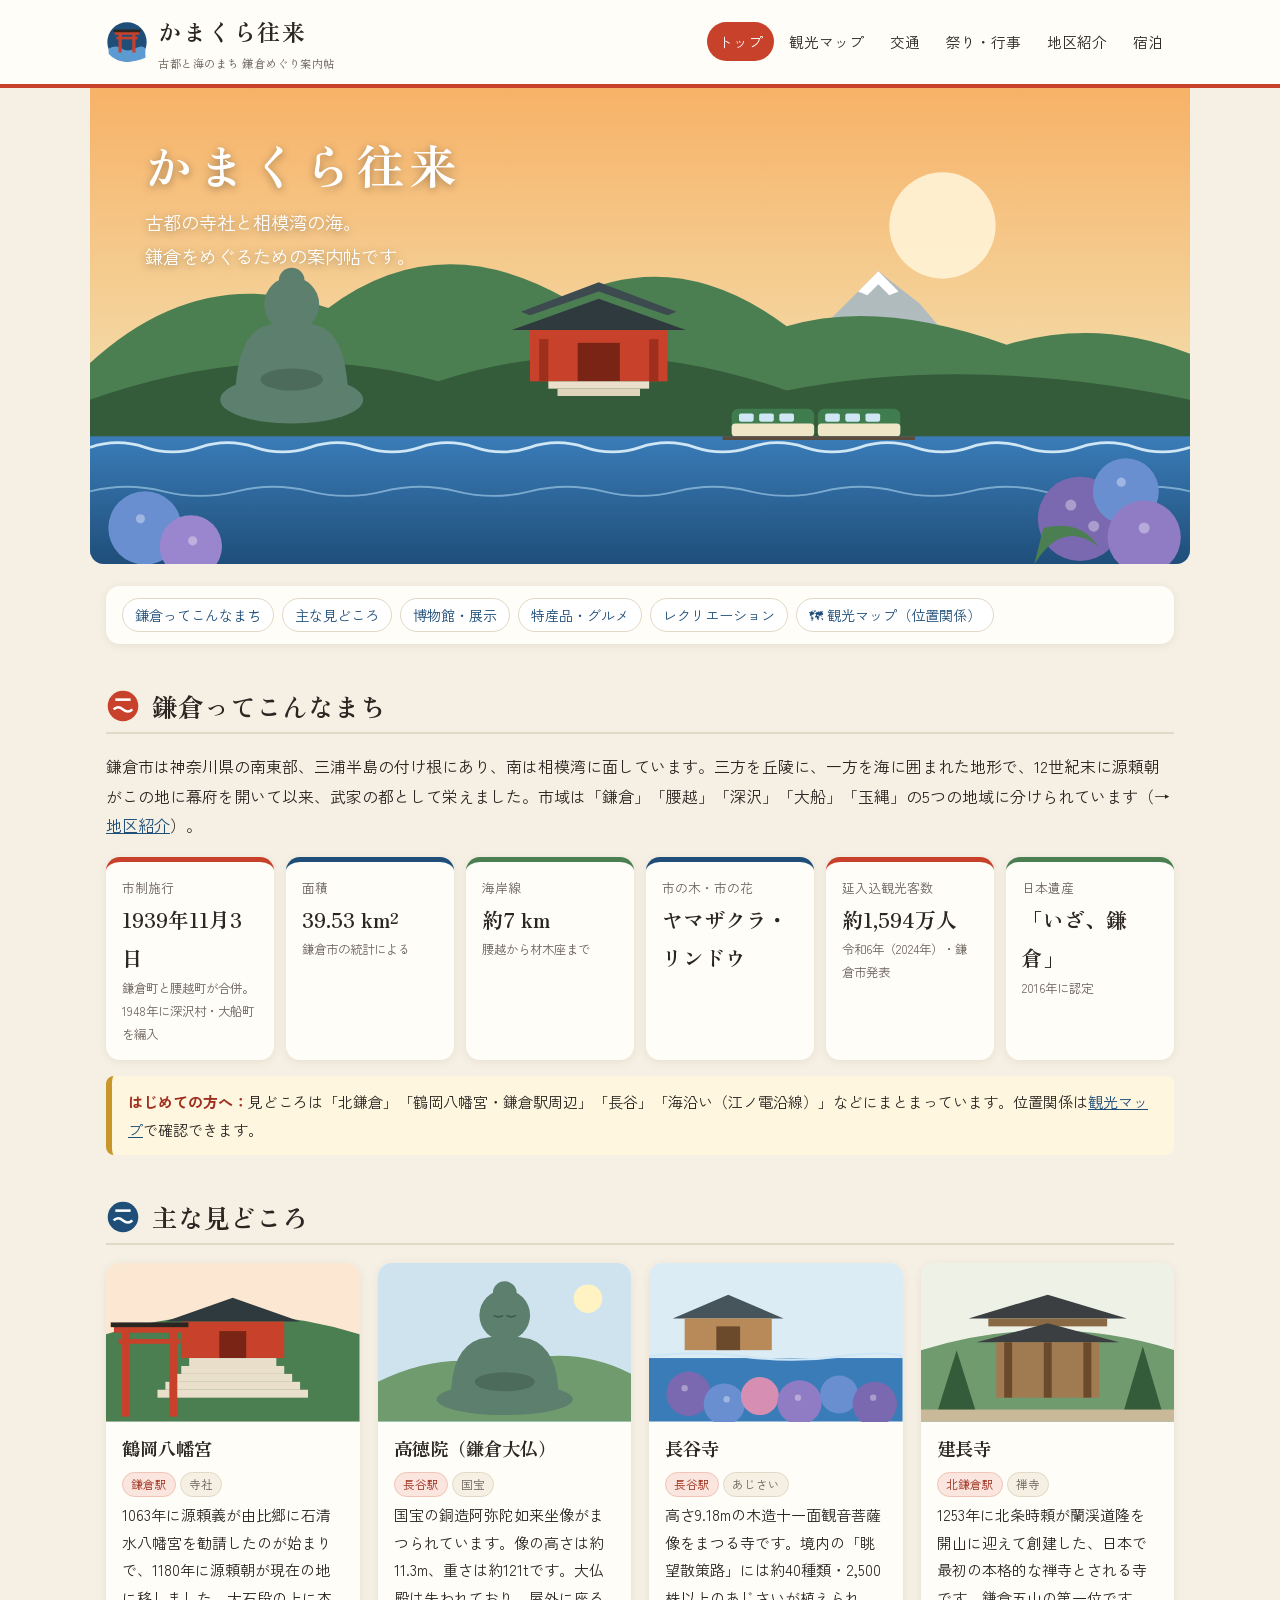
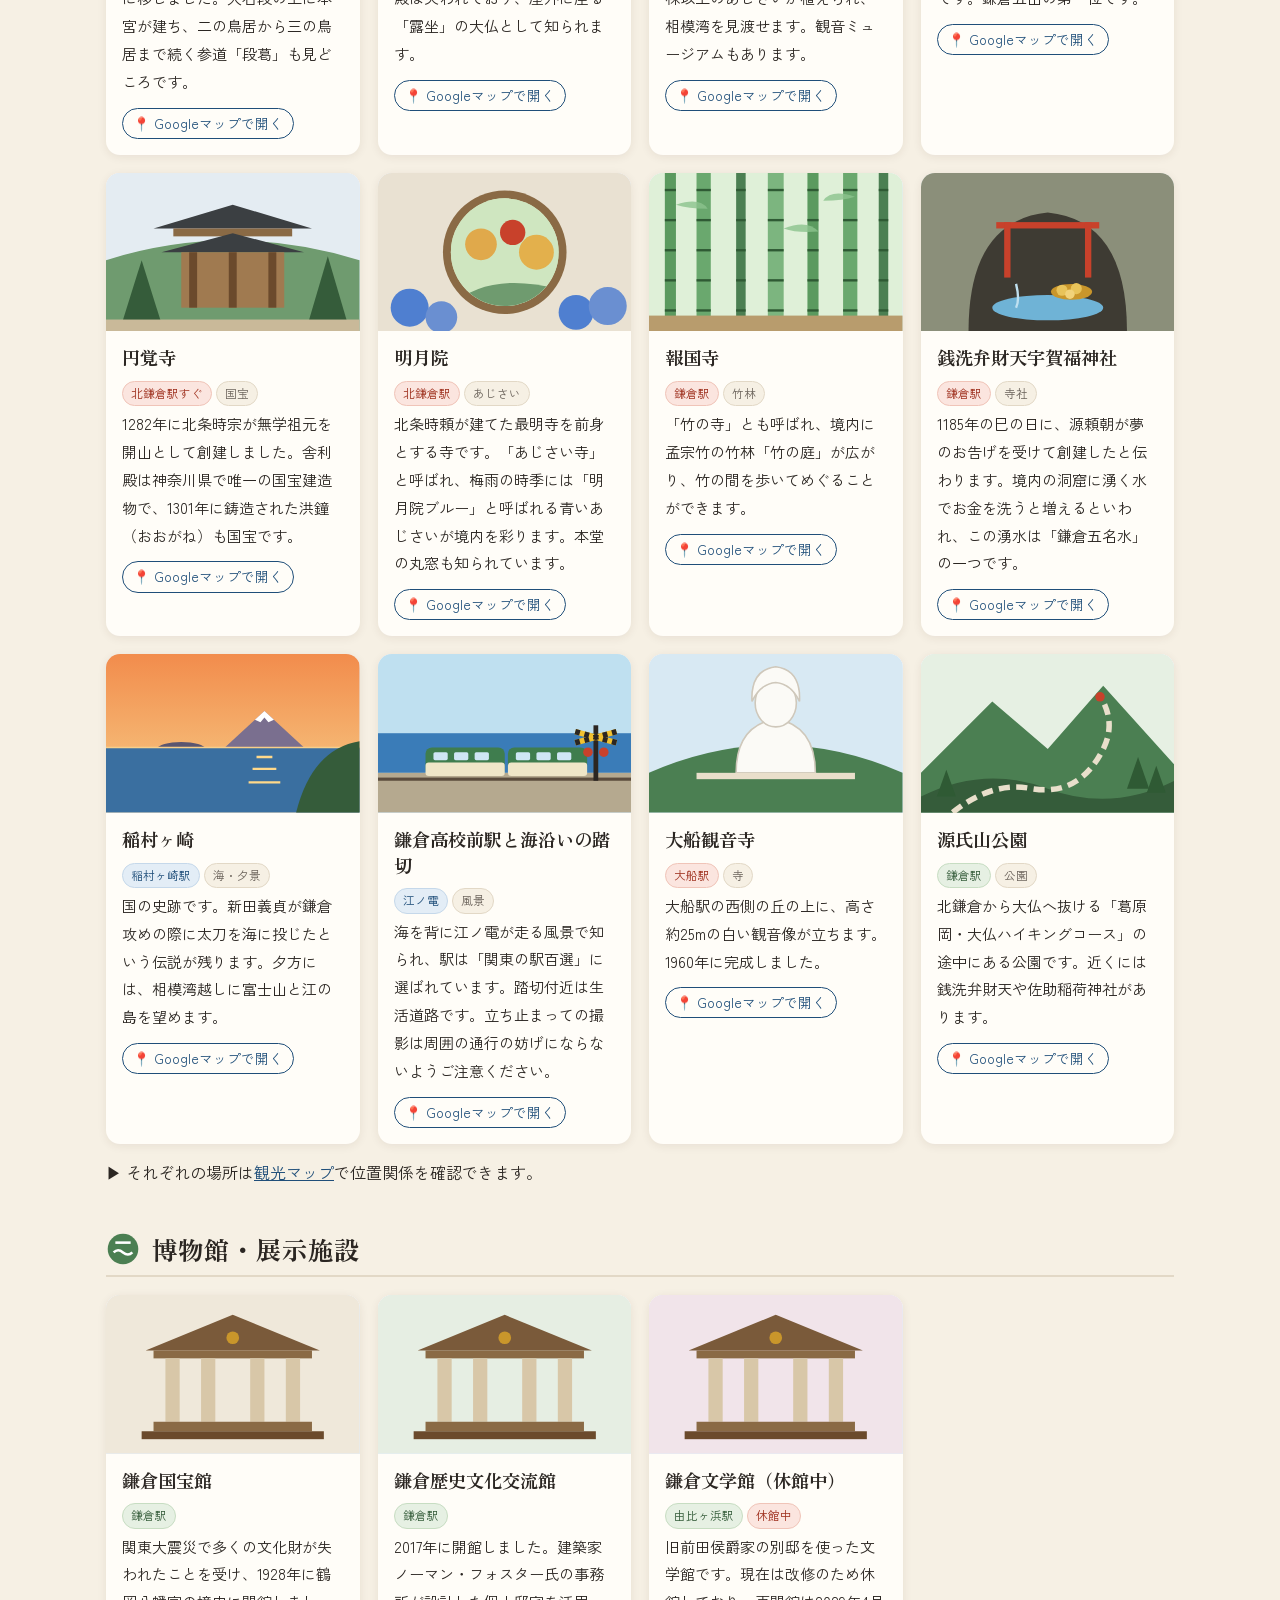
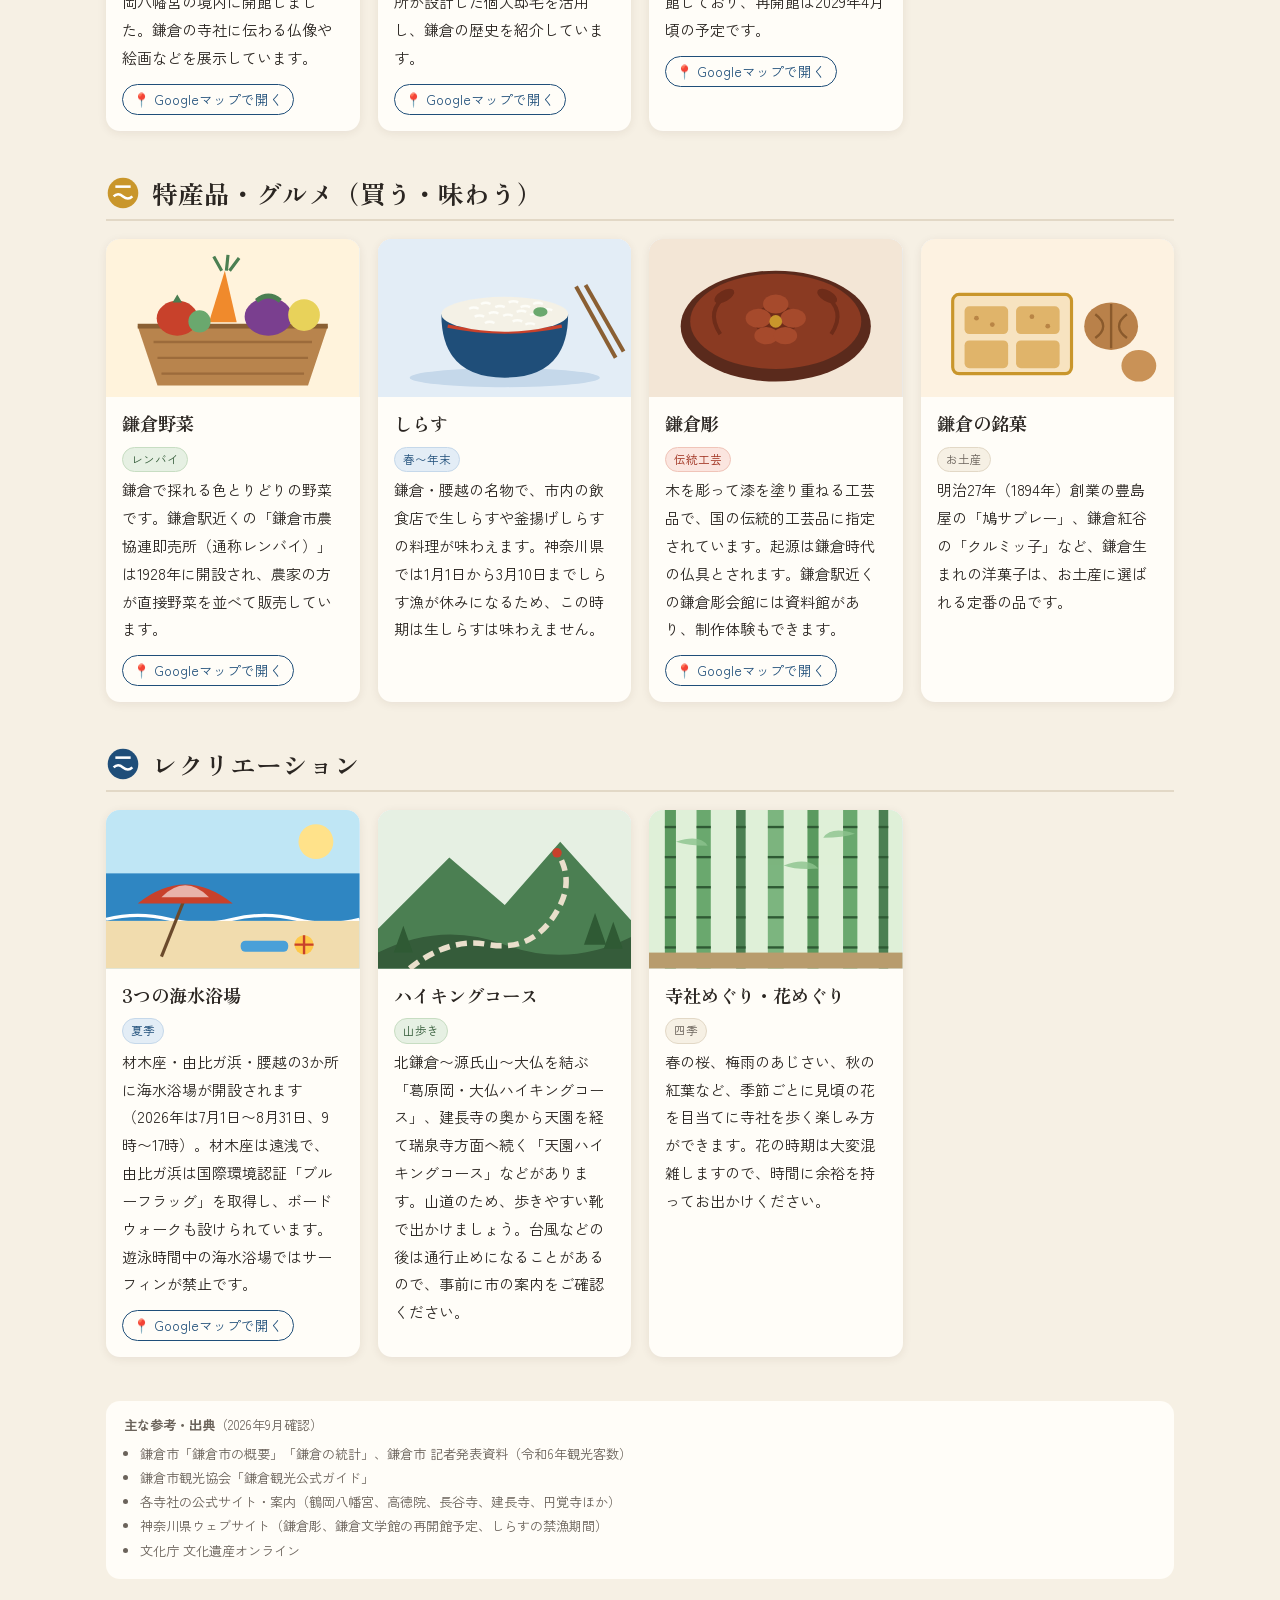
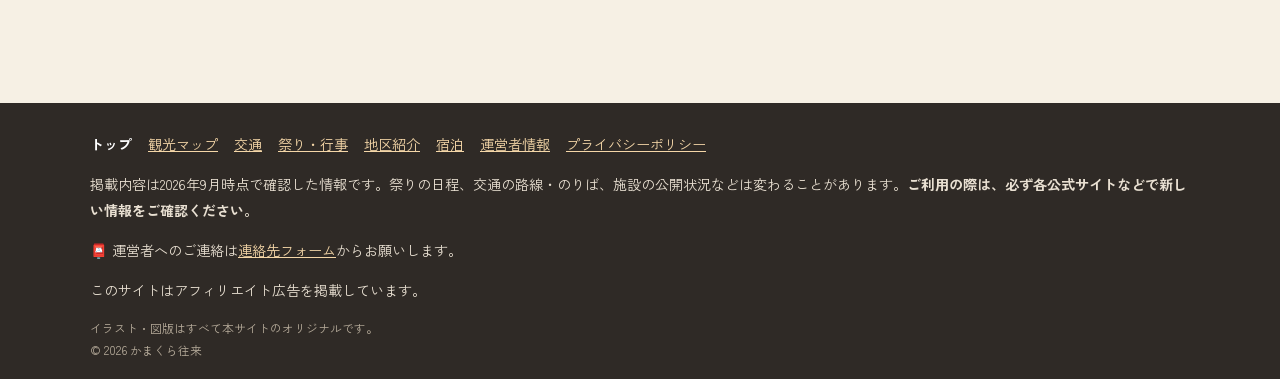
==== commit a26bd2fc: "Add files via upload" ====
--- a/index.html
+++ b/index.html
@@ -270,7 +270,7 @@
 <g fill="#b98545"><circle cx="70" cy="100" r="3"/><circle cx="90" cy="108" r="3"/><circle cx="140" cy="98" r="3"/><circle cx="160" cy="110" r="3"/></g>
 <g><ellipse cx="240" cy="110" rx="34" ry="30" fill="#b9814a"/><path d="M240 82 v56" stroke="#8a5a2c" stroke-width="3"/><path d="M220 95 q20 15 0 30 M260 95 q-20 15 0 30" stroke="#8a5a2c" stroke-width="3" fill="none"/>
 <ellipse cx="275" cy="160" rx="22" ry="20" fill="#c99257"/></g>
-</svg></div><div class="body"><h3>鎌倉の銘菓</h3><div><span class="tag ">お土産</span></div><p>明治27年（1894年）創業の豊島屋の「鳩サブレー」、鎌倉紅谷の「クルミッ子」など、鎌倉生まれの洋菓子はお土産として人気です。</p></div></article>
+</svg></div><div class="body"><h3>鎌倉の銘菓</h3><div><span class="tag ">お土産</span></div><p>明治27年（1894年）創業の豊島屋の「鳩サブレー」、鎌倉紅谷の「クルミッ子」など、鎌倉生まれの洋菓子は、お土産に選ばれる定番の品です。</p></div></article>
 </div>
 </section>
 
--- a/style.css
+++ b/style.css
@@ -147,7 +147,7 @@
 /* ---- 広告枠 ---- */
 .ad-slot{border:2px dashed #c9b999;background:#fbf7ee;border-radius:var(--radius);padding:18px;text-align:center;color:var(--sub);margin:26px 0;min-height:110px;display:flex;flex-direction:column;justify-content:center;align-items:center}
 .ad-slot .ad-label{font-size:.72rem;letter-spacing:.2em;background:#e9dfcb;border-radius:4px;padding:1px 8px;margin-bottom:6px}
-.furusato-grid{display:grid;grid-template-columns:repeat(auto-fill,minmax(230px,1fr));gap:14px}
+.furusato-grid{display:grid;grid-template-columns:repeat(auto-fill,minmax(min(100%,320px),1fr));gap:14px}
 .furusato-grid .ad-slot{margin:0}
 
 /* ---- ページ内目次 ---- */
@@ -265,5 +265,5 @@
 .ad-slot[hidden],.furusato-grid[hidden]{display:none}
 .ad-slot.has-ad{border:none;background:none;padding:0;min-height:0;align-items:stretch;color:inherit}
 .ad-slot.has-ad .ad-label{align-self:center}
-.ad-slot.has-ad .ad-body{display:flex;flex-direction:column;align-items:center;gap:8px;max-width:100%;overflow:hidden}
-.ad-slot.has-ad .ad-body img,.ad-slot.has-ad .ad-body iframe{max-width:100%;height:auto}
+.ad-slot.has-ad .ad-body{display:flex;flex-direction:column;align-items:center;gap:8px;max-width:100%;overflow-x:auto}
+.ad-slot .ad-body img{max-width:none}
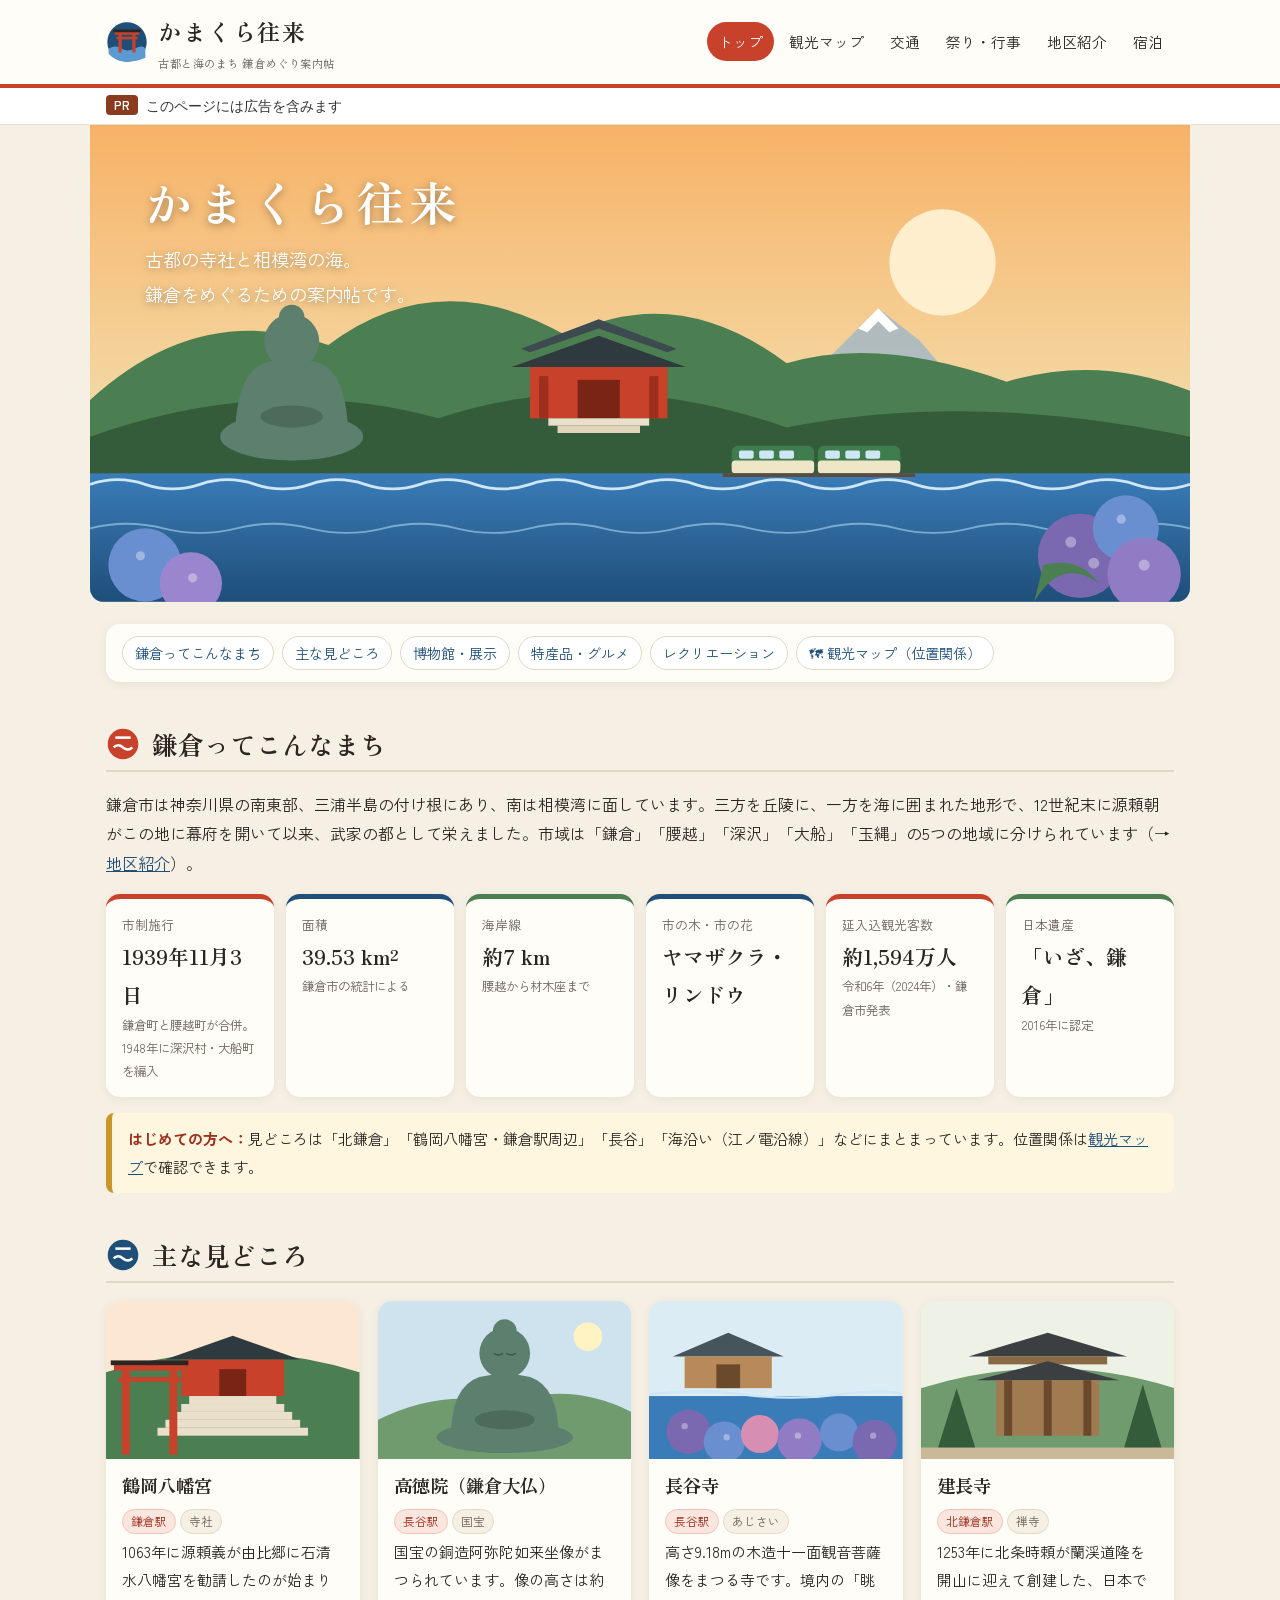
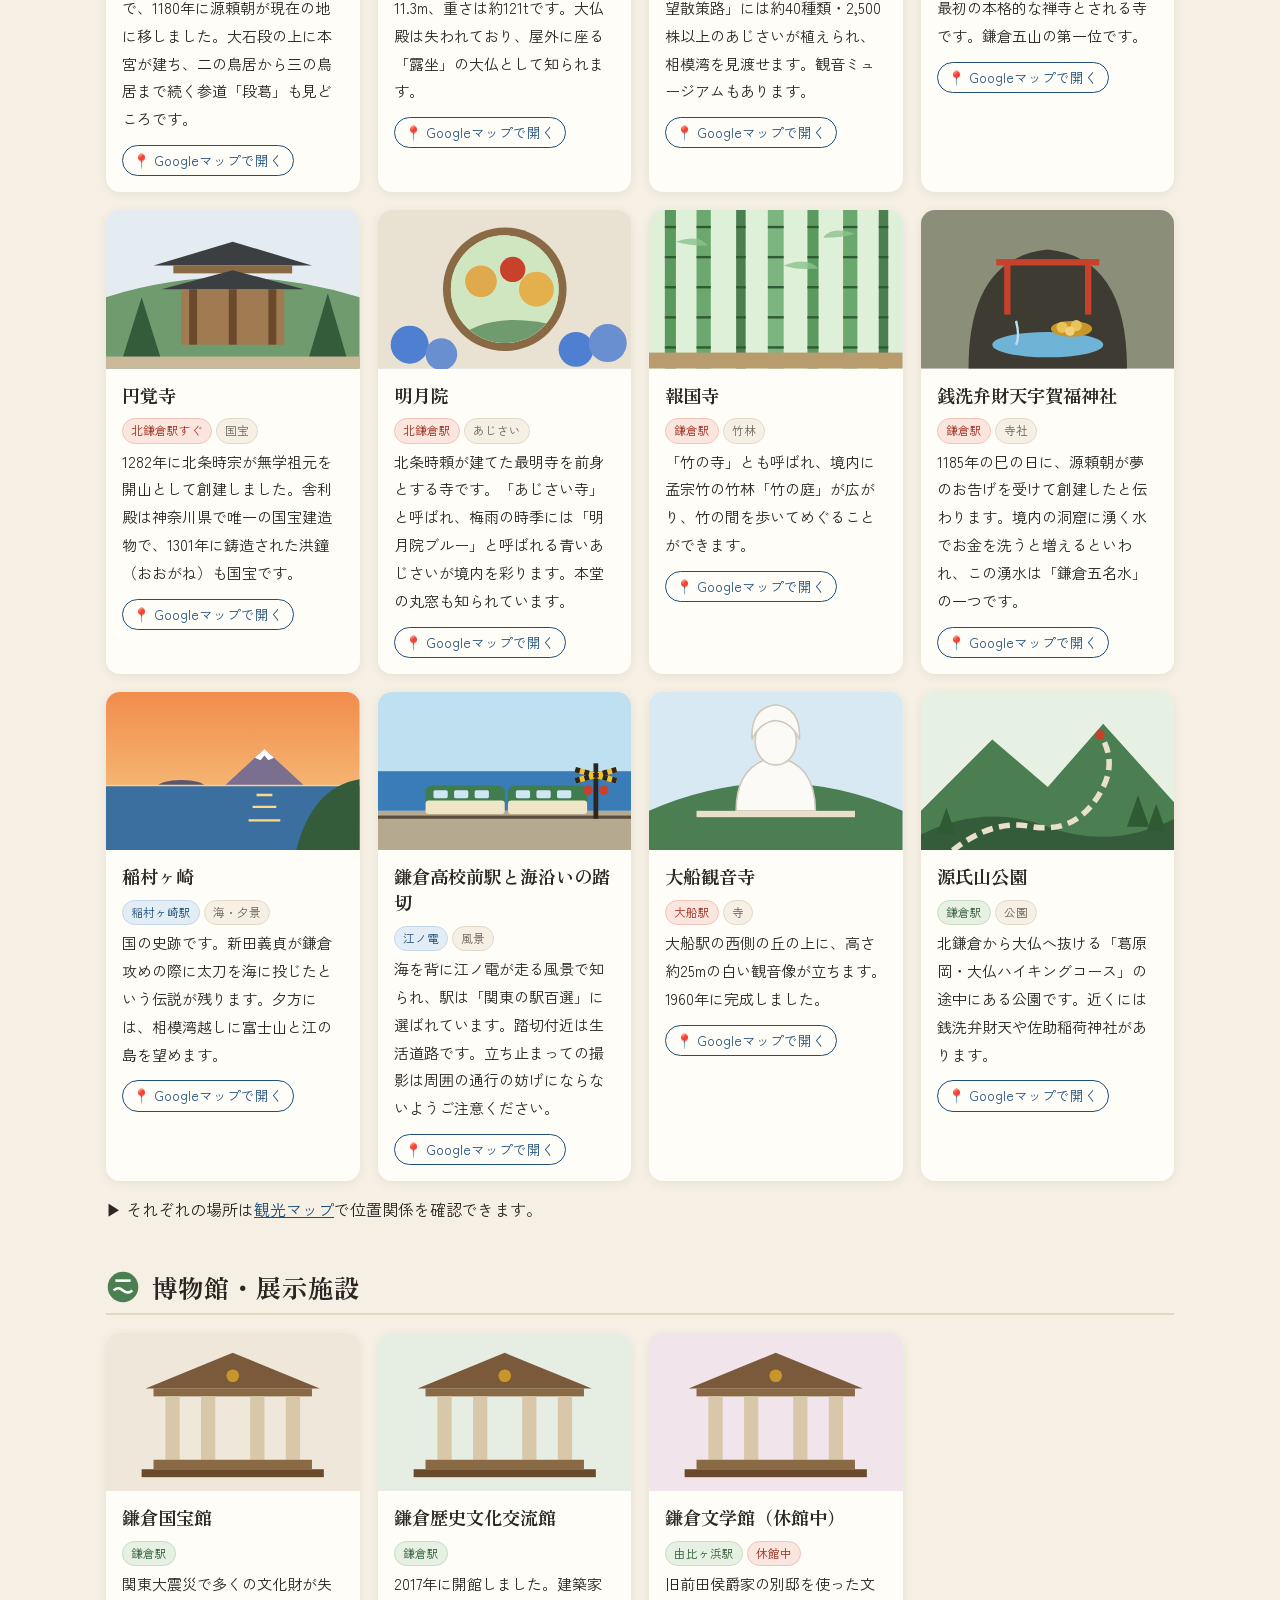
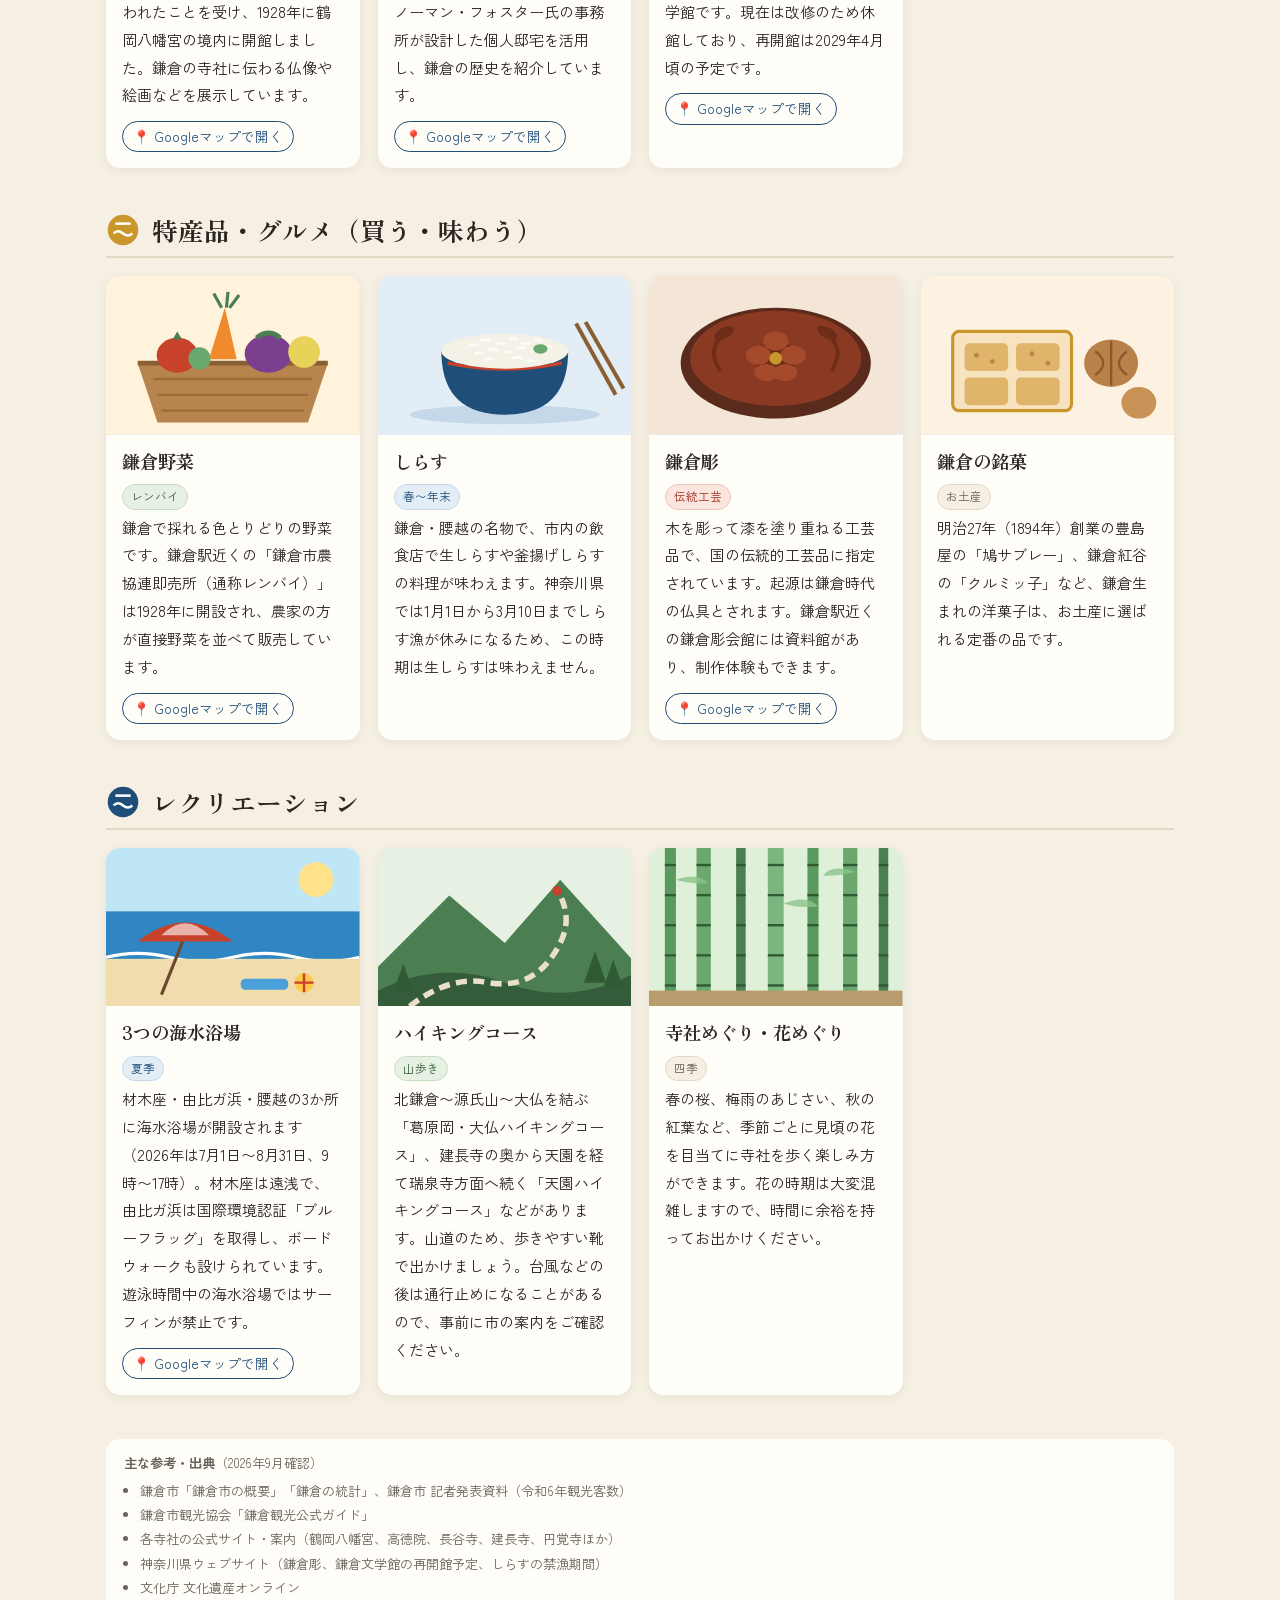
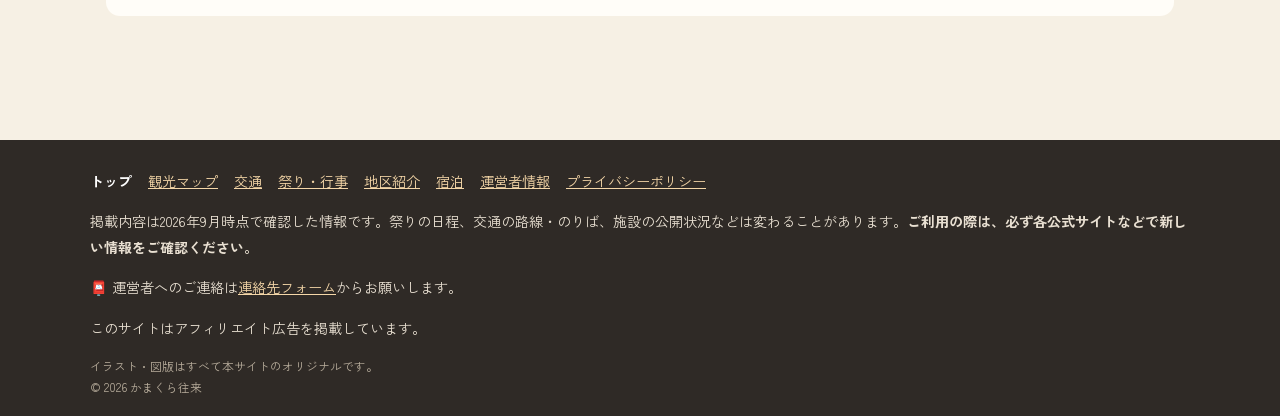
==== commit 64830ef9: "Add files via upload" ====
--- a/index.html
+++ b/index.html
@@ -24,6 +24,9 @@
 </svg><span class="logo-text">かまくら往来<span class="logo-sub">古都と海のまち 鎌倉めぐり案内帖</span></span></a>
 <nav class="gnav" aria-label="メインメニュー"><ul><li><a href="index.html" aria-current="page">トップ</a></li><li><a href="map.html">観光マップ</a></li><li><a href="kotsu.html">交通</a></li><li><a href="matsuri.html">祭り・行事</a></li><li><a href="areas.html">地区紹介</a></li><li><a href="shukuhaku.html">宿泊</a></li></ul></nav>
 </div></header>
+<!-- PR表記（ステマ規制・楽天アフィリエイトの規約対応） -->
+<div class="pr-top" role="note" style="background:#fff;border-bottom:1px solid #e6dfd2;"><p style="max-width:1100px;margin:0 auto;padding:7px 16px;text-align:left;font-size:14px;line-height:1.6;color:#333;font-weight:500;"><b style="display:inline-block;background:#8a3a1d;color:#fff;border-radius:4px;padding:0 8px;margin-right:8px;font-size:12px;line-height:1.7;vertical-align:1px;">PR</b>このページには広告を含みます</p></div>
+
 <main>
 <div class="hero"><svg viewBox="0 0 1200 520" xmlns="http://www.w3.org/2000/svg" role="img" aria-label="鎌倉の山と海、社殿と大仏、電車を描いたイラスト"><title>鎌倉の山と海、社殿と大仏、電車を描いたイラスト</title>
 <defs>
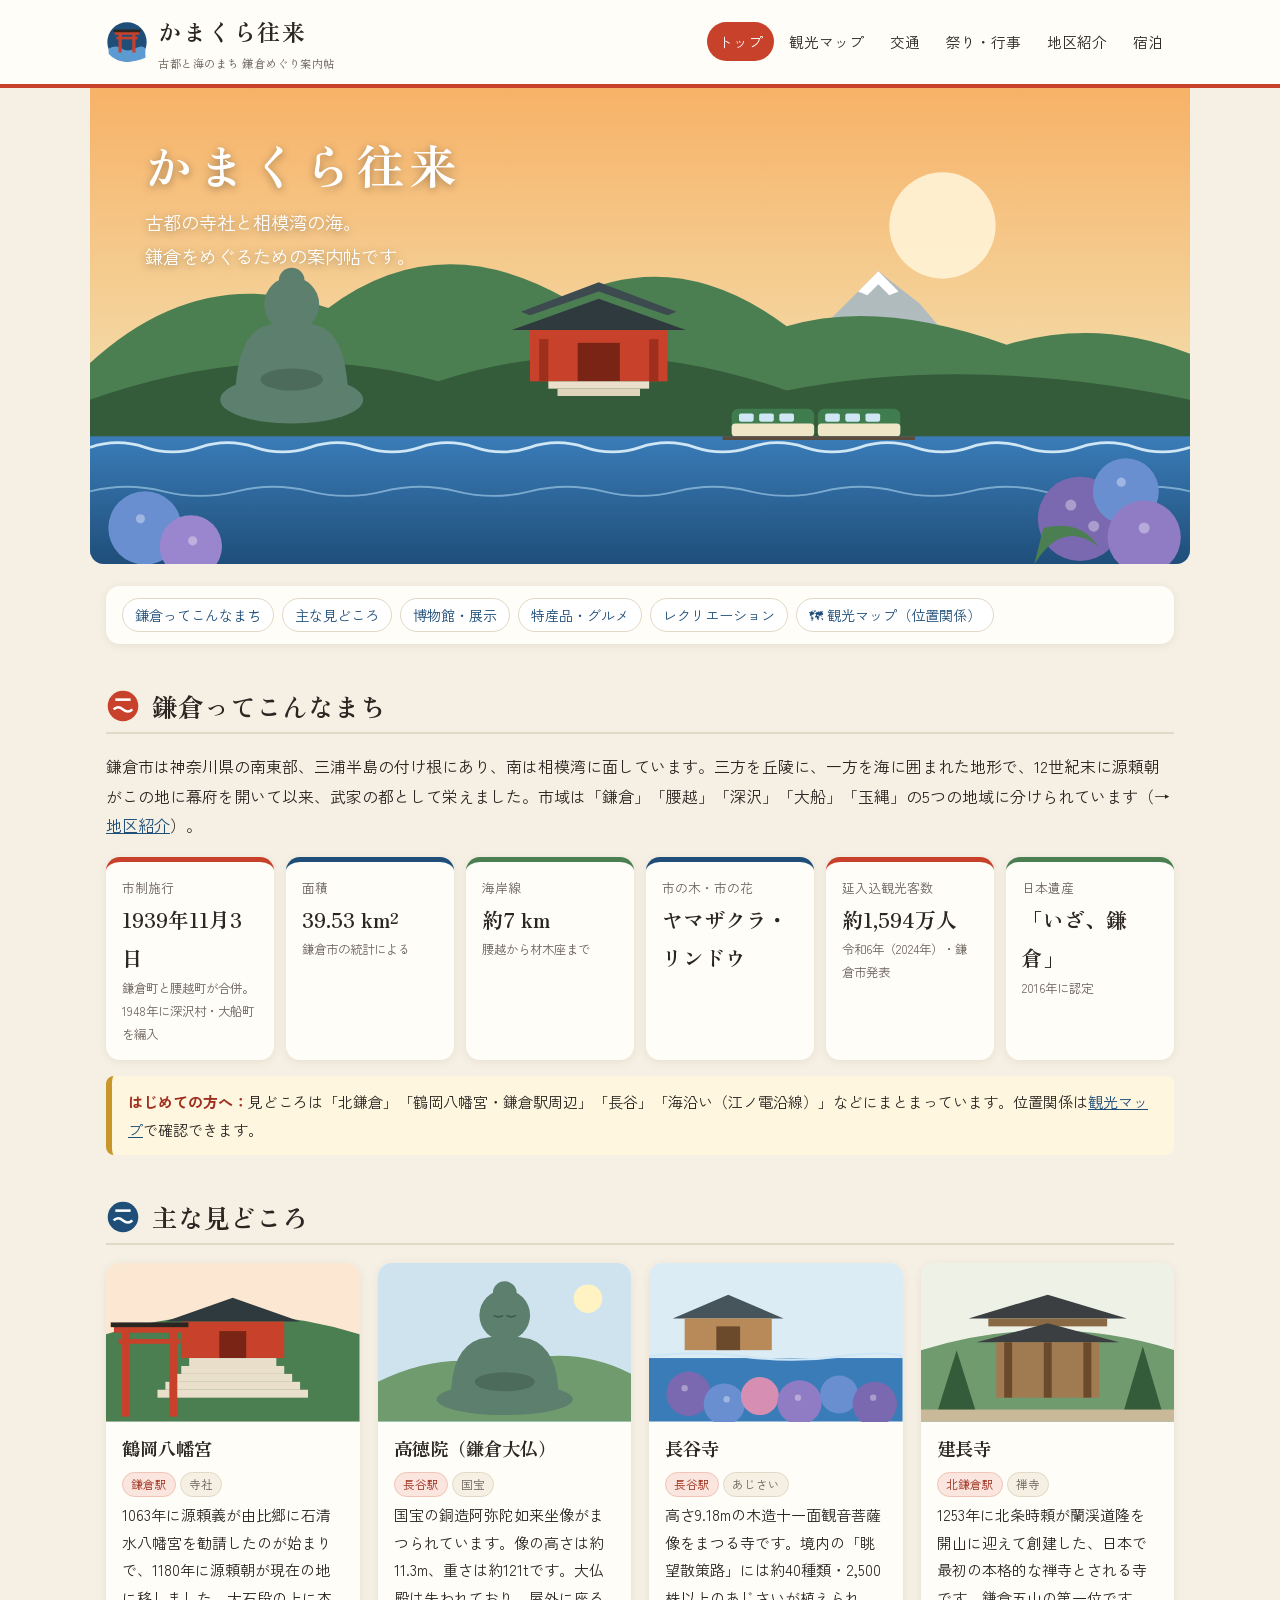
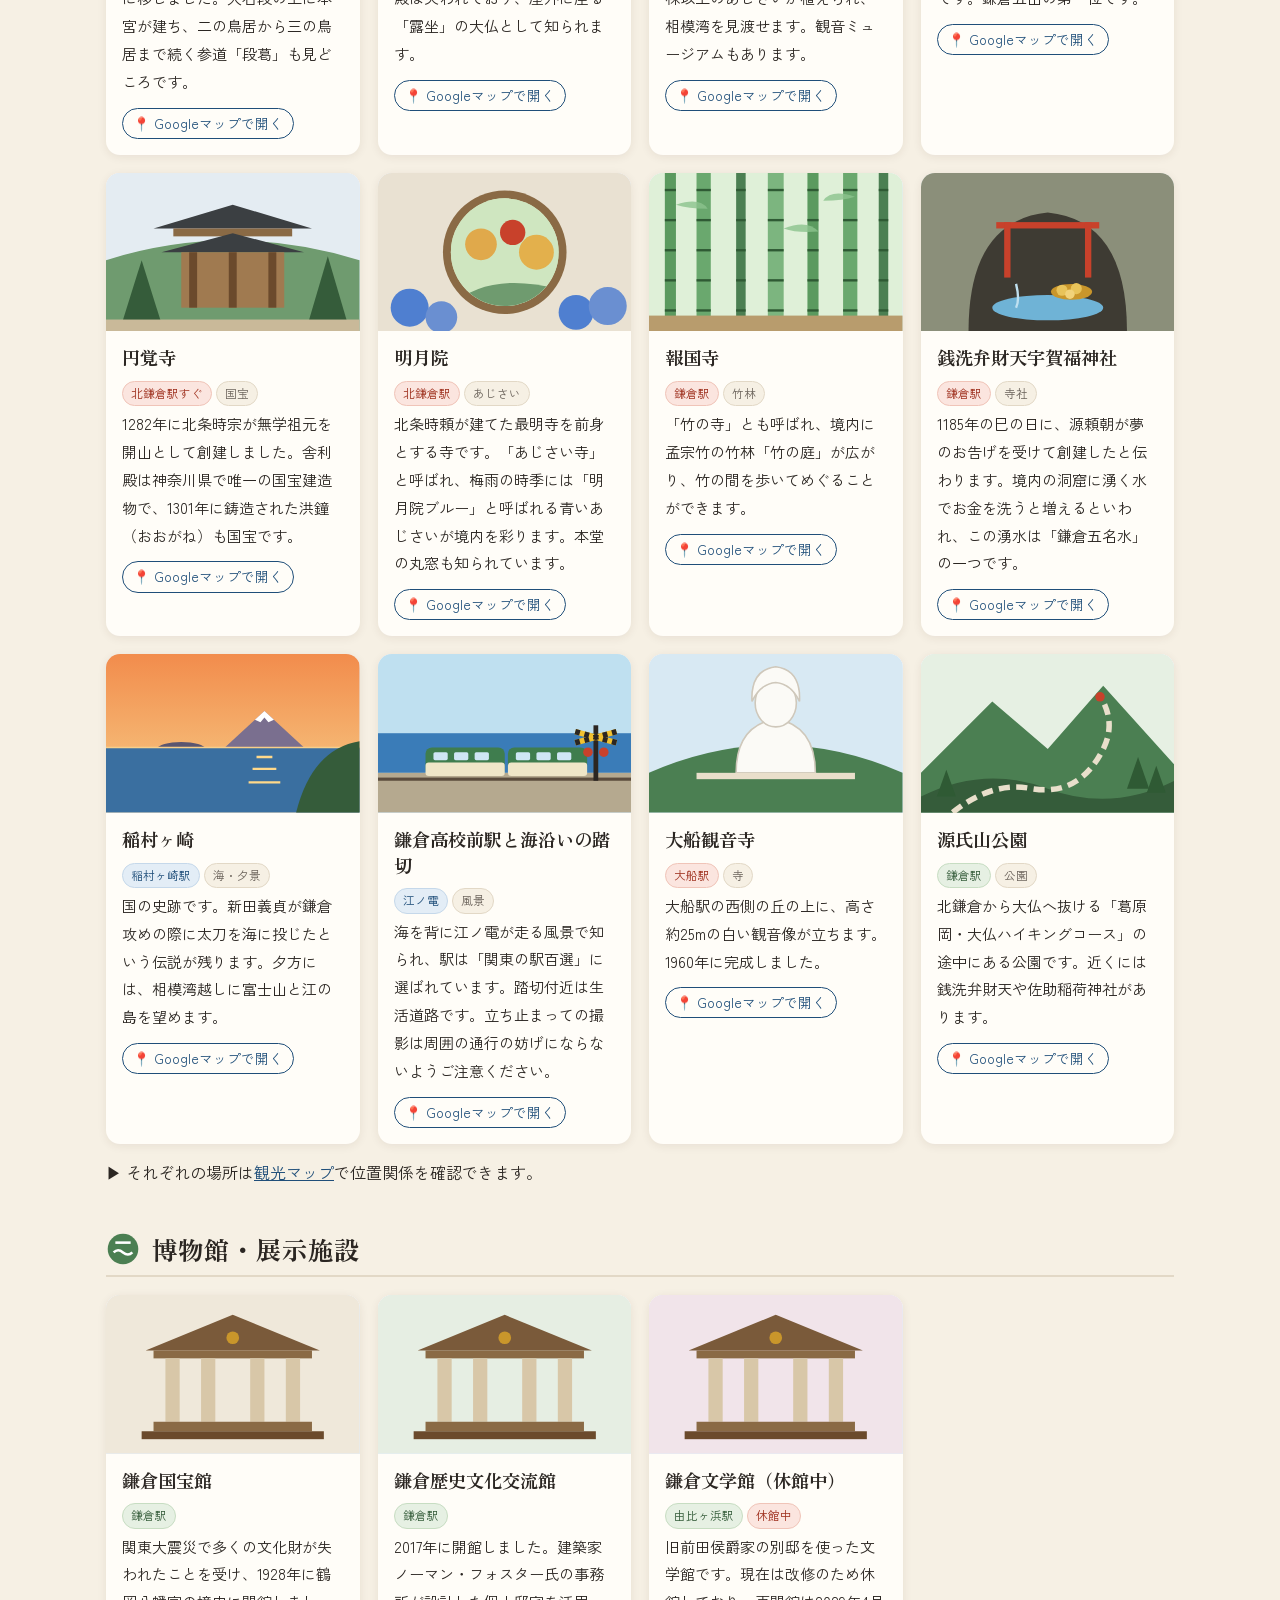
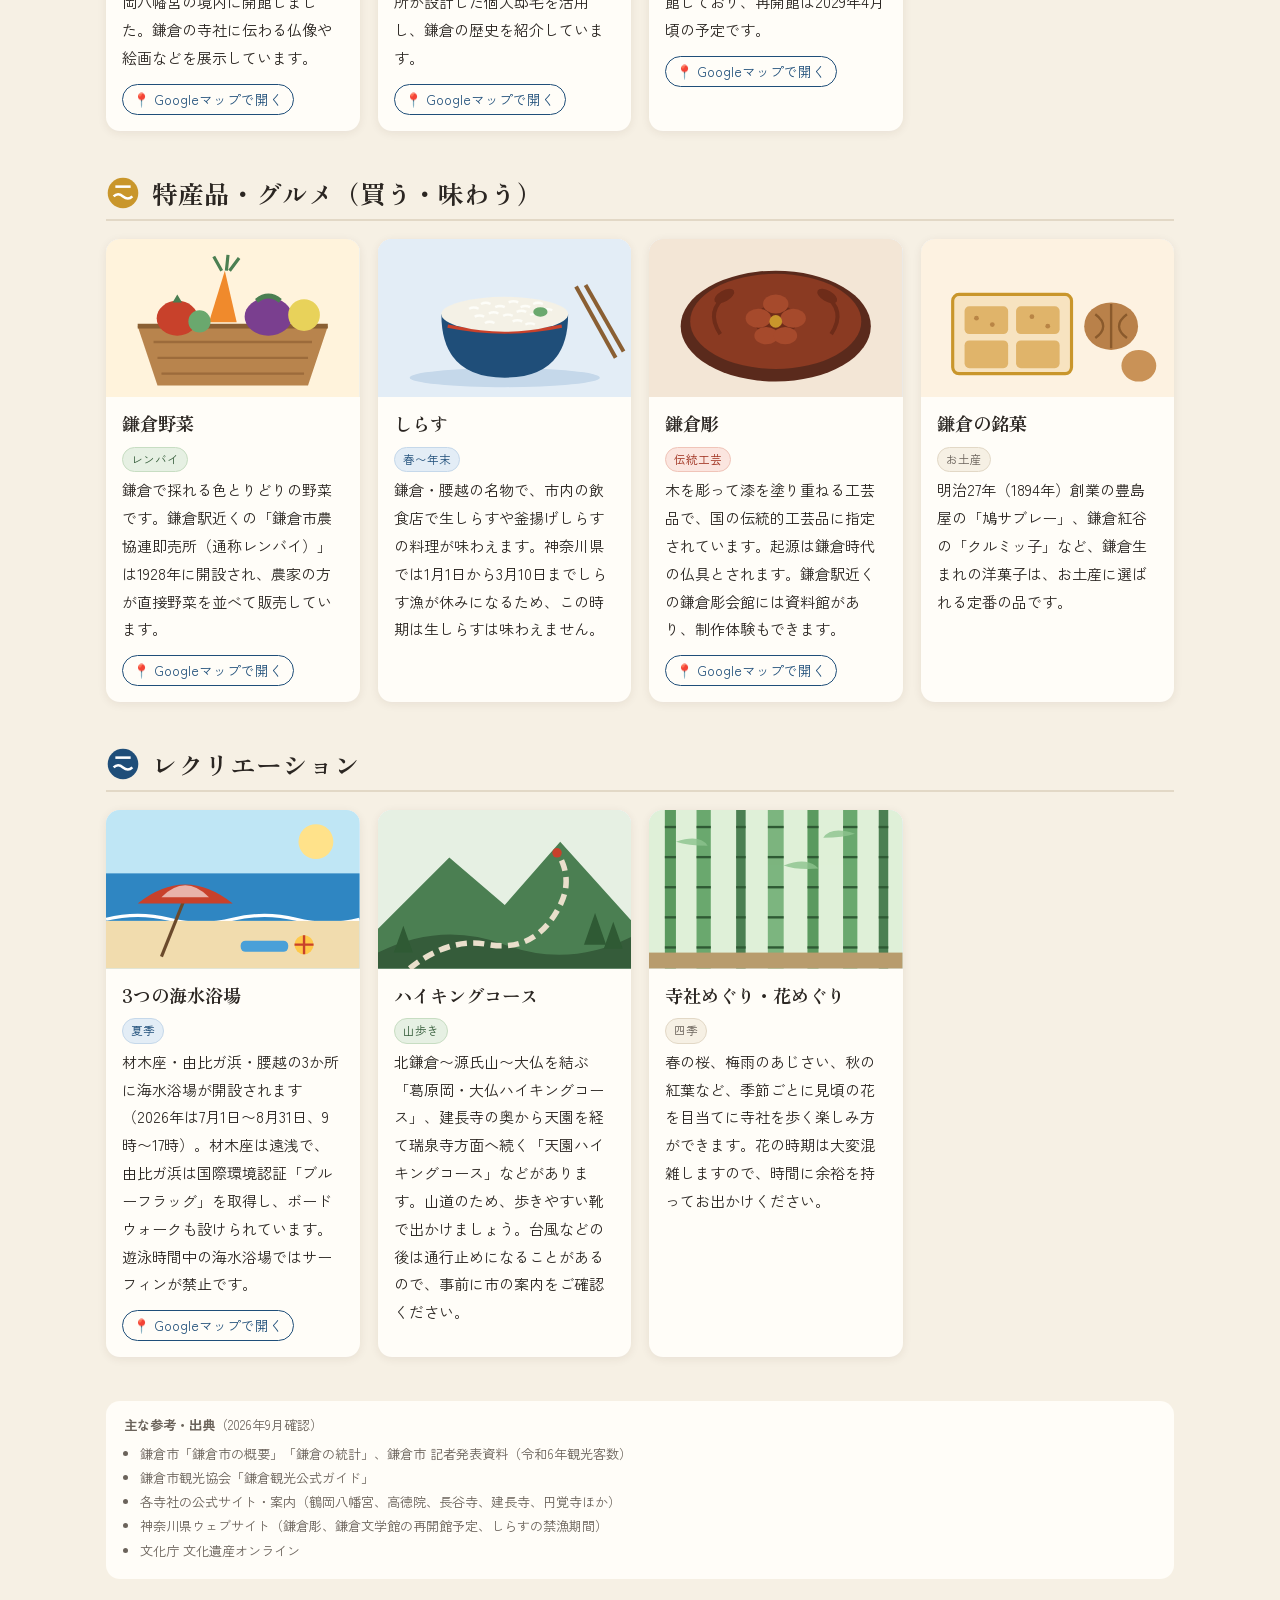
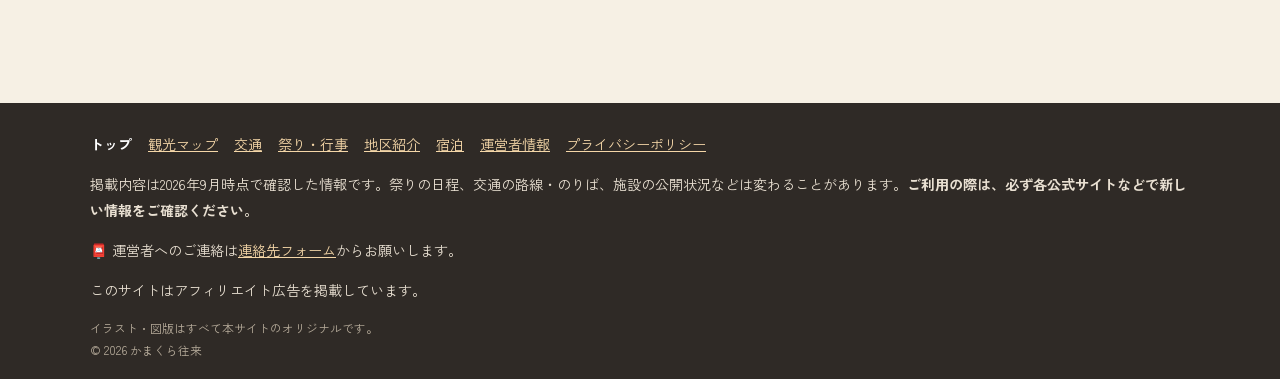
==== commit 93885688: "Add files via upload" ====
--- a/index.html
+++ b/index.html
@@ -24,8 +24,9 @@
 </svg><span class="logo-text">かまくら往来<span class="logo-sub">古都と海のまち 鎌倉めぐり案内帖</span></span></a>
 <nav class="gnav" aria-label="メインメニュー"><ul><li><a href="index.html" aria-current="page">トップ</a></li><li><a href="map.html">観光マップ</a></li><li><a href="kotsu.html">交通</a></li><li><a href="matsuri.html">祭り・行事</a></li><li><a href="areas.html">地区紹介</a></li><li><a href="shukuhaku.html">宿泊</a></li></ul></nav>
 </div></header>
-<!-- PR表記（ステマ規制・楽天アフィリエイトの規約対応） -->
-<div class="pr-top" role="note" style="background:#fff;border-bottom:1px solid #e6dfd2;"><p style="max-width:1100px;margin:0 auto;padding:7px 16px;text-align:left;font-size:14px;line-height:1.6;color:#333;font-weight:500;"><b style="display:inline-block;background:#8a3a1d;color:#fff;border-radius:4px;padding:0 8px;margin-right:8px;font-size:12px;line-height:1.7;vertical-align:1px;">PR</b>このページには広告を含みます</p></div>
+<!-- PR表記（ステマ規制・楽天アフィリエイトの規約対応）：広告が実際に表示されたときだけ出ます -->
+<div class="pr-top" id="pr-top" role="note" hidden style="background:#fff;border-bottom:1px solid #e6dfd2;"><p style="max-width:1100px;margin:0 auto;padding:7px 16px;text-align:left;font-size:14px;line-height:1.6;color:#333;font-weight:500;"><b style="display:inline-block;background:#8a3a1d;color:#fff;border-radius:4px;padding:0 8px;margin-right:8px;font-size:12px;line-height:1.7;vertical-align:1px;">PR</b>このページには広告を含みます</p></div>
+<script>(function(){var n=document.getElementById("pr-top");if(!n)return;function on(e){if(e.classList.contains("is-empty")||!e.getClientRects().length)return false;var c=getComputedStyle(e);if(c.display==="none"||c.visibility==="hidden")return false;return !!e.querySelector("a[href],iframe,img")}function chk(){var s=document.querySelectorAll("[data-ad-slot],.ad-frame");for(var i=0;i<s.length;i++){if(on(s[i])){n.hidden=false;if(mo)mo.disconnect();return}}}var mo=window.MutationObserver?new MutationObserver(function(){clearTimeout(t);t=setTimeout(chk,100)}):null,t;document.addEventListener("DOMContentLoaded",function(){chk();if(mo)mo.observe(document.body,{subtree:true,childList:true,attributes:true,attributeFilter:["hidden","class","style"]})});window.addEventListener("load",chk)})();</script>
 
 <main>
 <div class="hero"><svg viewBox="0 0 1200 520" xmlns="http://www.w3.org/2000/svg" role="img" aria-label="鎌倉の山と海、社殿と大仏、電車を描いたイラスト"><title>鎌倉の山と海、社殿と大仏、電車を描いたイラスト</title>
